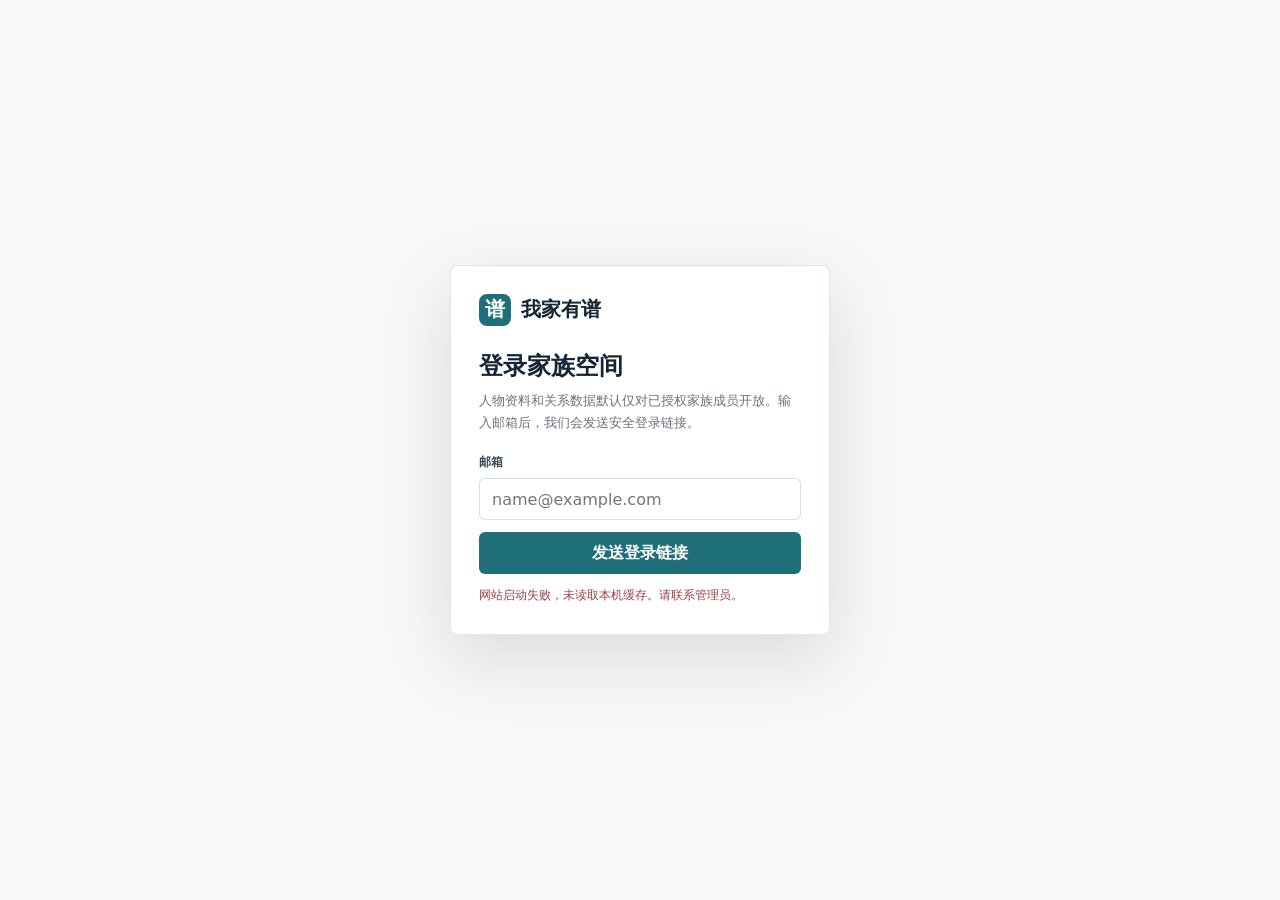
==== index.html @ b8c2c33e "Add index.html" ====
<!doctype html>
<html lang="zh-CN">
<head>
  <meta charset="utf-8" />
  <meta name="viewport" content="width=device-width, initial-scale=1" />
  <title>我家有谱 - Taste V3</title>
  <style>
    :root {
      --bg: #f7f8f8;
      --ink: #141d25;
      --muted: #68737c;
      --hairline: rgba(31, 43, 54, .075);
      --accent: #1f6f7a;
      --accent-soft: rgba(31, 111, 122, .1);
      --line: rgba(35, 70, 86, .42);
      --line-strong: rgba(31, 111, 122, .82);
      --core: rgba(255,255,255,.92);
      --near: rgba(250,252,251,.88);
      --far: rgba(255,255,255,.52);
      --panel: rgba(255,255,255,.86);
      --shadow: 0 16px 42px rgba(25, 39, 50, .1);
      font-family: "PingFang SC", "Microsoft YaHei", system-ui, -apple-system, BlinkMacSystemFont, "Segoe UI", sans-serif;
    }

    * { box-sizing: border-box; }
    html, body { width: 100%; height: 100%; margin: 0; overflow: hidden; }
    body { color: var(--ink); background: var(--bg); }
    button, input, select, textarea { font: inherit; }
    button { border: 0; color: inherit; cursor: pointer; }

    .app {
      position: relative;
      width: 100vw;
      height: 100vh;
      overflow: hidden;
      background: var(--bg);
    }

    .topbar {
      position: absolute;
      z-index: 30;
      left: 0;
      right: 0;
      top: 0;
      min-height: 52px;
      display: grid;
      grid-template-columns: auto minmax(320px, 1fr) auto auto;
      gap: 12px;
      align-items: center;
      padding: 7px 16px;
      background: rgba(252,253,253,.9);
      border-bottom: 1px solid rgba(31,45,60,.07);
      box-shadow: 0 8px 24px rgba(31,45,60,.055);
      backdrop-filter: blur(20px) saturate(1.1);
      -webkit-backdrop-filter: blur(20px) saturate(1.1);
    }

    .brand {
      display: flex;
      align-items: center;
      gap: 9px;
      min-width: 142px;
      font-weight: 850;
      letter-spacing: 0;
      color: #122536;
    }
    .brand-mark {
      width: 32px;
      height: 32px;
      display: grid;
      place-items: center;
      border-radius: 8px;
      color: #fff;
      background: var(--accent);
      font-weight: 900;
    }
    .brand small {
      display: block;
      color: var(--muted);
      font-weight: 600;
      font-size: 11px;
      margin-top: 1px;
    }

    .searchbar {
      position: relative;
      min-width: 220px;
    }
    .searchbar input {
      width: 100%;
      height: 38px;
      padding: 0 12px 0 36px;
      border-radius: 8px;
      border: 1px solid rgba(31,45,60,.09);
      background: rgba(255,255,255,.92);
      color: var(--ink);
      outline: 0;
    }
    .searchbar span {
      position: absolute;
      left: 12px;
      top: 9px;
      color: #6c7b86;
      font-size: 14px;
    }

    .segmented, .toolbar {
      display: flex;
      align-items: center;
      gap: 6px;
      white-space: nowrap;
    }
    .segmented {
      padding: 3px;
      border-radius: 8px;
      background: rgba(238,242,244,.84);
      border: 1px solid rgba(31,45,60,.07);
    }
    .segmented button, .toolbar button {
      height: 32px;
      border-radius: 7px;
      padding: 0 10px;
      background: transparent;
      color: #435463;
      font-size: 13px;
      font-weight: 720;
    }
    .segmented button.active {
      background: rgba(255,255,255,.96);
      color: #102637;
      box-shadow: 0 4px 12px rgba(31,45,60,.075);
    }
    .toolbar button {
      min-width: 34px;
      border: 1px solid rgba(31,45,60,.09);
      background: rgba(255,255,255,.78);
    }
    .toolbar button.primary {
      color: #fff;
      background: var(--accent);
      border-color: var(--accent);
    }
    .toolbar { position: relative; }
    .toolbar button:active,
    .segmented button:active,
    .more-menu button:active { transform: translateY(1px); }
    .more-menu {
      position: absolute;
      right: 0;
      top: 40px;
      z-index: 44;
      display: none;
      width: 210px;
      padding: 6px;
      border-radius: 8px;
      border: 1px solid rgba(31,45,60,.1);
      background: rgba(255,255,255,.94);
      box-shadow: 0 16px 44px rgba(31,45,60,.16);
      backdrop-filter: blur(18px) saturate(1.05);
      -webkit-backdrop-filter: blur(18px) saturate(1.05);
    }
    .more-menu.show { display: grid; gap: 4px; }
    .more-menu button {
      width: 100%;
      justify-content: flex-start;
      text-align: left;
      border: 0;
      background: transparent;
      color: #2e3f4b;
    }
    .more-menu .danger {
      color: #9a3e45;
    }

    .canvas-wrap {
      position: absolute;
      inset: 54px 0 0;
      overflow: hidden;
      cursor: default;
    }
    .canvas-wrap.dragging { cursor: grabbing; }
    .scene {
      position: absolute;
      left: 0;
      top: 0;
      width: 1px;
      height: 1px;
      transform-origin: 0 0;
      will-change: transform;
    }
    .world-lines, .relation-lines {
      position: absolute;
      left: -6000px;
      top: -6000px;
      width: 12000px;
      height: 12000px;
      overflow: visible;
      pointer-events: none;
    }
    .world-lines { z-index: 1; }
    .relation-lines { z-index: 5; }
    #cards { position: relative; z-index: 10; }
    .year-line {
      stroke: rgba(41,62,82,.08);
      stroke-width: 1;
      vector-effect: non-scaling-stroke;
    }
    .year-text {
      fill: rgba(62,78,92,.45);
      font-size: 12px;
      font-weight: 700;
    }
    .relation-line {
      fill: none;
      stroke: var(--line);
      stroke-width: 2.1;
      stroke-linecap: round;
      stroke-linejoin: round;
      vector-effect: non-scaling-stroke;
    }
    .relation-line.parent { stroke: rgba(31,111,122,.58); }
    .relation-line.sibling { stroke: rgba(44,80,100,.38); }
    .relation-line.friend { stroke: rgba(86,99,160,.45); stroke-dasharray: 7 9; }
    .relation-line.main { stroke-width: 2.4; opacity: .86; }
    .relation-line.muted { stroke-width: 1.35; opacity: .34; }
    .relation-line.selected { stroke: var(--line-strong); stroke-width: 3.2; opacity: .96; }

    .family-card {
      --card-scale: 1;
      position: absolute;
      width: 292px;
      min-height: 180px;
      padding: 12px;
      border-radius: 8px;
      border: 1px solid rgba(31,45,60,.1);
      background: var(--far);
      color: #162838;
      box-shadow: var(--shadow);
      transform: translate(-50%, -50%) scale(var(--card-scale));
      transform-origin: center;
      user-select: none;
      transition: border-color .16s, box-shadow .16s, background .16s, opacity .16s;
      backdrop-filter: blur(18px) saturate(1.05);
      -webkit-backdrop-filter: blur(18px) saturate(1.05);
    }
    .family-card.single { width: 180px; min-height: 112px; }
    .family-card.compact { width: 180px; min-height: 112px; padding: 10px; }
    .family-card.tree { width: 180px; min-height: 112px; }
    .family-card.focus-core {
      background: var(--core);
      border-color: rgba(31,111,122,.5);
      box-shadow: 0 0 0 3px rgba(31,111,122,.1), 0 18px 46px rgba(25,61,72,.16);
    }
    .family-card.focus-near {
      background: var(--near);
      border-color: rgba(31,111,122,.16);
      box-shadow: 0 14px 34px rgba(39,64,74,.1);
    }
    .family-card.focus-far { opacity: .55; }
    .family-card.selected {
      border-color: rgba(31,111,122,.84);
      box-shadow: 0 0 0 4px rgba(31,111,122,.14), 0 18px 44px rgba(25,73,86,.18);
    }
    .family-card.dimmed { opacity: .22; }

    .card-top {
      display: flex;
      align-items: center;
      justify-content: space-between;
      gap: 8px;
      min-height: 20px;
      margin-bottom: 8px;
    }
    .relation-chip {
      max-width: 124px;
      overflow: hidden;
      text-overflow: ellipsis;
      white-space: nowrap;
      color: #285b63;
      background: var(--accent-soft);
      border: 1px solid rgba(31,111,122,.16);
      border-radius: 6px;
      padding: 2px 6px;
      font-size: 11px;
      font-weight: 800;
    }
    .reminder-strip {
      display: flex;
      gap: 4px;
      align-items: center;
    }
    .badge {
      width: 18px;
      height: 18px;
      display: grid;
      place-items: center;
      border-radius: 5px;
      font-size: 10px;
      font-weight: 900;
      background: rgba(255,255,255,.8);
      border: 1px solid rgba(31,45,60,.08);
    }

    .couple-grid {
      display: grid;
      grid-template-columns: minmax(0, 1fr) 24px minmax(0, 1fr);
      gap: 8px;
      align-items: stretch;
    }
    .family-card.single .couple-grid,
    .family-card.tree .couple-grid,
    .family-card.compact .couple-grid {
      grid-template-columns: 1fr;
    }
    .person-pane {
      min-width: 0;
      display: flex;
      flex-direction: column;
      justify-content: center;
      min-height: 96px;
      border-radius: 7px;
      padding: 12px;
      background: rgba(255,255,255,.7);
      border: 1px solid rgba(31,45,60,.07);
    }
    .person-pane.primary { background: rgba(255,255,255,.86); }
    .person-name {
      overflow: hidden;
      text-overflow: ellipsis;
      white-space: nowrap;
      color: #142535;
      font-size: 16px;
      line-height: 1.24;
      font-weight: 880;
    }
    .person-year {
      margin-top: 6px;
      color: #657482;
      font-size: 12px;
      font-weight: 700;
    }
    .heart-link {
      display: grid;
      place-items: center;
      min-height: 96px;
      position: relative;
      color: #a94d57;
      font-size: 13px;
      font-weight: 900;
    }
    .heart-link::before,
    .heart-link::after {
      content: "";
      position: absolute;
      top: 50%;
      width: 1px;
      height: 34px;
      background: rgba(169,77,87,.2);
      transform: translateY(-50%);
    }
    .heart-link::before { top: 28px; }
    .heart-link::after { top: 68px; }
    .family-card.compact .card-top { margin-bottom: 6px; }
    .family-card.compact .relation-chip { display: none; }
    .family-card.compact .person-pane { min-height: 72px; padding: 9px; }
    .family-card.compact .person-name { font-size: 15px; }
    .family-card.compact .person-year { margin-top: 4px; font-size: 11px; }
    .family-card.compact .heart-link { display: none; }

    .bottom-status {
      position: absolute;
      z-index: 22;
      left: 18px;
      bottom: 16px;
      display: flex;
      gap: 8px;
      align-items: center;
      padding: 8px 10px;
      border-radius: 8px;
      color: #50606d;
      background: rgba(255,255,255,.76);
      border: 1px solid rgba(31,45,60,.08);
      box-shadow: 0 10px 26px rgba(31,45,60,.09);
      font-size: 12px;
      backdrop-filter: blur(18px);
      -webkit-backdrop-filter: blur(18px);
    }

    .drawer {
      position: absolute;
      z-index: 32;
      top: 66px;
      right: 14px;
      width: 360px;
      max-width: calc(100vw - 28px);
      bottom: 16px;
      display: flex;
      flex-direction: column;
      padding: 14px;
      border-radius: 10px;
      border: 1px solid rgba(31,45,60,.1);
      background: rgba(255,255,255,.88);
      box-shadow: 0 18px 46px rgba(31,45,60,.16);
      backdrop-filter: blur(22px) saturate(1.05);
      -webkit-backdrop-filter: blur(22px) saturate(1.05);
    }
    .drawer.closed { display: none; }
    .drawer-head {
      display: flex;
      justify-content: space-between;
      gap: 10px;
      align-items: flex-start;
      margin-bottom: 12px;
    }
    .drawer h2 { margin: 0; font-size: 18px; color: #142535; }
    .drawer p { margin: 3px 0 0; color: var(--muted); font-size: 12px; }
    .icon-btn {
      width: 32px;
      height: 32px;
      border-radius: 7px;
      background: rgba(238,243,247,.9);
      border: 1px solid rgba(31,45,60,.08);
      font-weight: 850;
    }
    .tabs {
      display: grid;
      grid-template-columns: repeat(4, 1fr);
      gap: 4px;
      padding: 3px;
      border-radius: 8px;
      background: rgba(236,241,245,.9);
      border: 1px solid rgba(31,45,60,.07);
      margin-bottom: 10px;
    }
    .tabs button {
      height: 30px;
      border-radius: 6px;
      background: transparent;
      color: #5d6b76;
      font-size: 12px;
      font-weight: 760;
    }
    .tabs button.active { background: #fff; color: #122536; }
    .drawer-scroll {
      overflow: auto;
      padding-right: 3px;
    }
    .quick-actions {
      display: grid;
      grid-template-columns: repeat(2, minmax(0, 1fr));
      gap: 8px;
      margin-bottom: 10px;
    }
    .quick-actions button,
    .primary-btn,
    .secondary-btn,
    .danger-btn {
      min-height: 36px;
      border-radius: 7px;
      border: 1px solid rgba(31,45,60,.1);
      background: rgba(248,250,252,.94);
      color: #28485a;
      font-size: 13px;
      font-weight: 780;
    }
    .primary-btn { background: #2f7f9a; color: #fff; border-color: #2f7f9a; }
    .danger-btn { color: #a3424d; }
    .field-card {
      border-radius: 8px;
      border: 1px solid rgba(31,45,60,.08);
      background: rgba(248,250,252,.8);
      padding: 10px;
      margin-bottom: 8px;
    }
    .field-card h3 { margin: 0 0 8px; font-size: 13px; color: #21384a; }
    .field-grid { display: grid; gap: 8px; }
    .two-cols { display: grid; grid-template-columns: 1fr 1fr; gap: 8px; }
    .field { display: grid; gap: 4px; }
    .field label { color: #657482; font-size: 11px; font-weight: 780; }
    .field input, .field select, .field textarea {
      width: 100%;
      min-height: 34px;
      border-radius: 7px;
      border: 1px solid rgba(31,45,60,.1);
      background: #fff;
      color: #17212b;
      outline: 0;
      padding: 7px 9px;
    }
    .field textarea { min-height: 70px; resize: vertical; }
    .panel-actions {
      display: grid;
      grid-template-columns: 1fr 1fr;
      gap: 8px;
      margin-top: 10px;
    }
    .wide { grid-column: 1 / -1; }

    .modal-backdrop {
      position: absolute;
      inset: 0;
      z-index: 70;
      display: none;
      align-items: center;
      justify-content: center;
      background: rgba(246,248,250,.62);
      backdrop-filter: blur(12px);
      -webkit-backdrop-filter: blur(12px);
    }
    .modal-backdrop.show { display: flex; }
    .modal {
      width: min(580px, calc(100vw - 40px));
      max-height: calc(100vh - 80px);
      overflow: auto;
      border-radius: 10px;
      padding: 16px;
      border: 1px solid rgba(31,45,60,.1);
      background: rgba(255,255,255,.94);
      box-shadow: 0 18px 54px rgba(31,45,60,.18);
    }
    .modal h2 { margin: 0 0 6px; font-size: 20px; }
    .modal p { margin: 0 0 14px; color: var(--muted); font-size: 13px; }
    .toast {
      position: absolute;
      z-index: 90;
      left: 50%;
      top: 66px;
      transform: translateX(-50%) translateY(-12px);
      opacity: 0;
      pointer-events: none;
      min-width: 160px;
      text-align: center;
      padding: 10px 14px;
      border-radius: 8px;
      color: #173142;
      background: rgba(255,255,255,.92);
      border: 1px solid rgba(31,45,60,.08);
      box-shadow: 0 12px 28px rgba(31,45,60,.12);
      transition: opacity .18s, transform .18s;
    }
    .toast.show { opacity: 1; transform: translateX(-50%) translateY(0); }

    .cloud-state {
      min-width: 70px;
      color: #566672;
      font-size: 12px;
      font-weight: 750;
      text-align: center;
    }
    .cloud-state[data-state="saved"] { color: var(--accent); }
    .cloud-state[data-state="error"] { color: #9a3e45; }

    .auth-gate {
      position: fixed;
      z-index: 120;
      inset: 0;
      display: grid;
      place-items: center;
      padding: 24px;
      background: #f7f8f8;
    }
    .auth-gate.hidden { display: none; }
    .auth-panel {
      width: min(380px, 100%);
      padding: 28px;
      border: 1px solid rgba(31,45,60,.12);
      border-radius: 8px;
      background: rgba(255,255,255,.96);
      box-shadow: 0 24px 70px rgba(25,39,50,.13);
    }
    .auth-brand {
      display: flex;
      align-items: center;
      gap: 10px;
      margin-bottom: 24px;
      color: #122536;
      font-size: 20px;
      font-weight: 850;
    }
    .auth-panel h1 {
      margin: 0 0 8px;
      color: #142535;
      font-size: 24px;
      letter-spacing: 0;
    }
    .auth-panel p {
      margin: 0 0 20px;
      color: #68737c;
      font-size: 13px;
      line-height: 1.7;
    }
    .auth-panel label {
      display: block;
      margin-bottom: 7px;
      color: #344652;
      font-size: 12px;
      font-weight: 760;
    }
    .auth-panel input {
      width: 100%;
      height: 42px;
      padding: 0 12px;
      border: 1px solid rgba(31,45,60,.16);
      border-radius: 6px;
      background: #fff;
      color: #142535;
      outline: 0;
    }
    .auth-panel input:focus { border-color: rgba(31,111,122,.72); }
    .auth-panel button {
      width: 100%;
      height: 42px;
      margin-top: 12px;
      border-radius: 6px;
      background: var(--accent);
      color: #fff;
      font-weight: 800;
    }
    .auth-message {
      min-height: 20px;
      margin-top: 12px;
      color: #62727e;
      font-size: 12px;
      line-height: 1.6;
    }
    .auth-message.error { color: #9a3e45; }

    @media (max-width: 980px) {
      .topbar { grid-template-columns: 1fr; align-items: stretch; }
      .segmented, .toolbar { overflow: auto; }
      .canvas-wrap { top: 154px; }
      .drawer { top: 154px; left: 10px; right: 10px; width: auto; height: 45vh; bottom: 10px; }
      .bottom-status { display: none; }
    }
  </style>
</head>
<body>
  <main class="app">
    <header class="topbar">
      <div class="brand">
        <div class="brand-mark">谱</div>
        <div>我家有谱<small>Taste V3</small></div>
      </div>
      <div class="searchbar">
        <span>⌕</span>
        <input id="topSearch" placeholder="搜索姓名、地区、提醒、关系" />
      </div>
      <div class="segmented" id="viewModes">
        <button class="active" data-mode="timeline">时间轴</button>
        <button data-mode="tree">家族树</button>
        <button data-mode="network">关系网</button>
      </div>
      <div class="toolbar">
        <button class="primary" id="addBtn">新增</button>
        <button id="reminderBtn">提醒</button>
        <button id="centerBtn">回到我</button>
        <span class="cloud-state" id="cloudStatus" data-state="local">本机模式</span>
        <button id="logoutBtn" hidden>退出</button>
        <button id="moreBtn">更多</button>
        <div class="more-menu" id="moreMenu">
          <button id="filterBtn">筛选关系</button>
          <button id="zoomOutBtn">缩小画布</button>
          <button id="zoomInBtn">放大画布</button>
          <button id="exportBtn">导出数据</button>
          <button id="importBtn">导入数据</button>
          <button class="danger" id="resetBtn">恢复示例</button>
        </div>
      </div>
    </header>

    <section class="canvas-wrap" id="canvas">
      <div class="scene" id="scene">
        <svg class="world-lines" id="worldLines" viewBox="-6000 -6000 12000 12000"></svg>
        <svg class="relation-lines" id="relationLines" viewBox="-6000 -6000 12000 12000"></svg>
        <div id="cards"></div>
      </div>
    </section>

    <aside class="drawer closed" id="detailDrawer">
      <div class="drawer-head">
        <div>
          <h2 id="drawerTitle">人物详情</h2>
          <p id="drawerSummary">点击卡片查看完整资料</p>
        </div>
        <div>
          <button class="icon-btn" id="editBtn" title="编辑">✎</button>
          <button class="icon-btn" id="closeDrawerBtn" title="关闭">×</button>
        </div>
      </div>
      <div class="tabs">
        <button class="active" data-tab="base">资料</button>
        <button data-tab="path">关系</button>
        <button data-tab="events">提醒</button>
        <button data-tab="notes">备注</button>
      </div>
      <div class="drawer-scroll" id="detailContent"></div>
    </aside>

    <div class="bottom-status" id="statusBar"></div>

    <div class="modal-backdrop" id="modalBackdrop">
      <section class="modal">
        <h2 id="modalTitle"></h2>
        <p id="modalHint"></p>
        <div id="modalBody"></div>
      </section>
    </div>

    <div class="toast" id="toast"></div>
    <input id="fileInput" type="file" accept="application/json" style="display:none" />
  </main>

  <section class="auth-gate hidden" id="authGate" aria-labelledby="authTitle">
    <form class="auth-panel" id="authForm">
      <div class="auth-brand"><span class="brand-mark">谱</span><span>我家有谱</span></div>
      <h1 id="authTitle">登录家族空间</h1>
      <p>人物资料和关系数据默认仅对已授权家族成员开放。输入邮箱后，我们会发送安全登录链接。</p>
      <label for="authEmail">邮箱</label>
      <input id="authEmail" type="email" autocomplete="email" required placeholder="name@example.com" />
      <button id="signInBtn" type="submit">发送登录链接</button>
      <div class="auth-message" id="authMessage" role="status"></div>
    </form>
  </section>

  <script src="config.js"></script>
  <script src="vendor/supabase-2.109.0.js"></script>
  <script type="module">
    import { FamilyCloudStore, hasCloudConfig } from "./cloud-store.js";

    const DB_NAME = "wojiayoupu_family_graph";
    const DB_VERSION = 1;
    const STORE_NAMES = ["cards", "links", "events", "meta", "auditLogs"];
    const baseYear = 1990;
    const yearScale = 7;
    const cardW = 292;
    const cardH = 180;

    const defaultPerson = (idx = 0) => ({
      name: "未命名",
      gender: idx === 0 ? "male" : "female",
      age: 0,
      province: "浙江省",
      city: "杭州市",
      county: "余杭区",
      detailAddress: "",
      workType: "",
      position: "",
      phone: "",
      notes: "",
      birthYear: 1990
    });

    const sampleData = {
      centerId: "home-center",
      selectedId: "home-center",
      viewMode: "timeline",
      filters: { parent: true, sibling: true, friend: true },
      cards: [
        {
          id: "home-center",
          kind: "couple",
          title: "林知远 · 周婉清",
          relationLabel: "我",
          reminders: ["birth", "anniv", "lamp"],
          persons: [
            { ...defaultPerson(0), name: "林知远", gender: "male", age: 34, birthYear: 1992, detailAddress: "浙江省杭州市余杭区云溪社区", workType: "互联网", position: "产品经理", phone: "138****4321", notes: "当前中心人物。" },
            { ...defaultPerson(1), name: "周婉清", gender: "female", age: 32, birthYear: 1994, detailAddress: "浙江省杭州市余杭区云溪社区", workType: "教育", position: "教师", phone: "139****8754", notes: "配偶。" }
          ]
        },
        {
          id: "parent-lin",
          kind: "couple",
          title: "林建国 · 何月珍",
          relationLabel: "父母",
          reminders: ["memorial"],
          persons: [
            { ...defaultPerson(0), name: "林建国", gender: "male", age: 62, birthYear: 1964, detailAddress: "浙江省杭州市余杭区良渚街道" },
            { ...defaultPerson(1), name: "何月珍", gender: "female", age: 60, birthYear: 1966, detailAddress: "浙江省杭州市余杭区良渚街道" }
          ]
        },
        {
          id: "child-a",
          kind: "single",
          title: "林晨",
          relationLabel: "子女",
          reminders: ["birth"],
          persons: [{ ...defaultPerson(0), name: "林晨", gender: "male", age: 8, birthYear: 2018, notes: "下一代独立卡片。" }]
        },
        {
          id: "child-b",
          kind: "single",
          title: "林悦",
          relationLabel: "子女",
          reminders: [],
          persons: [{ ...defaultPerson(1), name: "林悦", gender: "female", age: 5, birthYear: 2021, notes: "关系网络中展示；家族树主干默认隐藏。" }]
        },
        {
          id: "sibling-home",
          kind: "couple",
          title: "林知行 · 陈若",
          relationLabel: "兄弟姐妹",
          reminders: ["birth"],
          persons: [
            { ...defaultPerson(0), name: "林知行", gender: "male", age: 37, birthYear: 1989, detailAddress: "浙江省杭州市余杭区仓前街道" },
            { ...defaultPerson(1), name: "陈若", gender: "female", age: 35, birthYear: 1991, detailAddress: "浙江省宁波市鄞州区明楼街道" }
          ]
        },
        {
          id: "spouse-family",
          kind: "couple",
          title: "周启明 · 许静",
          relationLabel: "姻亲",
          reminders: ["anniv"],
          persons: [
            { ...defaultPerson(0), name: "周启明", gender: "male", age: 61, birthYear: 1965, province: "江苏省", city: "苏州市", county: "吴中区" },
            { ...defaultPerson(1), name: "许静", gender: "female", age: 59, birthYear: 1967, province: "江苏省", city: "苏州市", county: "吴中区" }
          ]
        },
        {
          id: "friend-home",
          kind: "single",
          title: "顾明远",
          relationLabel: "好友",
          reminders: [],
          persons: [{ ...defaultPerson(0), name: "顾明远", gender: "male", age: 34, birthYear: 1992, county: "西湖区", notes: "重要好友关系。" }]
        }
      ],
      links: [
        { id: "l1", from: "parent-lin", to: "home-center", type: "parent" },
        { id: "l2", from: "home-center", to: "child-a", type: "parent" },
        { id: "l3", from: "home-center", to: "child-b", type: "parent" },
        { id: "l4", from: "home-center", to: "sibling-home", type: "sibling" },
        { id: "l5", from: "home-center", to: "spouse-family", type: "sibling" },
        { id: "l6", from: "home-center", to: "friend-home", type: "friend" }
      ]
    };

    let state = structuredClone(sampleData);
    let db = null;
    let saveTimer = null;
    let cloudStore = null;
    let currentTreeId = null;
    let currentSession = null;
    let authLoadInProgress = false;
    let suspendPersistence = true;
    let lastPersistedSignature = "";
    let activeTab = "base";
    let detailsOpen = false;
    let dragging = false;
    let panHoldTimer = null;
    let dragStart = null;
    let view = { x: window.innerWidth / 2, y: window.innerHeight / 2 + 30, scale: 1 };

    const el = {
      canvas: document.getElementById("canvas"),
      scene: document.getElementById("scene"),
      worldLines: document.getElementById("worldLines"),
      relationLines: document.getElementById("relationLines"),
      cards: document.getElementById("cards"),
      topSearch: document.getElementById("topSearch"),
      moreMenu: document.getElementById("moreMenu"),
      detailDrawer: document.getElementById("detailDrawer"),
      drawerTitle: document.getElementById("drawerTitle"),
      drawerSummary: document.getElementById("drawerSummary"),
      detailContent: document.getElementById("detailContent"),
      statusBar: document.getElementById("statusBar"),
      modalBackdrop: document.getElementById("modalBackdrop"),
      modalTitle: document.getElementById("modalTitle"),
      modalHint: document.getElementById("modalHint"),
      modalBody: document.getElementById("modalBody"),
      toast: document.getElementById("toast"),
      fileInput: document.getElementById("fileInput"),
      cloudStatus: document.getElementById("cloudStatus"),
      logoutBtn: document.getElementById("logoutBtn"),
      authGate: document.getElementById("authGate"),
      authForm: document.getElementById("authForm"),
      authEmail: document.getElementById("authEmail"),
      authMessage: document.getElementById("authMessage"),
      signInBtn: document.getElementById("signInBtn")
    };

    function uid(prefix) {
      return `${prefix}-${Date.now().toString(36)}-${Math.random().toString(36).slice(2, 8)}`;
    }

    function openDatabase() {
      return new Promise((resolve, reject) => {
        const request = indexedDB.open(DB_NAME, DB_VERSION);
        request.onupgradeneeded = () => {
          const database = request.result;
          for (const name of STORE_NAMES) {
            if (!database.objectStoreNames.contains(name)) {
              database.createObjectStore(name, { keyPath: "id" });
            }
          }
        };
        request.onsuccess = () => resolve(request.result);
        request.onerror = () => reject(request.error);
      });
    }

    function transaction(storeNames, mode = "readonly") {
      return db.transaction(storeNames, mode);
    }

    function getAll(storeName) {
      return new Promise((resolve, reject) => {
        const request = transaction([storeName]).objectStore(storeName).getAll();
        request.onsuccess = () => resolve(request.result || []);
        request.onerror = () => reject(request.error);
      });
    }

    function clearAndPut(storeName, records) {
      return new Promise((resolve, reject) => {
        const store = transaction([storeName], "readwrite").objectStore(storeName);
        const clear = store.clear();
        clear.onerror = () => reject(clear.error);
        clear.onsuccess = () => {
          for (const record of records) store.put(record);
          store.transaction.oncomplete = resolve;
          store.transaction.onerror = () => reject(store.transaction.error);
        };
      });
    }

    async function readLocalSnapshot() {
      const [cards, links, metaRows] = await Promise.all([getAll("cards"), getAll("links"), getAll("meta")]);
      if (cards.length && links.length) {
        const meta = metaRows.find(row => row.id === "app") || {};
        return {
          ...structuredClone(sampleData),
          cards: cards.map(normalizeCard),
          links,
          centerId: meta.centerId || cards[0].id,
          selectedId: meta.selectedId || meta.centerId || cards[0].id,
          viewMode: meta.viewMode || "timeline",
          filters: meta.filters || { parent: true, sibling: true, friend: true }
        };
      }
      return null;
    }

    function blankFamilyState() {
      const cardId = uid("card");
      return {
        centerId: cardId,
        selectedId: cardId,
        viewMode: "timeline",
        filters: { parent: true, sibling: true, friend: true },
        cards: [{
          id: cardId,
          kind: "single",
          title: "未命名",
          relationLabel: "我",
          reminders: [],
          persons: [{ ...defaultPerson(0), id: `${cardId}:0` }],
          x: 0,
          y: 0
        }],
        links: []
      };
    }

    function stateSignature() {
      return JSON.stringify({
        centerId: state.centerId,
        selectedId: state.selectedId,
        viewMode: state.viewMode,
        filters: state.filters,
        cards: state.cards,
        links: state.links
      });
    }

    function setCloudStatus(status, label) {
      el.cloudStatus.dataset.state = status;
      el.cloudStatus.textContent = label;
    }

    function showAuthGate(message = "", isError = false) {
      el.authGate.classList.remove("hidden");
      el.authMessage.textContent = message;
      el.authMessage.classList.toggle("error", isError);
      el.logoutBtn.hidden = true;
      el.cards.innerHTML = "";
      el.relationLines.innerHTML = "";
      el.worldLines.innerHTML = "";
    }

    function hideAuthGate() {
      el.authGate.classList.add("hidden");
      el.authMessage.textContent = "";
      el.authMessage.classList.remove("error");
      el.logoutBtn.hidden = !cloudStore;
    }

    function applyRequestedMode() {
      const requestedMode = new URLSearchParams(location.search).get("mode");
      if (["timeline", "tree", "network"].includes(requestedMode)) state.viewMode = requestedMode;
      setMode(state.viewMode || "timeline", false);
    }

    async function persistLocalSnapshot() {
      if (!db) return;
      await Promise.all([
        clearAndPut("cards", state.cards.map(card => ({ ...card }))),
        clearAndPut("links", state.links.map(link => ({ ...link }))),
        clearAndPut("meta", [{
          id: "app",
          centerId: state.centerId,
          selectedId: state.selectedId,
          viewMode: state.viewMode,
          filters: state.filters,
          treeId: currentTreeId,
          cachedAt: new Date().toISOString()
        }])
      ]);
    }

    async function clearLocalPrivateCache() {
      if (!db) return;
      await Promise.all([
        clearAndPut("cards", []),
        clearAndPut("links", []),
        clearAndPut("events", []),
        clearAndPut("meta", []),
        clearAndPut("auditLogs", [])
      ]);
      lastPersistedSignature = "";
    }

    async function initializeLocalMode() {
      state = (await readLocalSnapshot()) || structuredClone(sampleData);
      state.cards = state.cards.map(normalizeCard);
      applyRequestedMode();
      render();
      centerOnSelected(false);
      suspendPersistence = false;
      lastPersistedSignature = stateSignature();
      await persistLocalSnapshot();
      hideAuthGate();
      setCloudStatus("local", "本机模式");
      toast("本机数据库已连接");
    }

    async function loadAuthenticatedFamily() {
      if (!cloudStore || !currentSession || authLoadInProgress) return;
      authLoadInProgress = true;
      suspendPersistence = true;
      hideAuthGate();
      setCloudStatus("loading", "同步中");
      try {
        let tree = await cloudStore.firstAccessibleTree();
        if (!tree) {
          currentTreeId = await cloudStore.createFamilyTree("我的家族");
          state = blankFamilyState();
          await cloudStore.saveState(state, currentTreeId);
        } else {
          currentTreeId = tree.id;
          state = await cloudStore.loadState(currentTreeId);
          if (!state.cards.length) state = blankFamilyState();
        }
        state.cards = state.cards.map(normalizeCard);
        applyRequestedMode();
        render();
        centerOnSelected(false);
        await persistLocalSnapshot();
        lastPersistedSignature = stateSignature();
        setCloudStatus("saved", "云端已同步");
        el.logoutBtn.hidden = false;
      } catch (error) {
        console.error(error);
        setCloudStatus("error", "同步失败");
        showAuthGate(`云端数据加载失败：${error.message || "请稍后重试"}`, true);
      } finally {
        suspendPersistence = false;
        authLoadInProgress = false;
      }
    }

    async function handleAuthSession(session) {
      currentSession = session;
      if (!session) {
        currentTreeId = null;
        suspendPersistence = true;
        setCloudStatus("locked", "未登录");
        showAuthGate();
        return;
      }
      await loadAuthenticatedFamily();
    }

    async function initializeCloudMode(config) {
      if (!window.supabase?.createClient) throw new Error("Supabase 客户端加载失败");
      const client = window.supabase.createClient(config.url, config.publishableKey, {
        auth: { persistSession: true, autoRefreshToken: true, detectSessionInUrl: true }
      });
      cloudStore = new FamilyCloudStore({
        client,
        onStatus(status) {
          const labels = { loading: "同步中", saving: "保存中", saved: "云端已同步", error: "同步失败" };
          setCloudStatus(status, labels[status] || "云端");
        }
      });
      cloudStore.onAuthStateChange(session => {
        queueMicrotask(() => handleAuthSession(session).catch(error => {
          console.error(error);
          setCloudStatus("error", "认证失败");
          showAuthGate("登录状态处理失败，请刷新后重试。", true);
        }));
      });
      currentSession = await cloudStore.getSession();
      if (currentSession) await loadAuthenticatedFamily();
      else {
        setCloudStatus("locked", "未登录");
        showAuthGate();
      }
    }

    async function initDatabase() {
      db = await openDatabase();
      const config = window.WOJIAYOUPU_CONFIG || { production: false, supabase: {} };
      if (hasCloudConfig(config.supabase)) {
        await initializeCloudMode(config.supabase);
        return;
      }
      if (config.production) {
        setCloudStatus("error", "配置缺失");
        showAuthGate("生产环境尚未配置云端数据库，请联系管理员。", true);
        return;
      }
      await initializeLocalMode();
    }

    async function persistNow(force = false) {
      if (suspendPersistence || !db) return;
      const signature = stateSignature();
      if (!force && signature === lastPersistedSignature) return;
      await persistLocalSnapshot();
      if (cloudStore && currentTreeId && currentSession) {
        await cloudStore.saveState(state, currentTreeId);
      }
      lastPersistedSignature = signature;
    }

    function save() {
      clearTimeout(saveTimer);
      saveTimer = setTimeout(() => persistNow().catch(error => {
        console.error(error);
        setCloudStatus("error", "保存失败");
        toast("云端保存失败，本机缓存仍保留");
      }), cloudStore ? 650 : 240);
    }

    function normalizeCard(card) {
      const persons = (card.persons || [defaultPerson(0)]).map((p, idx) => ({
        ...defaultPerson(idx),
        ...p,
        gender: p.gender || (idx === 0 ? "male" : "female"),
        birthYear: Number(p.birthYear || baseYear),
        age: Number(p.age || 0)
      }));
      return {
        ...card,
        kind: card.kind || (persons.length > 1 ? "couple" : "single"),
        title: card.title || persons.map(p => p.name).join(" · "),
        relationLabel: card.relationLabel || "",
        reminders: card.reminders || [],
        x: Number(card.x || 0),
        y: Number(card.y || 0),
        persons
      };
    }

    function selectedCard() {
      return state.cards.find(card => card.id === state.selectedId) || state.cards[0];
    }

    function centerCard() {
      return state.cards.find(card => card.id === state.centerId) || selectedCard();
    }

    function primaryMale(card) {
      return card.persons.find(p => p.gender === "male") || card.persons[0] || defaultPerson(0);
    }

    function visiblePersons(card) {
      if (state.viewMode === "tree") return [primaryMale(card)];
      if (isCompactView()) return [primaryMale(card)];
      return card.kind === "couple" ? card.persons.slice(0, 2) : card.persons.slice(0, 1);
    }

    function isMaleVisible(card) {
      if (state.viewMode !== "tree") return true;
      return Boolean(card.persons.some(p => p.gender === "male")) && isTreeMainline(card);
    }

    function isTreeMainline(card) {
      if (state.viewMode !== "tree") return true;
      const ids = new Set([state.centerId]);
      let changed = true;
      let guard = 0;
      while (changed && guard++ < 40) {
        changed = false;
        for (const link of state.links) {
          if (link.type !== "parent") continue;
          if (ids.has(link.from) && !ids.has(link.to)) { ids.add(link.to); changed = true; }
          if (ids.has(link.to) && !ids.has(link.from)) { ids.add(link.from); changed = true; }
        }
      }
      return ids.has(card.id);
    }

    function cardMainYear(card) {
      const years = visiblePersons(card).map(p => Number(p.birthYear)).filter(Boolean);
      if (!years.length) return baseYear;
      return Math.round(years.reduce((sum, item) => sum + item, 0) / years.length);
    }

    function relationPath(card) {
      if (card.id === state.centerId) return "中心人物";
      const link = state.links.find(l => (l.from === state.centerId && l.to === card.id) || (l.to === state.centerId && l.from === card.id));
      if (!link) return "间接关系";
      return { parent: "父母 / 子女", sibling: "同代 / 姻亲", friend: "好友" }[link.type] || "关系";
    }

    function computeGenerations() {
      const byId = Object.fromEntries(state.cards.map(card => [card.id, card]));
      const gen = new Map([[state.centerId, 0]]);
      let changed = true;
      let guard = 0;
      while (changed && guard++ < 40) {
        changed = false;
        for (const link of state.links) {
          if (!byId[link.from] || !byId[link.to]) continue;
          const gf = gen.get(link.from);
          const gt = gen.get(link.to);
          if (link.type === "parent") {
            if (gt !== undefined && gf === undefined) { gen.set(link.from, gt - 1); changed = true; }
            if (gf !== undefined && gt === undefined) { gen.set(link.to, gf + 1); changed = true; }
          } else {
            if (gf !== undefined && gt === undefined) { gen.set(link.to, gf); changed = true; }
            if (gt !== undefined && gf === undefined) { gen.set(link.from, gt); changed = true; }
          }
        }
      }
      for (const card of state.cards) if (!gen.has(card.id)) gen.set(card.id, 0);
      return gen;
    }

    function focusLevel(card, gen) {
      if (card.id === state.centerId) return "core";
      const direct = state.links.some(link => (link.from === state.centerId && link.to === card.id) || (link.to === state.centerId && link.from === card.id));
      if (direct && Math.abs(gen.get(card.id) || 0) <= 1) return "near";
      if (state.viewMode === "tree" && Math.abs(gen.get(card.id) || 0) <= 2) return "near";
      return "far";
    }

    function ordered(cards) {
      return [...cards].sort((a, b) => cardMainYear(a) - cardMainYear(b) || (primaryMale(a).name || "").localeCompare(primaryMale(b).name || "", "zh-Hans-CN"));
    }

    function spread(cards, centerX, gap) {
      const list = ordered(cards);
      const mid = (list.length - 1) / 2;
      list.forEach((card, idx) => card.x = centerX + (idx - mid) * gap);
    }

    function enforceSpacing(cards, minGap = 244, anchorId = null) {
      if (cards.length < 2) return;
      const row = [...cards].sort((a, b) => a.x - b.x);
      const anchor = anchorId ? row.find(card => card.id === anchorId) : null;
      if (anchor) {
        anchor.x = 0;
        const idx = row.indexOf(anchor);
        for (let i = idx - 1; i >= 0; i--) row[i].x = Math.min(row[i].x, row[i + 1].x - minGap);
        for (let i = idx + 1; i < row.length; i++) row[i].x = Math.max(row[i].x, row[i - 1].x + minGap);
      } else {
        for (let i = 1; i < row.length; i++) {
          if (row[i].x - row[i - 1].x < minGap) row[i].x = row[i - 1].x + minGap;
        }
        const middle = (row[0].x + row[row.length - 1].x) / 2;
        row.forEach(card => card.x -= middle);
      }
    }

    function applyAutoLayout() {
      const gen = computeGenerations();
      const visible = state.cards.filter(isMaleVisible);
      const rows = new Map();
      const generationGap = state.viewMode === "tree" ? 238 : 258;
      const horizontalGap = state.viewMode === "tree" ? 238 : 338;
      const minGap = state.viewMode === "tree" ? 226 : 330;
      for (const card of visible) {
        const g = gen.get(card.id) || 0;
        card.y = g * generationGap;
        if (!rows.has(g)) rows.set(g, []);
        rows.get(g).push(card);
      }
      for (const [g, cards] of rows.entries()) {
        if (g === 0) {
          const center = cards.find(card => card.id === state.centerId);
          if (center) center.x = 0;
          const siblings = [];
          const friends = [];
          const others = [];
          for (const card of ordered(cards.filter(c => c.id !== state.centerId))) {
            const link = state.links.find(l => (l.from === state.centerId && l.to === card.id) || (l.to === state.centerId && l.from === card.id));
            if (link?.type === "friend") friends.push(card);
            else if (link?.type === "sibling") siblings.push(card);
            else others.push(card);
          }
          siblings.forEach((card, idx) => card.x = (idx % 2 === 0 ? -1 : 1) * (Math.floor(idx / 2) + 1) * horizontalGap);
          friends.forEach((card, idx) => card.x = (idx + 2) * horizontalGap);
          others.forEach((card, idx) => card.x = -(idx + 2) * horizontalGap);
          enforceSpacing(cards, minGap, state.centerId);
        } else if (g > 0) {
          layoutChildRows(gen, g, cards, horizontalGap, minGap);
        } else {
          spread(cards, 0, horizontalGap);
          enforceSpacing(cards, minGap);
        }
      }
      return gen;
    }

    function layoutChildRows(gen, generation, row, gap, minGap) {
      const byId = Object.fromEntries(state.cards.map(card => [card.id, card]));
      const placed = new Set();
      const groups = new Map();
      for (const link of state.links) {
        if (link.type !== "parent" || gen.get(link.to) !== generation || gen.get(link.from) !== generation - 1) continue;
        if (!isMaleVisible(byId[link.to])) continue;
        if (!groups.has(link.from)) groups.set(link.from, []);
        groups.get(link.from).push(byId[link.to]);
      }
      for (const parentId of [...groups.keys()].sort((a, b) => (byId[a]?.x || 0) - (byId[b]?.x || 0))) {
        const parent = byId[parentId];
        const children = ordered(groups.get(parentId));
        const mid = (children.length - 1) / 2;
        children.forEach((card, idx) => {
          card.x = (parent?.x || 0) + (idx - mid) * gap;
          placed.add(card.id);
        });
      }
      const loose = row.filter(card => !placed.has(card.id));
      if (loose.length) spread(loose, 0, gap);
      enforceSpacing(row, minGap);
    }

    function render() {
      const gen = applyAutoLayout();
      renderScene();
      renderWorldLines();
      renderRelations(gen);
      renderCards(gen);
      renderDetails();
      renderStatus(gen);
      save();
    }

    function renderScene() {
      el.scene.style.transform = `translate(${view.x}px, ${view.y}px) scale(${view.scale})`;
    }

    function renderWorldLines() {
      let out = "";
      const start = state.viewMode === "tree" ? -720 : -1100;
      const end = state.viewMode === "tree" ? 900 : 1200;
      for (let y = start; y <= end; y += 84) {
        out += `<line class="year-line" x1="-5600" y1="${y}" x2="5600" y2="${y}" />`;
      }
      for (const year of [1880, 1910, 1940, 1970, 2000, 2030]) {
        const y = (year - baseYear) * yearScale;
        out += `<text class="year-text" x="-520" y="${y - 8}">${year}</text>`;
        out += `<line class="year-line" x1="-5600" y1="${y}" x2="5600" y2="${y}" stroke-width="1.4" />`;
      }
      el.worldLines.innerHTML = out;
    }

    function visibleLinks(gen) {
      return state.links.filter(link => {
        if ((state.filters || {})[link.type] === false) return false;
        if (state.viewMode === "tree" && link.type !== "parent") return false;
        if (state.viewMode !== "network" && link.type !== "parent") {
          const selected = state.selectedId;
          if (!selected || selected === state.centerId || (link.from !== selected && link.to !== selected)) return false;
        }
        const from = state.cards.find(card => card.id === link.from);
        const to = state.cards.find(card => card.id === link.to);
        if (!from || !to) return false;
        return isMaleVisible(from) && isMaleVisible(to);
      });
    }

    function connectorBounds(card) {
      const compact = isCompactView();
      const tree = state.viewMode === "tree";
      const single = card.kind === "single" || compact || tree;
      const width = (single ? 180 : 292) / view.scale;
      const height = (single ? 112 : 180) / view.scale;
      return {
        x: card.x,
        y: card.y,
        left: card.x - width / 2,
        right: card.x + width / 2,
        top: card.y - height / 2,
        bottom: card.y + height / 2,
        width,
        height
      };
    }

    function parentConnectorPath(parent, child) {
      const a = connectorBounds(parent);
      const b = connectorBounds(child);
      const downward = b.y >= a.y;
      const sx = a.x;
      const sy = downward ? a.bottom : a.top;
      const tx = b.x;
      const ty = downward ? b.top : b.bottom;
      const distance = Math.abs(ty - sy);
      const offset = Math.max(22 / view.scale, Math.min(58 / view.scale, distance * .42));
      const busY = downward ? sy + offset : sy - offset;
      return `M ${sx} ${sy} L ${sx} ${busY} L ${tx} ${busY} L ${tx} ${ty}`;
    }

    function lateralConnectorPath(source, target, type) {
      const a = connectorBounds(source);
      const b = connectorBounds(target);
      const dir = target.x >= source.x ? 1 : -1;
      const sx = dir > 0 ? a.right : a.left;
      const tx = dir > 0 ? b.left : b.right;
      const sy = a.y;
      const ty = b.y;
      const lift = (type === "friend" ? 44 : 26) / view.scale;
      const laneY = Math.min(a.top, b.top) - lift;
      return `M ${sx} ${sy} L ${sx} ${laneY} L ${tx} ${laneY} L ${tx} ${ty}`;
    }

    function renderRelations(gen) {
      const byId = Object.fromEntries(state.cards.map(card => [card.id, card]));
      let out = "";
      for (const link of visibleLinks(gen)) {
        const a = byId[link.from];
        const b = byId[link.to];
        if (!a || !b) continue;
        const d = link.type === "parent"
          ? parentConnectorPath(a, b)
          : lateralConnectorPath(a, b, link.type);
        const touchesSelected = state.selectedId !== state.centerId && (link.from === state.selectedId || link.to === state.selectedId);
        const mainline = link.type === "parent" && (link.from === state.centerId || link.to === state.centerId);
        const stateClass = touchesSelected ? " selected" : mainline ? " main" : " muted";
        out += `<path class="relation-line ${link.type}${stateClass}" d="${d}" />`;
      }
      el.relationLines.innerHTML = out;
    }

    function isCompactView() {
      return view.scale < .78 || state.viewMode === "tree";
    }

    function reminderBadge(type) {
      const map = { birth: ["生", "生日"], anniv: ["婚", "结婚纪念日"], memorial: ["忌", "忌日"], lamp: ["灯", "长明灯"] };
      const item = map[type] || ["提", "提醒"];
      return `<span class="badge" title="${item[1]}">${item[0]}</span>`;
    }

    function renderCards(gen) {
      const visible = state.cards.filter(isMaleVisible);
      const query = el.topSearch.value.trim().toLowerCase();
      el.cards.innerHTML = visible.map(card => renderFamilyCard(card, gen, query)).join("");
      el.cards.querySelectorAll(".family-card").forEach(cardEl => {
        cardEl.addEventListener("pointerdown", e => e.stopPropagation());
        cardEl.addEventListener("click", () => {
          state.selectedId = cardEl.dataset.id;
          detailsOpen = true;
          render();
        });
      });
    }

    function renderFamilyCard(card, gen, query) {
      const compact = isCompactView();
      const tree = state.viewMode === "tree";
      const persons = visiblePersons(card);
      const primary = primaryMale(card);
      const level = focusLevel(card, gen);
      const matched = !query || JSON.stringify(card).toLowerCase().includes(query);
      const classes = [
        "family-card",
        persons.length === 1 ? "single" : "",
        compact ? "compact" : "",
        tree ? "tree" : "",
        `focus-${level}`,
        card.id === state.selectedId ? "selected" : "",
        matched ? "" : "dimmed"
      ].filter(Boolean).join(" ");
      const relation = card.id === state.centerId ? "我" : (card.relationLabel || relationPath(card));
      const reminders = (card.reminders || []).slice(0, 3).map(reminderBadge).join("");
      const cardScale = Math.max(.55, Math.min(1.8, 1 / view.scale)).toFixed(3);
      let body = "";
      if (persons.length > 1) {
        body = `
          <div class="couple-grid">
            ${personPane(persons[0], persons[0] === primary)}
            <div class="heart-link">♥</div>
            ${personPane(persons[1], persons[1] === primary)}
          </div>
        `;
      } else {
        body = `<div class="couple-grid">${personPane(persons[0] || primary, true)}</div>`;
      }
      return `
        <article class="${classes}" data-id="${card.id}" style="left:${card.x}px;top:${card.y}px;--card-scale:${cardScale}">
          <div class="card-top">
            <span class="relation-chip">${escapeHtml(relation)}</span>
            <span class="reminder-strip">${reminders}</span>
          </div>
          ${body}
        </article>
      `;
    }

    function personPane(person, primary) {
      return `
        <div class="person-pane${primary ? " primary" : ""}">
          <div class="person-name">${escapeHtml(person.name || "未命名")}</div>
          <div class="person-year">${Number(person.birthYear || baseYear)}</div>
        </div>
      `;
    }

    function renderDetails() {
      const card = selectedCard();
      el.detailDrawer.classList.toggle("closed", !detailsOpen || !card);
      if (!detailsOpen || !card) return;
      el.drawerTitle.textContent = primaryMale(card).name || card.title;
      el.drawerSummary.textContent = `${relationPath(card)} · ${card.persons.length} 人`;
      const actions = `
        <div class="quick-actions">
          <button data-add="parent">+ 父母</button>
          <button data-add="child">+ 子女</button>
          <button data-add="sibling">+ 同代</button>
          <button data-add="friend">+ 好友</button>
          ${card.kind === "single" ? `<button data-add="spouse">+ 配偶</button>` : ""}
        </div>
      `;
      if (activeTab === "base") {
        el.detailContent.innerHTML = actions + card.persons.map(person => `
          <div class="field-card">
            <h3>${escapeHtml(person.name)}</h3>
            <div class="field-grid">
              <div class="two-cols">
                <div class="field"><label>出生年</label><input readonly value="${Number(person.birthYear || baseYear)}"></div>
                <div class="field"><label>性别</label><input readonly value="${person.gender === "male" ? "男" : "女"}"></div>
              </div>
              <div class="field"><label>居住地</label><input readonly value="${escapeHtml([person.province, person.city, person.county].filter(Boolean).join(""))}"></div>
              <div class="two-cols">
                <div class="field"><label>工作类型</label><input readonly value="${escapeHtml(person.workType || "未填写")}"></div>
                <div class="field"><label>职位</label><input readonly value="${escapeHtml(person.position || "未填写")}"></div>
              </div>
            </div>
          </div>
        `).join("");
      } else if (activeTab === "path") {
        el.detailContent.innerHTML = actions + `
          <div class="field-card">
            <h3>关系路径</h3>
            <p>${escapeHtml(card.title || primaryMale(card).name)} 与中心人物的关系为：${escapeHtml(relationPath(card))}。</p>
            <p>家族树模式默认只显示男性主干；完整人员资料保留在此处。</p>
          </div>
        `;
      } else if (activeTab === "events") {
        const names = { birth: "生日", anniv: "结婚纪念日", memorial: "忌日", lamp: "长明灯" };
        el.detailContent.innerHTML = actions + `
          <div class="field-card">
            <h3>重要提醒</h3>
            ${(card.reminders || []).length ? card.reminders.map(r => `<p>${names[r] || r}</p>`).join("") : "<p>暂无提醒。</p>"}
          </div>
        `;
      } else {
        el.detailContent.innerHTML = actions + card.persons.map(person => `
          <div class="field-card">
            <h3>${escapeHtml(person.name)}</h3>
            <p>${escapeHtml(person.notes || "暂无备注")}</p>
            <p>${escapeHtml(person.detailAddress || "未填写详细住址")}</p>
          </div>
        `).join("");
      }
      el.detailContent.querySelectorAll("[data-add]").forEach(button => {
        button.addEventListener("click", () => button.dataset.add === "spouse" ? addSpouse() : addNode(button.dataset.add));
      });
    }

    function renderStatus(gen) {
      const visibleCount = state.cards.filter(isMaleVisible).length;
      const allCount = state.cards.length;
      const modeName = { timeline: "时间轴", tree: "男性主干家族树", network: "关系网" }[state.viewMode] || "视图";
      el.statusBar.innerHTML = `<strong>${modeName}</strong><span>${visibleCount}/${allCount} 张卡片</span><span>缩放 ${(view.scale * 100).toFixed(0)}%</span>`;
    }

    function setMode(mode, shouldRender = true) {
      state.viewMode = mode;
      document.querySelectorAll("#viewModes button").forEach(button => button.classList.toggle("active", button.dataset.mode === mode));
      if (mode === "tree") state.filters = { parent: true, sibling: false, friend: false };
      if (mode === "timeline") state.filters = { parent: true, sibling: true, friend: true };
      if (mode === "network") state.filters = { parent: true, sibling: true, friend: true };
      if (shouldRender) render();
    }

    function centerOnSelected(shouldRender = true) {
      const card = selectedCard();
      if (!card) return;
      view.x = window.innerWidth / 2 - card.x * view.scale;
      view.y = window.innerHeight / 2 - card.y * view.scale + 20;
      if (shouldRender) render();
      else renderScene();
    }

    function zoomBy(factor) {
      view.scale = Math.min(2.2, Math.max(.45, view.scale * factor));
      render();
    }

    function openAddModal() {
      el.modalTitle.textContent = "新增关系";
      el.modalHint.textContent = "以当前选中的卡片为基准创建关系。";
      el.modalBody.innerHTML = `
        <div class="quick-actions">
          <button data-add="parent">新增父母</button>
          <button data-add="child">新增子女</button>
          <button data-add="sibling">新增同代</button>
          <button data-add="friend">新增好友</button>
          <button data-add="spouse">新增配偶</button>
        </div>
        <div class="panel-actions">
          <button class="secondary-btn wide" id="cancelModal">取消</button>
        </div>
      `;
      showModal();
      el.modalBody.querySelectorAll("[data-add]").forEach(button => {
        button.addEventListener("click", () => {
          closeModal();
          button.dataset.add === "spouse" ? addSpouse() : addNode(button.dataset.add);
        });
      });
      document.getElementById("cancelModal").onclick = closeModal;
    }

    function addNode(type) {
      const current = selectedCard() || centerCard();
      const base = primaryMale(current || { persons: [defaultPerson(0)] });
      const id = uid(type);
      let label = "关系";
      let linkType = "parent";
      let kind = "single";
      let birthYear = Number(base.birthYear || baseYear);
      let gender = "male";
      if (type === "parent") { label = "父母"; kind = "couple"; birthYear -= 28; }
      if (type === "child") { label = "子女"; birthYear += 28; }
      if (type === "sibling") { label = "同代"; linkType = "sibling"; }
      if (type === "friend") { label = "好友"; linkType = "friend"; }
      const person = { ...defaultPerson(0), name: label, gender, birthYear, age: Math.max(0, new Date().getFullYear() - birthYear), province: base.province, city: base.city, county: base.county };
      const persons = kind === "couple"
        ? [person, { ...defaultPerson(1), name: "待补充", birthYear, age: person.age, province: person.province, city: person.city, county: person.county }]
        : [person];
      const card = { id, kind, title: persons.map(p => p.name).join(" · "), relationLabel: label, reminders: [], persons, x: current?.x || 0, y: current?.y || 0 };
      state.cards.push(card);
      if (current) {
        state.links.push({ id: uid("link"), from: type === "parent" ? id : current.id, to: type === "parent" ? current.id : id, type: linkType });
      } else {
        state.centerId = id;
      }
      state.selectedId = id;
      detailsOpen = true;
      render();
      openEditModal();
    }

    function addSpouse() {
      const card = selectedCard();
      if (!card) return;
      if (card.persons.length >= 2) {
        toast("当前卡片已有配偶信息");
        return;
      }
      const p = card.persons[0] || defaultPerson(0);
      card.kind = "couple";
      card.persons = [p, { ...defaultPerson(1), name: "待补充", birthYear: p.birthYear, age: p.age, province: p.province, city: p.city, county: p.county }];
      card.title = card.persons.map(item => item.name).join(" · ");
      detailsOpen = true;
      render();
      openEditModal();
    }

    function openEditModal() {
      const card = selectedCard();
      if (!card) return;
      el.modalTitle.textContent = "编辑卡片";
      el.modalHint.textContent = "画布上只展示姓名和出生年，详细信息保存在详情里。";
      el.modalBody.innerHTML = `
        <div class="field-card">
          <div class="two-cols">
            <div class="field"><label>关系标签</label><input id="editRelation" value="${escapeAttr(card.relationLabel || "")}"></div>
            <div class="field"><label>卡片类型</label>
              <select id="editKind">
                <option value="single" ${card.kind === "single" ? "selected" : ""}>单人</option>
                <option value="couple" ${card.kind === "couple" ? "selected" : ""}>夫妻</option>
              </select>
            </div>
          </div>
        </div>
        ${[0,1].map(idx => personForm(card.persons[idx] || defaultPerson(idx), idx, card.kind === "single" && idx === 1)).join("")}
        <div class="field-card">
          <h3>提醒</h3>
          <div class="two-cols">
            ${reminderCheck("birth", "生日", card)}
            ${reminderCheck("anniv", "结婚纪念日", card)}
            ${reminderCheck("memorial", "忌日", card)}
            ${reminderCheck("lamp", "长明灯", card)}
          </div>
        </div>
        <div class="panel-actions">
          <button class="secondary-btn" id="cancelEdit">取消</button>
          <button class="primary-btn" id="saveEdit">保存</button>
          <button class="danger-btn wide" id="deleteCard">删除当前卡片</button>
        </div>
      `;
      showModal();
      document.getElementById("cancelEdit").onclick = closeModal;
      document.getElementById("saveEdit").onclick = saveEditModal;
      document.getElementById("deleteCard").onclick = deleteSelected;
    }

    function personForm(person, idx, hidden) {
      return `
        <div class="field-card" style="${hidden ? "display:none" : ""}">
          <h3>${idx === 0 ? "主位人物" : "配偶"}</h3>
          <div class="two-cols">
            <div class="field"><label>姓名</label><input id="p${idx}name" value="${escapeAttr(person.name || "")}"></div>
            <div class="field"><label>性别</label>
              <select id="p${idx}gender">
                <option value="male" ${person.gender === "male" ? "selected" : ""}>男</option>
                <option value="female" ${person.gender === "female" ? "selected" : ""}>女</option>
              </select>
            </div>
          </div>
          <div class="two-cols">
            <div class="field"><label>出生年</label><input id="p${idx}birthYear" type="number" value="${Number(person.birthYear || baseYear)}"></div>
            <div class="field"><label>年龄</label><input id="p${idx}age" type="number" value="${Number(person.age || 0)}"></div>
          </div>
          <div class="two-cols">
            <div class="field"><label>省</label><input id="p${idx}province" value="${escapeAttr(person.province || "")}"></div>
            <div class="field"><label>市</label><input id="p${idx}city" value="${escapeAttr(person.city || "")}"></div>
          </div>
          <div class="field"><label>区县</label><input id="p${idx}county" value="${escapeAttr(person.county || "")}"></div>
          <div class="field"><label>详细地址</label><input id="p${idx}detailAddress" value="${escapeAttr(person.detailAddress || "")}"></div>
          <div class="two-cols">
            <div class="field"><label>工作类型</label><input id="p${idx}workType" value="${escapeAttr(person.workType || "")}"></div>
            <div class="field"><label>职位</label><input id="p${idx}position" value="${escapeAttr(person.position || "")}"></div>
          </div>
          <div class="field"><label>手机号</label><input id="p${idx}phone" value="${escapeAttr(person.phone || "")}"></div>
          <div class="field"><label>备注</label><textarea id="p${idx}notes">${escapeHtml(person.notes || "")}</textarea></div>
        </div>
      `;
    }

    function reminderCheck(type, label, card) {
      return `<label><input type="checkbox" data-reminder="${type}" ${(card.reminders || []).includes(type) ? "checked" : ""}> ${label}</label>`;
    }

    function saveEditModal() {
      const card = selectedCard();
      card.kind = document.getElementById("editKind").value;
      card.relationLabel = value("editRelation");
      const count = card.kind === "couple" ? 2 : 1;
      card.persons = [];
      for (let i = 0; i < count; i++) card.persons.push(readPerson(i));
      card.title = card.persons.map(p => p.name).join(" · ");
      card.reminders = [...document.querySelectorAll("[data-reminder]:checked")].map(input => input.dataset.reminder);
      closeModal();
      render();
      toast("已保存");
    }

    function readPerson(idx) {
      return {
        ...defaultPerson(idx),
        name: value(`p${idx}name`) || "未命名",
        gender: value(`p${idx}gender`) || (idx === 0 ? "male" : "female"),
        birthYear: Number(value(`p${idx}birthYear`) || baseYear),
        age: Number(value(`p${idx}age`) || 0),
        province: value(`p${idx}province`),
        city: value(`p${idx}city`),
        county: value(`p${idx}county`),
        detailAddress: value(`p${idx}detailAddress`),
        workType: value(`p${idx}workType`),
        position: value(`p${idx}position`),
        phone: value(`p${idx}phone`),
        notes: value(`p${idx}notes`)
      };
    }

    function deleteSelected() {
      const card = selectedCard();
      if (!card || state.cards.length <= 1) {
        toast("至少保留一张卡片");
        return;
      }
      state.cards = state.cards.filter(item => item.id !== card.id);
      state.links = state.links.filter(link => link.from !== card.id && link.to !== card.id);
      if (state.centerId === card.id) state.centerId = state.cards[0].id;
      state.selectedId = state.centerId;
      detailsOpen = false;
      closeModal();
      render();
    }

    function openFilterModal() {
      const filters = state.filters || { parent: true, sibling: true, friend: true };
      el.modalTitle.textContent = "筛选关系";
      el.modalHint.textContent = "家族树会自动只显示父子主干。";
      el.modalBody.innerHTML = `
        <div class="field-card">
          <label><input id="filterParent" type="checkbox" ${filters.parent !== false ? "checked" : ""}> 父母 / 子女</label><br>
          <label><input id="filterSibling" type="checkbox" ${filters.sibling !== false ? "checked" : ""}> 同代 / 姻亲</label><br>
          <label><input id="filterFriend" type="checkbox" ${filters.friend !== false ? "checked" : ""}> 好友</label>
        </div>
        <div class="panel-actions">
          <button class="secondary-btn" id="cancelFilter">取消</button>
          <button class="primary-btn" id="saveFilter">应用</button>
        </div>
      `;
      showModal();
      document.getElementById("cancelFilter").onclick = closeModal;
      document.getElementById("saveFilter").onclick = () => {
        state.filters = {
          parent: document.getElementById("filterParent").checked,
          sibling: document.getElementById("filterSibling").checked,
          friend: document.getElementById("filterFriend").checked
        };
        closeModal();
        render();
      };
    }

    function exportData() {
      const blob = new Blob([JSON.stringify(state, null, 2)], { type: "application/json" });
      const url = URL.createObjectURL(blob);
      const a = document.createElement("a");
      a.href = url;
      a.download = "wojiayoupu-family-data.json";
      a.click();
      URL.revokeObjectURL(url);
    }

    function importData(file) {
      const reader = new FileReader();
      reader.onload = () => {
        try {
          const parsed = JSON.parse(reader.result);
          if (!Array.isArray(parsed.cards) || !Array.isArray(parsed.links)) throw new Error("bad file");
          state = {
            ...structuredClone(sampleData),
            ...parsed,
            cards: parsed.cards.map(normalizeCard),
            links: parsed.links,
            centerId: parsed.centerId || parsed.cards[0]?.id,
            selectedId: parsed.selectedId || parsed.centerId || parsed.cards[0]?.id
          };
          detailsOpen = false;
          render();
          centerOnSelected();
          toast("导入成功");
        } catch (error) {
          toast("导入失败");
        }
      };
      reader.readAsText(file);
    }

    function value(id) {
      return document.getElementById(id)?.value?.trim() || "";
    }

    function showModal() {
      closeMoreMenu();
      el.modalBackdrop.classList.add("show");
    }

    function closeModal() {
      el.modalBackdrop.classList.remove("show");
    }

    function toggleMoreMenu(force) {
      const next = typeof force === "boolean" ? force : !el.moreMenu.classList.contains("show");
      el.moreMenu.classList.toggle("show", next);
    }

    function closeMoreMenu() {
      el.moreMenu.classList.remove("show");
    }

    function toast(text) {
      el.toast.textContent = text;
      el.toast.classList.add("show");
      clearTimeout(toast.timer);
      toast.timer = setTimeout(() => el.toast.classList.remove("show"), 1700);
    }

    function escapeHtml(str) {
      return String(str ?? "").replace(/[&<>"']/g, s => ({ "&": "&amp;", "<": "&lt;", ">": "&gt;", '"': "&quot;", "'": "&#039;" }[s]));
    }
    function escapeAttr(str) { return escapeHtml(str).replace(/"/g, "&quot;"); }

    el.canvas.addEventListener("pointerdown", e => {
      if (e.button !== 0) return;
      clearTimeout(panHoldTimer);
      dragStart = { x: e.clientX, y: e.clientY, vx: view.x, vy: view.y };
      panHoldTimer = setTimeout(() => {
        dragging = true;
        el.canvas.classList.add("dragging");
        try { el.canvas.setPointerCapture(e.pointerId); } catch (error) {}
      }, 150);
    });
    el.canvas.addEventListener("pointermove", e => {
      if (!dragging) return;
      view.x = dragStart.vx + e.clientX - dragStart.x;
      view.y = dragStart.vy + e.clientY - dragStart.y;
      renderScene();
    });
    el.canvas.addEventListener("pointerup", e => {
      clearTimeout(panHoldTimer);
      dragging = false;
      el.canvas.classList.remove("dragging");
      try { el.canvas.releasePointerCapture(e.pointerId); } catch (error) {}
    });
    el.canvas.addEventListener("pointercancel", e => {
      clearTimeout(panHoldTimer);
      dragging = false;
      el.canvas.classList.remove("dragging");
      try { el.canvas.releasePointerCapture(e.pointerId); } catch (error) {}
    });
    el.canvas.addEventListener("wheel", e => {
      e.preventDefault();
      if (e.ctrlKey) zoomBy(e.deltaY > 0 ? .92 : 1.08);
      else if (e.shiftKey) view.x -= e.deltaY;
      else view.y -= e.deltaY;
      render();
    }, { passive: false });

    document.querySelectorAll("#viewModes button").forEach(button => button.addEventListener("click", () => setMode(button.dataset.mode)));
    document.querySelectorAll(".tabs button").forEach(button => {
      button.addEventListener("click", () => {
        document.querySelectorAll(".tabs button").forEach(item => item.classList.remove("active"));
        button.classList.add("active");
        activeTab = button.dataset.tab;
        renderDetails();
      });
    });

    document.getElementById("addBtn").onclick = openAddModal;
    document.getElementById("moreBtn").onclick = e => {
      e.stopPropagation();
      toggleMoreMenu();
    };
    document.getElementById("filterBtn").onclick = () => {
      closeMoreMenu();
      openFilterModal();
    };
    document.getElementById("reminderBtn").onclick = () => { activeTab = "events"; detailsOpen = true; render(); };
    document.getElementById("zoomOutBtn").onclick = () => { closeMoreMenu(); zoomBy(.88); };
    document.getElementById("zoomInBtn").onclick = () => { closeMoreMenu(); zoomBy(1.12); };
    document.getElementById("centerBtn").onclick = () => centerOnSelected();
    document.getElementById("exportBtn").onclick = () => { closeMoreMenu(); exportData(); };
    document.getElementById("importBtn").onclick = () => { closeMoreMenu(); el.fileInput.click(); };
    document.getElementById("resetBtn").onclick = () => {
      closeMoreMenu();
      state = cloudStore ? blankFamilyState() : structuredClone(sampleData);
      state.cards = state.cards.map(normalizeCard);
      detailsOpen = false;
      render();
      centerOnSelected();
    };
    document.getElementById("editBtn").onclick = openEditModal;
    document.getElementById("closeDrawerBtn").onclick = () => { detailsOpen = false; renderDetails(); };
    el.fileInput.addEventListener("change", e => e.target.files[0] && importData(e.target.files[0]));
    el.topSearch.addEventListener("input", () => render());
    el.modalBackdrop.addEventListener("click", e => { if (e.target === el.modalBackdrop) closeModal(); });
    document.addEventListener("click", e => {
      if (!e.target.closest(".toolbar")) closeMoreMenu();
    });
    window.addEventListener("resize", () => centerOnSelected());

    el.authForm.addEventListener("submit", async event => {
      event.preventDefault();
      if (!cloudStore) {
        el.authMessage.textContent = "云端服务尚未配置。";
        el.authMessage.classList.add("error");
        return;
      }
      const email = el.authEmail.value.trim();
      if (!email) return;
      el.signInBtn.disabled = true;
      el.authMessage.classList.remove("error");
      el.authMessage.textContent = "正在发送登录链接…";
      try {
        const redirectTo = `${location.origin}${location.pathname}`;
        await cloudStore.signIn(email, redirectTo);
        el.authMessage.textContent = "登录链接已发送，请到邮箱中确认。";
      } catch (error) {
        console.error(error);
        el.authMessage.textContent = `发送失败：${error.message || "请稍后重试"}`;
        el.authMessage.classList.add("error");
      } finally {
        el.signInBtn.disabled = false;
      }
    });

    el.logoutBtn.addEventListener("click", async () => {
      if (!cloudStore) return;
      el.logoutBtn.disabled = true;
      try {
        await cloudStore.signOut();
        await clearLocalPrivateCache();
        currentSession = null;
        currentTreeId = null;
        showAuthGate("已安全退出，本机缓存已清除。", false);
        setCloudStatus("locked", "未登录");
      } catch (error) {
        console.error(error);
        toast("退出失败，请重试");
      } finally {
        el.logoutBtn.disabled = false;
      }
    });

    initDatabase().catch(error => {
      console.error(error);
      const production = Boolean(window.WOJIAYOUPU_CONFIG?.production);
      if (production) {
        setCloudStatus("error", "启动失败");
        showAuthGate("网站启动失败，未读取本机缓存。请联系管理员。", true);
      } else {
        state.cards = state.cards.map(normalizeCard);
        render();
        centerOnSelected(false);
        suspendPersistence = false;
        toast("数据库连接失败，已使用临时数据");
      }
    });
  </script>
</body>
</html>
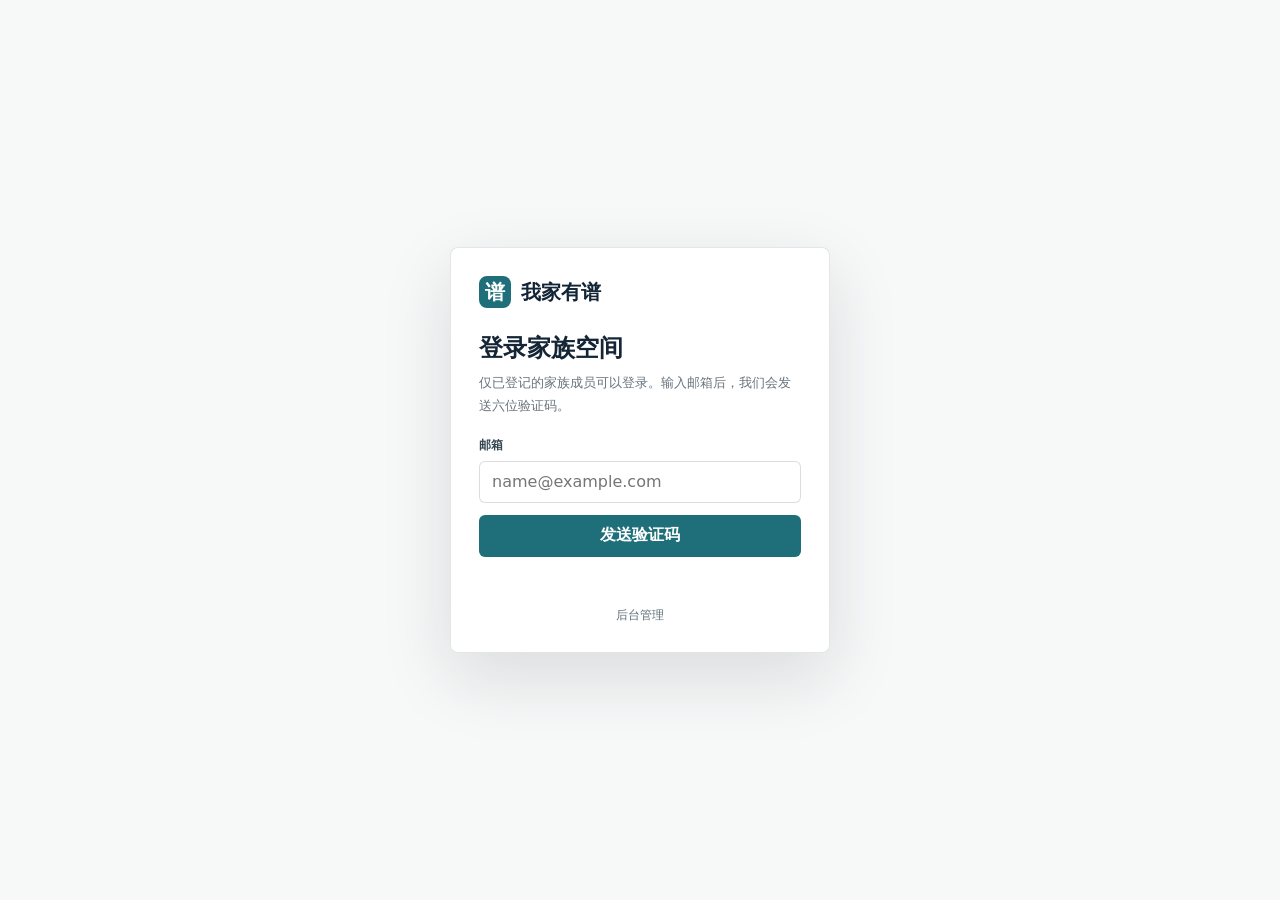
==== commit c9d7f6a3: "Add family administration and invitation flows" ====
--- a/index.html
+++ b/index.html
@@ -1,2056 +1,2148 @@
-<!doctype html>
-<html lang="zh-CN">
-<head>
-  <meta charset="utf-8" />
-  <meta name="viewport" content="width=device-width, initial-scale=1" />
-  <title>我家有谱 - Taste V3</title>
-  <style>
-    :root {
-      --bg: #f7f8f8;
-      --ink: #141d25;
-      --muted: #68737c;
-      --hairline: rgba(31, 43, 54, .075);
-      --accent: #1f6f7a;
-      --accent-soft: rgba(31, 111, 122, .1);
-      --line: rgba(35, 70, 86, .42);
-      --line-strong: rgba(31, 111, 122, .82);
-      --core: rgba(255,255,255,.92);
-      --near: rgba(250,252,251,.88);
-      --far: rgba(255,255,255,.52);
-      --panel: rgba(255,255,255,.86);
-      --shadow: 0 16px 42px rgba(25, 39, 50, .1);
-      font-family: "PingFang SC", "Microsoft YaHei", system-ui, -apple-system, BlinkMacSystemFont, "Segoe UI", sans-serif;
-    }
-
-    * { box-sizing: border-box; }
-    html, body { width: 100%; height: 100%; margin: 0; overflow: hidden; }
-    body { color: var(--ink); background: var(--bg); }
-    button, input, select, textarea { font: inherit; }
-    button { border: 0; color: inherit; cursor: pointer; }
-
-    .app {
-      position: relative;
-      width: 100vw;
-      height: 100vh;
-      overflow: hidden;
-      background: var(--bg);
-    }
-
-    .topbar {
-      position: absolute;
-      z-index: 30;
-      left: 0;
-      right: 0;
-      top: 0;
-      min-height: 52px;
-      display: grid;
-      grid-template-columns: auto minmax(320px, 1fr) auto auto;
-      gap: 12px;
-      align-items: center;
-      padding: 7px 16px;
-      background: rgba(252,253,253,.9);
-      border-bottom: 1px solid rgba(31,45,60,.07);
-      box-shadow: 0 8px 24px rgba(31,45,60,.055);
-      backdrop-filter: blur(20px) saturate(1.1);
-      -webkit-backdrop-filter: blur(20px) saturate(1.1);
-    }
-
-    .brand {
-      display: flex;
-      align-items: center;
-      gap: 9px;
-      min-width: 142px;
-      font-weight: 850;
-      letter-spacing: 0;
-      color: #122536;
-    }
-    .brand-mark {
-      width: 32px;
-      height: 32px;
-      display: grid;
-      place-items: center;
-      border-radius: 8px;
-      color: #fff;
-      background: var(--accent);
-      font-weight: 900;
-    }
-    .brand small {
-      display: block;
-      color: var(--muted);
-      font-weight: 600;
-      font-size: 11px;
-      margin-top: 1px;
-    }
-
-    .searchbar {
-      position: relative;
-      min-width: 220px;
-    }
-    .searchbar input {
-      width: 100%;
-      height: 38px;
-      padding: 0 12px 0 36px;
-      border-radius: 8px;
-      border: 1px solid rgba(31,45,60,.09);
-      background: rgba(255,255,255,.92);
-      color: var(--ink);
-      outline: 0;
-    }
-    .searchbar span {
-      position: absolute;
-      left: 12px;
-      top: 9px;
-      color: #6c7b86;
-      font-size: 14px;
-    }
-
-    .segmented, .toolbar {
-      display: flex;
-      align-items: center;
-      gap: 6px;
-      white-space: nowrap;
-    }
-    .segmented {
-      padding: 3px;
-      border-radius: 8px;
-      background: rgba(238,242,244,.84);
-      border: 1px solid rgba(31,45,60,.07);
-    }
-    .segmented button, .toolbar button {
-      height: 32px;
-      border-radius: 7px;
-      padding: 0 10px;
-      background: transparent;
-      color: #435463;
-      font-size: 13px;
-      font-weight: 720;
-    }
-    .segmented button.active {
-      background: rgba(255,255,255,.96);
-      color: #102637;
-      box-shadow: 0 4px 12px rgba(31,45,60,.075);
-    }
-    .toolbar button {
-      min-width: 34px;
-      border: 1px solid rgba(31,45,60,.09);
-      background: rgba(255,255,255,.78);
-    }
-    .toolbar button.primary {
-      color: #fff;
-      background: var(--accent);
-      border-color: var(--accent);
-    }
-    .toolbar { position: relative; }
-    .toolbar button:active,
-    .segmented button:active,
-    .more-menu button:active { transform: translateY(1px); }
-    .more-menu {
-      position: absolute;
-      right: 0;
-      top: 40px;
-      z-index: 44;
-      display: none;
-      width: 210px;
-      padding: 6px;
-      border-radius: 8px;
-      border: 1px solid rgba(31,45,60,.1);
-      background: rgba(255,255,255,.94);
-      box-shadow: 0 16px 44px rgba(31,45,60,.16);
-      backdrop-filter: blur(18px) saturate(1.05);
-      -webkit-backdrop-filter: blur(18px) saturate(1.05);
-    }
-    .more-menu.show { display: grid; gap: 4px; }
-    .more-menu button {
-      width: 100%;
-      justify-content: flex-start;
-      text-align: left;
-      border: 0;
-      background: transparent;
-      color: #2e3f4b;
-    }
-    .more-menu .danger {
-      color: #9a3e45;
-    }
-
-    .canvas-wrap {
-      position: absolute;
-      inset: 54px 0 0;
-      overflow: hidden;
-      cursor: default;
-    }
-    .canvas-wrap.dragging { cursor: grabbing; }
-    .scene {
-      position: absolute;
-      left: 0;
-      top: 0;
-      width: 1px;
-      height: 1px;
-      transform-origin: 0 0;
-      will-change: transform;
-    }
-    .world-lines, .relation-lines {
-      position: absolute;
-      left: -6000px;
-      top: -6000px;
-      width: 12000px;
-      height: 12000px;
-      overflow: visible;
-      pointer-events: none;
-    }
-    .world-lines { z-index: 1; }
-    .relation-lines { z-index: 5; }
-    #cards { position: relative; z-index: 10; }
-    .year-line {
-      stroke: rgba(41,62,82,.08);
-      stroke-width: 1;
-      vector-effect: non-scaling-stroke;
-    }
-    .year-text {
-      fill: rgba(62,78,92,.45);
-      font-size: 12px;
-      font-weight: 700;
-    }
-    .relation-line {
-      fill: none;
-      stroke: var(--line);
-      stroke-width: 2.1;
-      stroke-linecap: round;
-      stroke-linejoin: round;
-      vector-effect: non-scaling-stroke;
-    }
-    .relation-line.parent { stroke: rgba(31,111,122,.58); }
-    .relation-line.sibling { stroke: rgba(44,80,100,.38); }
-    .relation-line.friend { stroke: rgba(86,99,160,.45); stroke-dasharray: 7 9; }
-    .relation-line.main { stroke-width: 2.4; opacity: .86; }
-    .relation-line.muted { stroke-width: 1.35; opacity: .34; }
-    .relation-line.selected { stroke: var(--line-strong); stroke-width: 3.2; opacity: .96; }
-
-    .family-card {
-      --card-scale: 1;
-      position: absolute;
-      width: 292px;
-      min-height: 180px;
-      padding: 12px;
-      border-radius: 8px;
-      border: 1px solid rgba(31,45,60,.1);
-      background: var(--far);
-      color: #162838;
-      box-shadow: var(--shadow);
-      transform: translate(-50%, -50%) scale(var(--card-scale));
-      transform-origin: center;
-      user-select: none;
-      transition: border-color .16s, box-shadow .16s, background .16s, opacity .16s;
-      backdrop-filter: blur(18px) saturate(1.05);
-      -webkit-backdrop-filter: blur(18px) saturate(1.05);
-    }
-    .family-card.single { width: 180px; min-height: 112px; }
-    .family-card.compact { width: 180px; min-height: 112px; padding: 10px; }
-    .family-card.tree { width: 180px; min-height: 112px; }
-    .family-card.focus-core {
-      background: var(--core);
-      border-color: rgba(31,111,122,.5);
-      box-shadow: 0 0 0 3px rgba(31,111,122,.1), 0 18px 46px rgba(25,61,72,.16);
-    }
-    .family-card.focus-near {
-      background: var(--near);
-      border-color: rgba(31,111,122,.16);
-      box-shadow: 0 14px 34px rgba(39,64,74,.1);
-    }
-    .family-card.focus-far { opacity: .55; }
-    .family-card.selected {
-      border-color: rgba(31,111,122,.84);
-      box-shadow: 0 0 0 4px rgba(31,111,122,.14), 0 18px 44px rgba(25,73,86,.18);
-    }
-    .family-card.dimmed { opacity: .22; }
-
-    .card-top {
-      display: flex;
-      align-items: center;
-      justify-content: space-between;
-      gap: 8px;
-      min-height: 20px;
-      margin-bottom: 8px;
-    }
-    .relation-chip {
-      max-width: 124px;
-      overflow: hidden;
-      text-overflow: ellipsis;
-      white-space: nowrap;
-      color: #285b63;
-      background: var(--accent-soft);
-      border: 1px solid rgba(31,111,122,.16);
-      border-radius: 6px;
-      padding: 2px 6px;
-      font-size: 11px;
-      font-weight: 800;
-    }
-    .reminder-strip {
-      display: flex;
-      gap: 4px;
-      align-items: center;
-    }
-    .badge {
-      width: 18px;
-      height: 18px;
-      display: grid;
-      place-items: center;
-      border-radius: 5px;
-      font-size: 10px;
-      font-weight: 900;
-      background: rgba(255,255,255,.8);
-      border: 1px solid rgba(31,45,60,.08);
-    }
-
-    .couple-grid {
-      display: grid;
-      grid-template-columns: minmax(0, 1fr) 24px minmax(0, 1fr);
-      gap: 8px;
-      align-items: stretch;
-    }
-    .family-card.single .couple-grid,
-    .family-card.tree .couple-grid,
-    .family-card.compact .couple-grid {
-      grid-template-columns: 1fr;
-    }
-    .person-pane {
-      min-width: 0;
-      display: flex;
-      flex-direction: column;
-      justify-content: center;
-      min-height: 96px;
-      border-radius: 7px;
-      padding: 12px;
-      background: rgba(255,255,255,.7);
-      border: 1px solid rgba(31,45,60,.07);
-    }
-    .person-pane.primary { background: rgba(255,255,255,.86); }
-    .person-name {
-      overflow: hidden;
-      text-overflow: ellipsis;
-      white-space: nowrap;
-      color: #142535;
-      font-size: 16px;
-      line-height: 1.24;
-      font-weight: 880;
-    }
-    .person-year {
-      margin-top: 6px;
-      color: #657482;
-      font-size: 12px;
-      font-weight: 700;
-    }
-    .heart-link {
-      display: grid;
-      place-items: center;
-      min-height: 96px;
-      position: relative;
-      color: #a94d57;
-      font-size: 13px;
-      font-weight: 900;
-    }
-    .heart-link::before,
-    .heart-link::after {
-      content: "";
-      position: absolute;
-      top: 50%;
-      width: 1px;
-      height: 34px;
-      background: rgba(169,77,87,.2);
-      transform: translateY(-50%);
-    }
-    .heart-link::before { top: 28px; }
-    .heart-link::after { top: 68px; }
-    .family-card.compact .card-top { margin-bottom: 6px; }
-    .family-card.compact .relation-chip { display: none; }
-    .family-card.compact .person-pane { min-height: 72px; padding: 9px; }
-    .family-card.compact .person-name { font-size: 15px; }
-    .family-card.compact .person-year { margin-top: 4px; font-size: 11px; }
-    .family-card.compact .heart-link { display: none; }
-
-    .bottom-status {
-      position: absolute;
-      z-index: 22;
-      left: 18px;
-      bottom: 16px;
-      display: flex;
-      gap: 8px;
-      align-items: center;
-      padding: 8px 10px;
-      border-radius: 8px;
-      color: #50606d;
-      background: rgba(255,255,255,.76);
-      border: 1px solid rgba(31,45,60,.08);
-      box-shadow: 0 10px 26px rgba(31,45,60,.09);
-      font-size: 12px;
-      backdrop-filter: blur(18px);
-      -webkit-backdrop-filter: blur(18px);
-    }
-
-    .drawer {
-      position: absolute;
-      z-index: 32;
-      top: 66px;
-      right: 14px;
-      width: 360px;
-      max-width: calc(100vw - 28px);
-      bottom: 16px;
-      display: flex;
-      flex-direction: column;
-      padding: 14px;
-      border-radius: 10px;
-      border: 1px solid rgba(31,45,60,.1);
-      background: rgba(255,255,255,.88);
-      box-shadow: 0 18px 46px rgba(31,45,60,.16);
-      backdrop-filter: blur(22px) saturate(1.05);
-      -webkit-backdrop-filter: blur(22px) saturate(1.05);
-    }
-    .drawer.closed { display: none; }
-    .drawer-head {
-      display: flex;
-      justify-content: space-between;
-      gap: 10px;
-      align-items: flex-start;
-      margin-bottom: 12px;
-    }
-    .drawer h2 { margin: 0; font-size: 18px; color: #142535; }
-    .drawer p { margin: 3px 0 0; color: var(--muted); font-size: 12px; }
-    .icon-btn {
-      width: 32px;
-      height: 32px;
-      border-radius: 7px;
-      background: rgba(238,243,247,.9);
-      border: 1px solid rgba(31,45,60,.08);
-      font-weight: 850;
-    }
-    .tabs {
-      display: grid;
-      grid-template-columns: repeat(4, 1fr);
-      gap: 4px;
-      padding: 3px;
-      border-radius: 8px;
-      background: rgba(236,241,245,.9);
-      border: 1px solid rgba(31,45,60,.07);
-      margin-bottom: 10px;
-    }
-    .tabs button {
-      height: 30px;
-      border-radius: 6px;
-      background: transparent;
-      color: #5d6b76;
-      font-size: 12px;
-      font-weight: 760;
-    }
-    .tabs button.active { background: #fff; color: #122536; }
-    .drawer-scroll {
-      overflow: auto;
-      padding-right: 3px;
-    }
-    .quick-actions {
-      display: grid;
-      grid-template-columns: repeat(2, minmax(0, 1fr));
-      gap: 8px;
-      margin-bottom: 10px;
-    }
-    .quick-actions button,
-    .primary-btn,
-    .secondary-btn,
-    .danger-btn {
-      min-height: 36px;
-      border-radius: 7px;
-      border: 1px solid rgba(31,45,60,.1);
-      background: rgba(248,250,252,.94);
-      color: #28485a;
-      font-size: 13px;
-      font-weight: 780;
-    }
-    .primary-btn { background: #2f7f9a; color: #fff; border-color: #2f7f9a; }
-    .danger-btn { color: #a3424d; }
-    .field-card {
-      border-radius: 8px;
-      border: 1px solid rgba(31,45,60,.08);
-      background: rgba(248,250,252,.8);
-      padding: 10px;
-      margin-bottom: 8px;
-    }
-    .field-card h3 { margin: 0 0 8px; font-size: 13px; color: #21384a; }
-    .field-grid { display: grid; gap: 8px; }
-    .two-cols { display: grid; grid-template-columns: 1fr 1fr; gap: 8px; }
-    .field { display: grid; gap: 4px; }
-    .field label { color: #657482; font-size: 11px; font-weight: 780; }
-    .field input, .field select, .field textarea {
-      width: 100%;
-      min-height: 34px;
-      border-radius: 7px;
-      border: 1px solid rgba(31,45,60,.1);
-      background: #fff;
-      color: #17212b;
-      outline: 0;
-      padding: 7px 9px;
-    }
-    .field textarea { min-height: 70px; resize: vertical; }
-    .panel-actions {
-      display: grid;
-      grid-template-columns: 1fr 1fr;
-      gap: 8px;
-      margin-top: 10px;
-    }
-    .wide { grid-column: 1 / -1; }
-
-    .modal-backdrop {
-      position: absolute;
-      inset: 0;
-      z-index: 70;
-      display: none;
-      align-items: center;
-      justify-content: center;
-      background: rgba(246,248,250,.62);
-      backdrop-filter: blur(12px);
-      -webkit-backdrop-filter: blur(12px);
-    }
-    .modal-backdrop.show { display: flex; }
-    .modal {
-      width: min(580px, calc(100vw - 40px));
-      max-height: calc(100vh - 80px);
-      overflow: auto;
-      border-radius: 10px;
-      padding: 16px;
-      border: 1px solid rgba(31,45,60,.1);
-      background: rgba(255,255,255,.94);
-      box-shadow: 0 18px 54px rgba(31,45,60,.18);
-    }
-    .modal h2 { margin: 0 0 6px; font-size: 20px; }
-    .modal p { margin: 0 0 14px; color: var(--muted); font-size: 13px; }
-    .toast {
-      position: absolute;
-      z-index: 90;
-      left: 50%;
-      top: 66px;
-      transform: translateX(-50%) translateY(-12px);
-      opacity: 0;
-      pointer-events: none;
-      min-width: 160px;
-      text-align: center;
-      padding: 10px 14px;
-      border-radius: 8px;
-      color: #173142;
-      background: rgba(255,255,255,.92);
-      border: 1px solid rgba(31,45,60,.08);
-      box-shadow: 0 12px 28px rgba(31,45,60,.12);
-      transition: opacity .18s, transform .18s;
-    }
-    .toast.show { opacity: 1; transform: translateX(-50%) translateY(0); }
-
-    .cloud-state {
-      min-width: 70px;
-      color: #566672;
-      font-size: 12px;
-      font-weight: 750;
-      text-align: center;
-    }
-    .cloud-state[data-state="saved"] { color: var(--accent); }
-    .cloud-state[data-state="error"] { color: #9a3e45; }
-
-    .auth-gate {
-      position: fixed;
-      z-index: 120;
-      inset: 0;
-      display: grid;
-      place-items: center;
-      padding: 24px;
-      background: #f7f8f8;
-    }
-    .auth-gate.hidden { display: none; }
-    .auth-panel {
-      width: min(380px, 100%);
-      padding: 28px;
-      border: 1px solid rgba(31,45,60,.12);
-      border-radius: 8px;
-      background: rgba(255,255,255,.96);
-      box-shadow: 0 24px 70px rgba(25,39,50,.13);
-    }
-    .auth-brand {
-      display: flex;
-      align-items: center;
-      gap: 10px;
-      margin-bottom: 24px;
-      color: #122536;
-      font-size: 20px;
-      font-weight: 850;
-    }
-    .auth-panel h1 {
-      margin: 0 0 8px;
-      color: #142535;
-      font-size: 24px;
-      letter-spacing: 0;
-    }
-    .auth-panel p {
-      margin: 0 0 20px;
-      color: #68737c;
-      font-size: 13px;
-      line-height: 1.7;
-    }
-    .auth-panel label {
-      display: block;
-      margin-bottom: 7px;
-      color: #344652;
-      font-size: 12px;
-      font-weight: 760;
-    }
-    .auth-panel input {
-      width: 100%;
-      height: 42px;
-      padding: 0 12px;
-      border: 1px solid rgba(31,45,60,.16);
-      border-radius: 6px;
-      background: #fff;
-      color: #142535;
-      outline: 0;
-    }
-    .auth-panel input:focus { border-color: rgba(31,111,122,.72); }
-    .auth-panel button {
-      width: 100%;
-      height: 42px;
-      margin-top: 12px;
-      border-radius: 6px;
-      background: var(--accent);
-      color: #fff;
-      font-weight: 800;
-    }
-    .auth-message {
-      min-height: 20px;
-      margin-top: 12px;
-      color: #62727e;
-      font-size: 12px;
-      line-height: 1.6;
-    }
-    .auth-message.error { color: #9a3e45; }
-
-    @media (max-width: 980px) {
-      .topbar { grid-template-columns: 1fr; align-items: stretch; }
-      .segmented, .toolbar { overflow: auto; }
-      .canvas-wrap { top: 154px; }
-      .drawer { top: 154px; left: 10px; right: 10px; width: auto; height: 45vh; bottom: 10px; }
-      .bottom-status { display: none; }
-    }
-  </style>
-</head>
-<body>
-  <main class="app">
-    <header class="topbar">
-      <div class="brand">
-        <div class="brand-mark">谱</div>
-        <div>我家有谱<small>Taste V3</small></div>
-      </div>
-      <div class="searchbar">
-        <span>⌕</span>
-        <input id="topSearch" placeholder="搜索姓名、地区、提醒、关系" />
-      </div>
-      <div class="segmented" id="viewModes">
-        <button class="active" data-mode="timeline">时间轴</button>
-        <button data-mode="tree">家族树</button>
-        <button data-mode="network">关系网</button>
-      </div>
-      <div class="toolbar">
-        <button class="primary" id="addBtn">新增</button>
-        <button id="reminderBtn">提醒</button>
-        <button id="centerBtn">回到我</button>
-        <span class="cloud-state" id="cloudStatus" data-state="local">本机模式</span>
-        <button id="logoutBtn" hidden>退出</button>
-        <button id="moreBtn">更多</button>
-        <div class="more-menu" id="moreMenu">
-          <button id="filterBtn">筛选关系</button>
-          <button id="zoomOutBtn">缩小画布</button>
-          <button id="zoomInBtn">放大画布</button>
-          <button id="exportBtn">导出数据</button>
-          <button id="importBtn">导入数据</button>
-          <button class="danger" id="resetBtn">恢复示例</button>
-        </div>
-      </div>
-    </header>
-
-    <section class="canvas-wrap" id="canvas">
-      <div class="scene" id="scene">
-        <svg class="world-lines" id="worldLines" viewBox="-6000 -6000 12000 12000"></svg>
-        <svg class="relation-lines" id="relationLines" viewBox="-6000 -6000 12000 12000"></svg>
-        <div id="cards"></div>
-      </div>
-    </section>
-
-    <aside class="drawer closed" id="detailDrawer">
-      <div class="drawer-head">
-        <div>
-          <h2 id="drawerTitle">人物详情</h2>
-          <p id="drawerSummary">点击卡片查看完整资料</p>
-        </div>
-        <div>
-          <button class="icon-btn" id="editBtn" title="编辑">✎</button>
-          <button class="icon-btn" id="closeDrawerBtn" title="关闭">×</button>
-        </div>
-      </div>
-      <div class="tabs">
-        <button class="active" data-tab="base">资料</button>
-        <button data-tab="path">关系</button>
-        <button data-tab="events">提醒</button>
-        <button data-tab="notes">备注</button>
-      </div>
-      <div class="drawer-scroll" id="detailContent"></div>
-    </aside>
-
-    <div class="bottom-status" id="statusBar"></div>
-
-    <div class="modal-backdrop" id="modalBackdrop">
-      <section class="modal">
-        <h2 id="modalTitle"></h2>
-        <p id="modalHint"></p>
-        <div id="modalBody"></div>
-      </section>
-    </div>
-
-    <div class="toast" id="toast"></div>
-    <input id="fileInput" type="file" accept="application/json" style="display:none" />
-  </main>
-
-  <section class="auth-gate hidden" id="authGate" aria-labelledby="authTitle">
-    <form class="auth-panel" id="authForm">
-      <div class="auth-brand"><span class="brand-mark">谱</span><span>我家有谱</span></div>
-      <h1 id="authTitle">登录家族空间</h1>
-      <p>人物资料和关系数据默认仅对已授权家族成员开放。输入邮箱后，我们会发送安全登录链接。</p>
-      <label for="authEmail">邮箱</label>
-      <input id="authEmail" type="email" autocomplete="email" required placeholder="name@example.com" />
-      <button id="signInBtn" type="submit">发送登录链接</button>
-      <div class="auth-message" id="authMessage" role="status"></div>
-    </form>
-  </section>
-
-  <script src="config.js"></script>
-  <script src="vendor/supabase-2.109.0.js"></script>
-  <script type="module">
-    import { FamilyCloudStore, hasCloudConfig } from "./cloud-store.js";
-
-    const DB_NAME = "wojiayoupu_family_graph";
-    const DB_VERSION = 1;
-    const STORE_NAMES = ["cards", "links", "events", "meta", "auditLogs"];
-    const baseYear = 1990;
-    const yearScale = 7;
-    const cardW = 292;
-    const cardH = 180;
-
-    const defaultPerson = (idx = 0) => ({
-      name: "未命名",
-      gender: idx === 0 ? "male" : "female",
-      age: 0,
-      province: "浙江省",
-      city: "杭州市",
-      county: "余杭区",
-      detailAddress: "",
-      workType: "",
-      position: "",
-      phone: "",
-      notes: "",
-      birthYear: 1990
-    });
-
-    const sampleData = {
-      centerId: "home-center",
-      selectedId: "home-center",
-      viewMode: "timeline",
-      filters: { parent: true, sibling: true, friend: true },
-      cards: [
-        {
-          id: "home-center",
-          kind: "couple",
-          title: "林知远 · 周婉清",
-          relationLabel: "我",
-          reminders: ["birth", "anniv", "lamp"],
-          persons: [
-            { ...defaultPerson(0), name: "林知远", gender: "male", age: 34, birthYear: 1992, detailAddress: "浙江省杭州市余杭区云溪社区", workType: "互联网", position: "产品经理", phone: "138****4321", notes: "当前中心人物。" },
-            { ...defaultPerson(1), name: "周婉清", gender: "female", age: 32, birthYear: 1994, detailAddress: "浙江省杭州市余杭区云溪社区", workType: "教育", position: "教师", phone: "139****8754", notes: "配偶。" }
-          ]
-        },
-        {
-          id: "parent-lin",
-          kind: "couple",
-          title: "林建国 · 何月珍",
-          relationLabel: "父母",
-          reminders: ["memorial"],
-          persons: [
-            { ...defaultPerson(0), name: "林建国", gender: "male", age: 62, birthYear: 1964, detailAddress: "浙江省杭州市余杭区良渚街道" },
-            { ...defaultPerson(1), name: "何月珍", gender: "female", age: 60, birthYear: 1966, detailAddress: "浙江省杭州市余杭区良渚街道" }
-          ]
-        },
-        {
-          id: "child-a",
-          kind: "single",
-          title: "林晨",
-          relationLabel: "子女",
-          reminders: ["birth"],
-          persons: [{ ...defaultPerson(0), name: "林晨", gender: "male", age: 8, birthYear: 2018, notes: "下一代独立卡片。" }]
-        },
-        {
-          id: "child-b",
-          kind: "single",
-          title: "林悦",
-          relationLabel: "子女",
-          reminders: [],
-          persons: [{ ...defaultPerson(1), name: "林悦", gender: "female", age: 5, birthYear: 2021, notes: "关系网络中展示；家族树主干默认隐藏。" }]
-        },
-        {
-          id: "sibling-home",
-          kind: "couple",
-          title: "林知行 · 陈若",
-          relationLabel: "兄弟姐妹",
-          reminders: ["birth"],
-          persons: [
-            { ...defaultPerson(0), name: "林知行", gender: "male", age: 37, birthYear: 1989, detailAddress: "浙江省杭州市余杭区仓前街道" },
-            { ...defaultPerson(1), name: "陈若", gender: "female", age: 35, birthYear: 1991, detailAddress: "浙江省宁波市鄞州区明楼街道" }
-          ]
-        },
-        {
-          id: "spouse-family",
-          kind: "couple",
-          title: "周启明 · 许静",
-          relationLabel: "姻亲",
-          reminders: ["anniv"],
-          persons: [
-            { ...defaultPerson(0), name: "周启明", gender: "male", age: 61, birthYear: 1965, province: "江苏省", city: "苏州市", county: "吴中区" },
-            { ...defaultPerson(1), name: "许静", gender: "female", age: 59, birthYear: 1967, province: "江苏省", city: "苏州市", county: "吴中区" }
-          ]
-        },
-        {
-          id: "friend-home",
-          kind: "single",
-          title: "顾明远",
-          relationLabel: "好友",
-          reminders: [],
-          persons: [{ ...defaultPerson(0), name: "顾明远", gender: "male", age: 34, birthYear: 1992, county: "西湖区", notes: "重要好友关系。" }]
-        }
-      ],
-      links: [
-        { id: "l1", from: "parent-lin", to: "home-center", type: "parent" },
-        { id: "l2", from: "home-center", to: "child-a", type: "parent" },
-        { id: "l3", from: "home-center", to: "child-b", type: "parent" },
-        { id: "l4", from: "home-center", to: "sibling-home", type: "sibling" },
-        { id: "l5", from: "home-center", to: "spouse-family", type: "sibling" },
-        { id: "l6", from: "home-center", to: "friend-home", type: "friend" }
-      ]
-    };
-
-    let state = structuredClone(sampleData);
-    let db = null;
-    let saveTimer = null;
-    let cloudStore = null;
-    let currentTreeId = null;
-    let currentSession = null;
-    let authLoadInProgress = false;
-    let suspendPersistence = true;
-    let lastPersistedSignature = "";
-    let activeTab = "base";
-    let detailsOpen = false;
-    let dragging = false;
-    let panHoldTimer = null;
-    let dragStart = null;
-    let view = { x: window.innerWidth / 2, y: window.innerHeight / 2 + 30, scale: 1 };
-
-    const el = {
-      canvas: document.getElementById("canvas"),
-      scene: document.getElementById("scene"),
-      worldLines: document.getElementById("worldLines"),
-      relationLines: document.getElementById("relationLines"),
-      cards: document.getElementById("cards"),
-      topSearch: document.getElementById("topSearch"),
-      moreMenu: document.getElementById("moreMenu"),
-      detailDrawer: document.getElementById("detailDrawer"),
-      drawerTitle: document.getElementById("drawerTitle"),
-      drawerSummary: document.getElementById("drawerSummary"),
-      detailContent: document.getElementById("detailContent"),
-      statusBar: document.getElementById("statusBar"),
-      modalBackdrop: document.getElementById("modalBackdrop"),
-      modalTitle: document.getElementById("modalTitle"),
-      modalHint: document.getElementById("modalHint"),
-      modalBody: document.getElementById("modalBody"),
-      toast: document.getElementById("toast"),
-      fileInput: document.getElementById("fileInput"),
-      cloudStatus: document.getElementById("cloudStatus"),
-      logoutBtn: document.getElementById("logoutBtn"),
-      authGate: document.getElementById("authGate"),
-      authForm: document.getElementById("authForm"),
-      authEmail: document.getElementById("authEmail"),
-      authMessage: document.getElementById("authMessage"),
-      signInBtn: document.getElementById("signInBtn")
-    };
-
-    function uid(prefix) {
-      return `${prefix}-${Date.now().toString(36)}-${Math.random().toString(36).slice(2, 8)}`;
-    }
-
-    function openDatabase() {
-      return new Promise((resolve, reject) => {
-        const request = indexedDB.open(DB_NAME, DB_VERSION);
-        request.onupgradeneeded = () => {
-          const database = request.result;
-          for (const name of STORE_NAMES) {
-            if (!database.objectStoreNames.contains(name)) {
-              database.createObjectStore(name, { keyPath: "id" });
-            }
-          }
-        };
-        request.onsuccess = () => resolve(request.result);
-        request.onerror = () => reject(request.error);
-      });
-    }
-
-    function transaction(storeNames, mode = "readonly") {
-      return db.transaction(storeNames, mode);
-    }
-
-    function getAll(storeName) {
-      return new Promise((resolve, reject) => {
-        const request = transaction([storeName]).objectStore(storeName).getAll();
-        request.onsuccess = () => resolve(request.result || []);
-        request.onerror = () => reject(request.error);
-      });
-    }
-
-    function clearAndPut(storeName, records) {
-      return new Promise((resolve, reject) => {
-        const store = transaction([storeName], "readwrite").objectStore(storeName);
-        const clear = store.clear();
-        clear.onerror = () => reject(clear.error);
-        clear.onsuccess = () => {
-          for (const record of records) store.put(record);
-          store.transaction.oncomplete = resolve;
-          store.transaction.onerror = () => reject(store.transaction.error);
-        };
-      });
-    }
-
-    async function readLocalSnapshot() {
-      const [cards, links, metaRows] = await Promise.all([getAll("cards"), getAll("links"), getAll("meta")]);
-      if (cards.length && links.length) {
-        const meta = metaRows.find(row => row.id === "app") || {};
-        return {
-          ...structuredClone(sampleData),
-          cards: cards.map(normalizeCard),
-          links,
-          centerId: meta.centerId || cards[0].id,
-          selectedId: meta.selectedId || meta.centerId || cards[0].id,
-          viewMode: meta.viewMode || "timeline",
-          filters: meta.filters || { parent: true, sibling: true, friend: true }
-        };
-      }
-      return null;
-    }
-
-    function blankFamilyState() {
-      const cardId = uid("card");
-      return {
-        centerId: cardId,
-        selectedId: cardId,
-        viewMode: "timeline",
-        filters: { parent: true, sibling: true, friend: true },
-        cards: [{
-          id: cardId,
-          kind: "single",
-          title: "未命名",
-          relationLabel: "我",
-          reminders: [],
-          persons: [{ ...defaultPerson(0), id: `${cardId}:0` }],
-          x: 0,
-          y: 0
-        }],
-        links: []
-      };
-    }
-
-    function stateSignature() {
-      return JSON.stringify({
-        centerId: state.centerId,
-        selectedId: state.selectedId,
-        viewMode: state.viewMode,
-        filters: state.filters,
-        cards: state.cards,
-        links: state.links
-      });
-    }
-
-    function setCloudStatus(status, label) {
-      el.cloudStatus.dataset.state = status;
-      el.cloudStatus.textContent = label;
-    }
-
-    function showAuthGate(message = "", isError = false) {
-      el.authGate.classList.remove("hidden");
-      el.authMessage.textContent = message;
-      el.authMessage.classList.toggle("error", isError);
-      el.logoutBtn.hidden = true;
-      el.cards.innerHTML = "";
-      el.relationLines.innerHTML = "";
-      el.worldLines.innerHTML = "";
-    }
-
-    function hideAuthGate() {
-      el.authGate.classList.add("hidden");
-      el.authMessage.textContent = "";
-      el.authMessage.classList.remove("error");
-      el.logoutBtn.hidden = !cloudStore;
-    }
-
-    function applyRequestedMode() {
-      const requestedMode = new URLSearchParams(location.search).get("mode");
-      if (["timeline", "tree", "network"].includes(requestedMode)) state.viewMode = requestedMode;
-      setMode(state.viewMode || "timeline", false);
-    }
-
-    async function persistLocalSnapshot() {
-      if (!db) return;
-      await Promise.all([
-        clearAndPut("cards", state.cards.map(card => ({ ...card }))),
-        clearAndPut("links", state.links.map(link => ({ ...link }))),
-        clearAndPut("meta", [{
-          id: "app",
-          centerId: state.centerId,
-          selectedId: state.selectedId,
-          viewMode: state.viewMode,
-          filters: state.filters,
-          treeId: currentTreeId,
-          cachedAt: new Date().toISOString()
-        }])
-      ]);
-    }
-
-    async function clearLocalPrivateCache() {
-      if (!db) return;
-      await Promise.all([
-        clearAndPut("cards", []),
-        clearAndPut("links", []),
-        clearAndPut("events", []),
-        clearAndPut("meta", []),
-        clearAndPut("auditLogs", [])
-      ]);
-      lastPersistedSignature = "";
-    }
-
-    async function initializeLocalMode() {
-      state = (await readLocalSnapshot()) || structuredClone(sampleData);
-      state.cards = state.cards.map(normalizeCard);
-      applyRequestedMode();
-      render();
-      centerOnSelected(false);
-      suspendPersistence = false;
-      lastPersistedSignature = stateSignature();
-      await persistLocalSnapshot();
-      hideAuthGate();
-      setCloudStatus("local", "本机模式");
-      toast("本机数据库已连接");
-    }
-
-    async function loadAuthenticatedFamily() {
-      if (!cloudStore || !currentSession || authLoadInProgress) return;
-      authLoadInProgress = true;
-      suspendPersistence = true;
-      hideAuthGate();
-      setCloudStatus("loading", "同步中");
-      try {
-        let tree = await cloudStore.firstAccessibleTree();
-        if (!tree) {
-          currentTreeId = await cloudStore.createFamilyTree("我的家族");
-          state = blankFamilyState();
-          await cloudStore.saveState(state, currentTreeId);
-        } else {
-          currentTreeId = tree.id;
-          state = await cloudStore.loadState(currentTreeId);
-          if (!state.cards.length) state = blankFamilyState();
-        }
-        state.cards = state.cards.map(normalizeCard);
-        applyRequestedMode();
-        render();
-        centerOnSelected(false);
-        await persistLocalSnapshot();
-        lastPersistedSignature = stateSignature();
-        setCloudStatus("saved", "云端已同步");
-        el.logoutBtn.hidden = false;
-      } catch (error) {
-        console.error(error);
-        setCloudStatus("error", "同步失败");
-        showAuthGate(`云端数据加载失败：${error.message || "请稍后重试"}`, true);
-      } finally {
-        suspendPersistence = false;
-        authLoadInProgress = false;
-      }
-    }
-
-    async function handleAuthSession(session) {
-      currentSession = session;
-      if (!session) {
-        currentTreeId = null;
-        suspendPersistence = true;
-        setCloudStatus("locked", "未登录");
-        showAuthGate();
-        return;
-      }
-      await loadAuthenticatedFamily();
-    }
-
-    async function initializeCloudMode(config) {
-      if (!window.supabase?.createClient) throw new Error("Supabase 客户端加载失败");
-      const client = window.supabase.createClient(config.url, config.publishableKey, {
-        auth: { persistSession: true, autoRefreshToken: true, detectSessionInUrl: true }
-      });
-      cloudStore = new FamilyCloudStore({
-        client,
-        onStatus(status) {
-          const labels = { loading: "同步中", saving: "保存中", saved: "云端已同步", error: "同步失败" };
-          setCloudStatus(status, labels[status] || "云端");
-        }
-      });
-      cloudStore.onAuthStateChange(session => {
-        queueMicrotask(() => handleAuthSession(session).catch(error => {
-          console.error(error);
-          setCloudStatus("error", "认证失败");
-          showAuthGate("登录状态处理失败，请刷新后重试。", true);
-        }));
-      });
-      currentSession = await cloudStore.getSession();
-      if (currentSession) await loadAuthenticatedFamily();
-      else {
-        setCloudStatus("locked", "未登录");
-        showAuthGate();
-      }
-    }
-
-    async function initDatabase() {
-      db = await openDatabase();
-      const config = window.WOJIAYOUPU_CONFIG || { production: false, supabase: {} };
-      if (hasCloudConfig(config.supabase)) {
-        await initializeCloudMode(config.supabase);
-        return;
-      }
-      if (config.production) {
-        setCloudStatus("error", "配置缺失");
-        showAuthGate("生产环境尚未配置云端数据库，请联系管理员。", true);
-        return;
-      }
-      await initializeLocalMode();
-    }
-
-    async function persistNow(force = false) {
-      if (suspendPersistence || !db) return;
-      const signature = stateSignature();
-      if (!force && signature === lastPersistedSignature) return;
-      await persistLocalSnapshot();
-      if (cloudStore && currentTreeId && currentSession) {
-        await cloudStore.saveState(state, currentTreeId);
-      }
-      lastPersistedSignature = signature;
-    }
-
-    function save() {
-      clearTimeout(saveTimer);
-      saveTimer = setTimeout(() => persistNow().catch(error => {
-        console.error(error);
-        setCloudStatus("error", "保存失败");
-        toast("云端保存失败，本机缓存仍保留");
-      }), cloudStore ? 650 : 240);
-    }
-
-    function normalizeCard(card) {
-      const persons = (card.persons || [defaultPerson(0)]).map((p, idx) => ({
-        ...defaultPerson(idx),
-        ...p,
-        gender: p.gender || (idx === 0 ? "male" : "female"),
-        birthYear: Number(p.birthYear || baseYear),
-        age: Number(p.age || 0)
-      }));
-      return {
-        ...card,
-        kind: card.kind || (persons.length > 1 ? "couple" : "single"),
-        title: card.title || persons.map(p => p.name).join(" · "),
-        relationLabel: card.relationLabel || "",
-        reminders: card.reminders || [],
-        x: Number(card.x || 0),
-        y: Number(card.y || 0),
-        persons
-      };
-    }
-
-    function selectedCard() {
-      return state.cards.find(card => card.id === state.selectedId) || state.cards[0];
-    }
-
-    function centerCard() {
-      return state.cards.find(card => card.id === state.centerId) || selectedCard();
-    }
-
-    function primaryMale(card) {
-      return card.persons.find(p => p.gender === "male") || card.persons[0] || defaultPerson(0);
-    }
-
-    function visiblePersons(card) {
-      if (state.viewMode === "tree") return [primaryMale(card)];
-      if (isCompactView()) return [primaryMale(card)];
-      return card.kind === "couple" ? card.persons.slice(0, 2) : card.persons.slice(0, 1);
-    }
-
-    function isMaleVisible(card) {
-      if (state.viewMode !== "tree") return true;
-      return Boolean(card.persons.some(p => p.gender === "male")) && isTreeMainline(card);
-    }
-
-    function isTreeMainline(card) {
-      if (state.viewMode !== "tree") return true;
-      const ids = new Set([state.centerId]);
-      let changed = true;
-      let guard = 0;
-      while (changed && guard++ < 40) {
-        changed = false;
-        for (const link of state.links) {
-          if (link.type !== "parent") continue;
-          if (ids.has(link.from) && !ids.has(link.to)) { ids.add(link.to); changed = true; }
-          if (ids.has(link.to) && !ids.has(link.from)) { ids.add(link.from); changed = true; }
-        }
-      }
-      return ids.has(card.id);
-    }
-
-    function cardMainYear(card) {
-      const years = visiblePersons(card).map(p => Number(p.birthYear)).filter(Boolean);
-      if (!years.length) return baseYear;
-      return Math.round(years.reduce((sum, item) => sum + item, 0) / years.length);
-    }
-
-    function relationPath(card) {
-      if (card.id === state.centerId) return "中心人物";
-      const link = state.links.find(l => (l.from === state.centerId && l.to === card.id) || (l.to === state.centerId && l.from === card.id));
-      if (!link) return "间接关系";
-      return { parent: "父母 / 子女", sibling: "同代 / 姻亲", friend: "好友" }[link.type] || "关系";
-    }
-
-    function computeGenerations() {
-      const byId = Object.fromEntries(state.cards.map(card => [card.id, card]));
-      const gen = new Map([[state.centerId, 0]]);
-      let changed = true;
-      let guard = 0;
-      while (changed && guard++ < 40) {
-        changed = false;
-        for (const link of state.links) {
-          if (!byId[link.from] || !byId[link.to]) continue;
-          const gf = gen.get(link.from);
-          const gt = gen.get(link.to);
-          if (link.type === "parent") {
-            if (gt !== undefined && gf === undefined) { gen.set(link.from, gt - 1); changed = true; }
-            if (gf !== undefined && gt === undefined) { gen.set(link.to, gf + 1); changed = true; }
-          } else {
-            if (gf !== undefined && gt === undefined) { gen.set(link.to, gf); changed = true; }
-            if (gt !== undefined && gf === undefined) { gen.set(link.from, gt); changed = true; }
-          }
-        }
-      }
-      for (const card of state.cards) if (!gen.has(card.id)) gen.set(card.id, 0);
-      return gen;
-    }
-
-    function focusLevel(card, gen) {
-      if (card.id === state.centerId) return "core";
-      const direct = state.links.some(link => (link.from === state.centerId && link.to === card.id) || (link.to === state.centerId && link.from === card.id));
-      if (direct && Math.abs(gen.get(card.id) || 0) <= 1) return "near";
-      if (state.viewMode === "tree" && Math.abs(gen.get(card.id) || 0) <= 2) return "near";
-      return "far";
-    }
-
-    function ordered(cards) {
-      return [...cards].sort((a, b) => cardMainYear(a) - cardMainYear(b) || (primaryMale(a).name || "").localeCompare(primaryMale(b).name || "", "zh-Hans-CN"));
-    }
-
-    function spread(cards, centerX, gap) {
-      const list = ordered(cards);
-      const mid = (list.length - 1) / 2;
-      list.forEach((card, idx) => card.x = centerX + (idx - mid) * gap);
-    }
-
-    function enforceSpacing(cards, minGap = 244, anchorId = null) {
-      if (cards.length < 2) return;
-      const row = [...cards].sort((a, b) => a.x - b.x);
-      const anchor = anchorId ? row.find(card => card.id === anchorId) : null;
-      if (anchor) {
-        anchor.x = 0;
-        const idx = row.indexOf(anchor);
-        for (let i = idx - 1; i >= 0; i--) row[i].x = Math.min(row[i].x, row[i + 1].x - minGap);
-        for (let i = idx + 1; i < row.length; i++) row[i].x = Math.max(row[i].x, row[i - 1].x + minGap);
-      } else {
-        for (let i = 1; i < row.length; i++) {
-          if (row[i].x - row[i - 1].x < minGap) row[i].x = row[i - 1].x + minGap;
-        }
-        const middle = (row[0].x + row[row.length - 1].x) / 2;
-        row.forEach(card => card.x -= middle);
-      }
-    }
-
-    function applyAutoLayout() {
-      const gen = computeGenerations();
-      const visible = state.cards.filter(isMaleVisible);
-      const rows = new Map();
-      const generationGap = state.viewMode === "tree" ? 238 : 258;
-      const horizontalGap = state.viewMode === "tree" ? 238 : 338;
-      const minGap = state.viewMode === "tree" ? 226 : 330;
-      for (const card of visible) {
-        const g = gen.get(card.id) || 0;
-        card.y = g * generationGap;
-        if (!rows.has(g)) rows.set(g, []);
-        rows.get(g).push(card);
-      }
-      for (const [g, cards] of rows.entries()) {
-        if (g === 0) {
-          const center = cards.find(card => card.id === state.centerId);
-          if (center) center.x = 0;
-          const siblings = [];
-          const friends = [];
-          const others = [];
-          for (const card of ordered(cards.filter(c => c.id !== state.centerId))) {
-            const link = state.links.find(l => (l.from === state.centerId && l.to === card.id) || (l.to === state.centerId && l.from === card.id));
-            if (link?.type === "friend") friends.push(card);
-            else if (link?.type === "sibling") siblings.push(card);
-            else others.push(card);
-          }
-          siblings.forEach((card, idx) => card.x = (idx % 2 === 0 ? -1 : 1) * (Math.floor(idx / 2) + 1) * horizontalGap);
-          friends.forEach((card, idx) => card.x = (idx + 2) * horizontalGap);
-          others.forEach((card, idx) => card.x = -(idx + 2) * horizontalGap);
-          enforceSpacing(cards, minGap, state.centerId);
-        } else if (g > 0) {
-          layoutChildRows(gen, g, cards, horizontalGap, minGap);
-        } else {
-          spread(cards, 0, horizontalGap);
-          enforceSpacing(cards, minGap);
-        }
-      }
-      return gen;
-    }
-
-    function layoutChildRows(gen, generation, row, gap, minGap) {
-      const byId = Object.fromEntries(state.cards.map(card => [card.id, card]));
-      const placed = new Set();
-      const groups = new Map();
-      for (const link of state.links) {
-        if (link.type !== "parent" || gen.get(link.to) !== generation || gen.get(link.from) !== generation - 1) continue;
-        if (!isMaleVisible(byId[link.to])) continue;
-        if (!groups.has(link.from)) groups.set(link.from, []);
-        groups.get(link.from).push(byId[link.to]);
-      }
-      for (const parentId of [...groups.keys()].sort((a, b) => (byId[a]?.x || 0) - (byId[b]?.x || 0))) {
-        const parent = byId[parentId];
-        const children = ordered(groups.get(parentId));
-        const mid = (children.length - 1) / 2;
-        children.forEach((card, idx) => {
-          card.x = (parent?.x || 0) + (idx - mid) * gap;
-          placed.add(card.id);
-        });
-      }
-      const loose = row.filter(card => !placed.has(card.id));
-      if (loose.length) spread(loose, 0, gap);
-      enforceSpacing(row, minGap);
-    }
-
-    function render() {
-      const gen = applyAutoLayout();
-      renderScene();
-      renderWorldLines();
-      renderRelations(gen);
-      renderCards(gen);
-      renderDetails();
-      renderStatus(gen);
-      save();
-    }
-
-    function renderScene() {
-      el.scene.style.transform = `translate(${view.x}px, ${view.y}px) scale(${view.scale})`;
-    }
-
-    function renderWorldLines() {
-      let out = "";
-      const start = state.viewMode === "tree" ? -720 : -1100;
-      const end = state.viewMode === "tree" ? 900 : 1200;
-      for (let y = start; y <= end; y += 84) {
-        out += `<line class="year-line" x1="-5600" y1="${y}" x2="5600" y2="${y}" />`;
-      }
-      for (const year of [1880, 1910, 1940, 1970, 2000, 2030]) {
-        const y = (year - baseYear) * yearScale;
-        out += `<text class="year-text" x="-520" y="${y - 8}">${year}</text>`;
-        out += `<line class="year-line" x1="-5600" y1="${y}" x2="5600" y2="${y}" stroke-width="1.4" />`;
-      }
-      el.worldLines.innerHTML = out;
-    }
-
-    function visibleLinks(gen) {
-      return state.links.filter(link => {
-        if ((state.filters || {})[link.type] === false) return false;
-        if (state.viewMode === "tree" && link.type !== "parent") return false;
-        if (state.viewMode !== "network" && link.type !== "parent") {
-          const selected = state.selectedId;
-          if (!selected || selected === state.centerId || (link.from !== selected && link.to !== selected)) return false;
-        }
-        const from = state.cards.find(card => card.id === link.from);
-        const to = state.cards.find(card => card.id === link.to);
-        if (!from || !to) return false;
-        return isMaleVisible(from) && isMaleVisible(to);
-      });
-    }
-
-    function connectorBounds(card) {
-      const compact = isCompactView();
-      const tree = state.viewMode === "tree";
-      const single = card.kind === "single" || compact || tree;
-      const width = (single ? 180 : 292) / view.scale;
-      const height = (single ? 112 : 180) / view.scale;
-      return {
-        x: card.x,
-        y: card.y,
-        left: card.x - width / 2,
-        right: card.x + width / 2,
-        top: card.y - height / 2,
-        bottom: card.y + height / 2,
-        width,
-        height
-      };
-    }
-
-    function parentConnectorPath(parent, child) {
-      const a = connectorBounds(parent);
-      const b = connectorBounds(child);
-      const downward = b.y >= a.y;
-      const sx = a.x;
-      const sy = downward ? a.bottom : a.top;
-      const tx = b.x;
-      const ty = downward ? b.top : b.bottom;
-      const distance = Math.abs(ty - sy);
-      const offset = Math.max(22 / view.scale, Math.min(58 / view.scale, distance * .42));
-      const busY = downward ? sy + offset : sy - offset;
-      return `M ${sx} ${sy} L ${sx} ${busY} L ${tx} ${busY} L ${tx} ${ty}`;
-    }
-
-    function lateralConnectorPath(source, target, type) {
-      const a = connectorBounds(source);
-      const b = connectorBounds(target);
-      const dir = target.x >= source.x ? 1 : -1;
-      const sx = dir > 0 ? a.right : a.left;
-      const tx = dir > 0 ? b.left : b.right;
-      const sy = a.y;
-      const ty = b.y;
-      const lift = (type === "friend" ? 44 : 26) / view.scale;
-      const laneY = Math.min(a.top, b.top) - lift;
-      return `M ${sx} ${sy} L ${sx} ${laneY} L ${tx} ${laneY} L ${tx} ${ty}`;
-    }
-
-    function renderRelations(gen) {
-      const byId = Object.fromEntries(state.cards.map(card => [card.id, card]));
-      let out = "";
-      for (const link of visibleLinks(gen)) {
-        const a = byId[link.from];
-        const b = byId[link.to];
-        if (!a || !b) continue;
-        const d = link.type === "parent"
-          ? parentConnectorPath(a, b)
-          : lateralConnectorPath(a, b, link.type);
-        const touchesSelected = state.selectedId !== state.centerId && (link.from === state.selectedId || link.to === state.selectedId);
-        const mainline = link.type === "parent" && (link.from === state.centerId || link.to === state.centerId);
-        const stateClass = touchesSelected ? " selected" : mainline ? " main" : " muted";
-        out += `<path class="relation-line ${link.type}${stateClass}" d="${d}" />`;
-      }
-      el.relationLines.innerHTML = out;
-    }
-
-    function isCompactView() {
-      return view.scale < .78 || state.viewMode === "tree";
-    }
-
-    function reminderBadge(type) {
-      const map = { birth: ["生", "生日"], anniv: ["婚", "结婚纪念日"], memorial: ["忌", "忌日"], lamp: ["灯", "长明灯"] };
-      const item = map[type] || ["提", "提醒"];
-      return `<span class="badge" title="${item[1]}">${item[0]}</span>`;
-    }
-
-    function renderCards(gen) {
-      const visible = state.cards.filter(isMaleVisible);
-      const query = el.topSearch.value.trim().toLowerCase();
-      el.cards.innerHTML = visible.map(card => renderFamilyCard(card, gen, query)).join("");
-      el.cards.querySelectorAll(".family-card").forEach(cardEl => {
-        cardEl.addEventListener("pointerdown", e => e.stopPropagation());
-        cardEl.addEventListener("click", () => {
-          state.selectedId = cardEl.dataset.id;
-          detailsOpen = true;
-          render();
-        });
-      });
-    }
-
-    function renderFamilyCard(card, gen, query) {
-      const compact = isCompactView();
-      const tree = state.viewMode === "tree";
-      const persons = visiblePersons(card);
-      const primary = primaryMale(card);
-      const level = focusLevel(card, gen);
-      const matched = !query || JSON.stringify(card).toLowerCase().includes(query);
-      const classes = [
-        "family-card",
-        persons.length === 1 ? "single" : "",
-        compact ? "compact" : "",
-        tree ? "tree" : "",
-        `focus-${level}`,
-        card.id === state.selectedId ? "selected" : "",
-        matched ? "" : "dimmed"
-      ].filter(Boolean).join(" ");
-      const relation = card.id === state.centerId ? "我" : (card.relationLabel || relationPath(card));
-      const reminders = (card.reminders || []).slice(0, 3).map(reminderBadge).join("");
-      const cardScale = Math.max(.55, Math.min(1.8, 1 / view.scale)).toFixed(3);
-      let body = "";
-      if (persons.length > 1) {
-        body = `
-          <div class="couple-grid">
-            ${personPane(persons[0], persons[0] === primary)}
-            <div class="heart-link">♥</div>
-            ${personPane(persons[1], persons[1] === primary)}
-          </div>
-        `;
-      } else {
-        body = `<div class="couple-grid">${personPane(persons[0] || primary, true)}</div>`;
-      }
-      return `
-        <article class="${classes}" data-id="${card.id}" style="left:${card.x}px;top:${card.y}px;--card-scale:${cardScale}">
-          <div class="card-top">
-            <span class="relation-chip">${escapeHtml(relation)}</span>
-            <span class="reminder-strip">${reminders}</span>
-          </div>
-          ${body}
-        </article>
-      `;
-    }
-
-    function personPane(person, primary) {
-      return `
-        <div class="person-pane${primary ? " primary" : ""}">
-          <div class="person-name">${escapeHtml(person.name || "未命名")}</div>
-          <div class="person-year">${Number(person.birthYear || baseYear)}</div>
-        </div>
-      `;
-    }
-
-    function renderDetails() {
-      const card = selectedCard();
-      el.detailDrawer.classList.toggle("closed", !detailsOpen || !card);
-      if (!detailsOpen || !card) return;
-      el.drawerTitle.textContent = primaryMale(card).name || card.title;
-      el.drawerSummary.textContent = `${relationPath(card)} · ${card.persons.length} 人`;
-      const actions = `
-        <div class="quick-actions">
-          <button data-add="parent">+ 父母</button>
-          <button data-add="child">+ 子女</button>
-          <button data-add="sibling">+ 同代</button>
-          <button data-add="friend">+ 好友</button>
-          ${card.kind === "single" ? `<button data-add="spouse">+ 配偶</button>` : ""}
-        </div>
-      `;
-      if (activeTab === "base") {
-        el.detailContent.innerHTML = actions + card.persons.map(person => `
-          <div class="field-card">
-            <h3>${escapeHtml(person.name)}</h3>
-            <div class="field-grid">
-              <div class="two-cols">
-                <div class="field"><label>出生年</label><input readonly value="${Number(person.birthYear || baseYear)}"></div>
-                <div class="field"><label>性别</label><input readonly value="${person.gender === "male" ? "男" : "女"}"></div>
-              </div>
-              <div class="field"><label>居住地</label><input readonly value="${escapeHtml([person.province, person.city, person.county].filter(Boolean).join(""))}"></div>
-              <div class="two-cols">
-                <div class="field"><label>工作类型</label><input readonly value="${escapeHtml(person.workType || "未填写")}"></div>
-                <div class="field"><label>职位</label><input readonly value="${escapeHtml(person.position || "未填写")}"></div>
-              </div>
-            </div>
-          </div>
-        `).join("");
-      } else if (activeTab === "path") {
-        el.detailContent.innerHTML = actions + `
-          <div class="field-card">
-            <h3>关系路径</h3>
-            <p>${escapeHtml(card.title || primaryMale(card).name)} 与中心人物的关系为：${escapeHtml(relationPath(card))}。</p>
-            <p>家族树模式默认只显示男性主干；完整人员资料保留在此处。</p>
-          </div>
-        `;
-      } else if (activeTab === "events") {
-        const names = { birth: "生日", anniv: "结婚纪念日", memorial: "忌日", lamp: "长明灯" };
-        el.detailContent.innerHTML = actions + `
-          <div class="field-card">
-            <h3>重要提醒</h3>
-            ${(card.reminders || []).length ? card.reminders.map(r => `<p>${names[r] || r}</p>`).join("") : "<p>暂无提醒。</p>"}
-          </div>
-        `;
-      } else {
-        el.detailContent.innerHTML = actions + card.persons.map(person => `
-          <div class="field-card">
-            <h3>${escapeHtml(person.name)}</h3>
-            <p>${escapeHtml(person.notes || "暂无备注")}</p>
-            <p>${escapeHtml(person.detailAddress || "未填写详细住址")}</p>
-          </div>
-        `).join("");
-      }
-      el.detailContent.querySelectorAll("[data-add]").forEach(button => {
-        button.addEventListener("click", () => button.dataset.add === "spouse" ? addSpouse() : addNode(button.dataset.add));
-      });
-    }
-
-    function renderStatus(gen) {
-      const visibleCount = state.cards.filter(isMaleVisible).length;
-      const allCount = state.cards.length;
-      const modeName = { timeline: "时间轴", tree: "男性主干家族树", network: "关系网" }[state.viewMode] || "视图";
-      el.statusBar.innerHTML = `<strong>${modeName}</strong><span>${visibleCount}/${allCount} 张卡片</span><span>缩放 ${(view.scale * 100).toFixed(0)}%</span>`;
-    }
-
-    function setMode(mode, shouldRender = true) {
-      state.viewMode = mode;
-      document.querySelectorAll("#viewModes button").forEach(button => button.classList.toggle("active", button.dataset.mode === mode));
-      if (mode === "tree") state.filters = { parent: true, sibling: false, friend: false };
-      if (mode === "timeline") state.filters = { parent: true, sibling: true, friend: true };
-      if (mode === "network") state.filters = { parent: true, sibling: true, friend: true };
-      if (shouldRender) render();
-    }
-
-    function centerOnSelected(shouldRender = true) {
-      const card = selectedCard();
-      if (!card) return;
-      view.x = window.innerWidth / 2 - card.x * view.scale;
-      view.y = window.innerHeight / 2 - card.y * view.scale + 20;
-      if (shouldRender) render();
-      else renderScene();
-    }
-
-    function zoomBy(factor) {
-      view.scale = Math.min(2.2, Math.max(.45, view.scale * factor));
-      render();
-    }
-
-    function openAddModal() {
-      el.modalTitle.textContent = "新增关系";
-      el.modalHint.textContent = "以当前选中的卡片为基准创建关系。";
-      el.modalBody.innerHTML = `
-        <div class="quick-actions">
-          <button data-add="parent">新增父母</button>
-          <button data-add="child">新增子女</button>
-          <button data-add="sibling">新增同代</button>
-          <button data-add="friend">新增好友</button>
-          <button data-add="spouse">新增配偶</button>
-        </div>
-        <div class="panel-actions">
-          <button class="secondary-btn wide" id="cancelModal">取消</button>
-        </div>
-      `;
-      showModal();
-      el.modalBody.querySelectorAll("[data-add]").forEach(button => {
-        button.addEventListener("click", () => {
-          closeModal();
-          button.dataset.add === "spouse" ? addSpouse() : addNode(button.dataset.add);
-        });
-      });
-      document.getElementById("cancelModal").onclick = closeModal;
-    }
-
-    function addNode(type) {
-      const current = selectedCard() || centerCard();
-      const base = primaryMale(current || { persons: [defaultPerson(0)] });
-      const id = uid(type);
-      let label = "关系";
-      let linkType = "parent";
-      let kind = "single";
-      let birthYear = Number(base.birthYear || baseYear);
-      let gender = "male";
-      if (type === "parent") { label = "父母"; kind = "couple"; birthYear -= 28; }
-      if (type === "child") { label = "子女"; birthYear += 28; }
-      if (type === "sibling") { label = "同代"; linkType = "sibling"; }
-      if (type === "friend") { label = "好友"; linkType = "friend"; }
-      const person = { ...defaultPerson(0), name: label, gender, birthYear, age: Math.max(0, new Date().getFullYear() - birthYear), province: base.province, city: base.city, county: base.county };
-      const persons = kind === "couple"
-        ? [person, { ...defaultPerson(1), name: "待补充", birthYear, age: person.age, province: person.province, city: person.city, county: person.county }]
-        : [person];
-      const card = { id, kind, title: persons.map(p => p.name).join(" · "), relationLabel: label, reminders: [], persons, x: current?.x || 0, y: current?.y || 0 };
-      state.cards.push(card);
-      if (current) {
-        state.links.push({ id: uid("link"), from: type === "parent" ? id : current.id, to: type === "parent" ? current.id : id, type: linkType });
-      } else {
-        state.centerId = id;
-      }
-      state.selectedId = id;
-      detailsOpen = true;
-      render();
-      openEditModal();
-    }
-
-    function addSpouse() {
-      const card = selectedCard();
-      if (!card) return;
-      if (card.persons.length >= 2) {
-        toast("当前卡片已有配偶信息");
-        return;
-      }
-      const p = card.persons[0] || defaultPerson(0);
-      card.kind = "couple";
-      card.persons = [p, { ...defaultPerson(1), name: "待补充", birthYear: p.birthYear, age: p.age, province: p.province, city: p.city, county: p.county }];
-      card.title = card.persons.map(item => item.name).join(" · ");
-      detailsOpen = true;
-      render();
-      openEditModal();
-    }
-
-    function openEditModal() {
-      const card = selectedCard();
-      if (!card) return;
-      el.modalTitle.textContent = "编辑卡片";
-      el.modalHint.textContent = "画布上只展示姓名和出生年，详细信息保存在详情里。";
-      el.modalBody.innerHTML = `
-        <div class="field-card">
-          <div class="two-cols">
-            <div class="field"><label>关系标签</label><input id="editRelation" value="${escapeAttr(card.relationLabel || "")}"></div>
-            <div class="field"><label>卡片类型</label>
-              <select id="editKind">
-                <option value="single" ${card.kind === "single" ? "selected" : ""}>单人</option>
-                <option value="couple" ${card.kind === "couple" ? "selected" : ""}>夫妻</option>
-              </select>
-            </div>
-          </div>
-        </div>
-        ${[0,1].map(idx => personForm(card.persons[idx] || defaultPerson(idx), idx, card.kind === "single" && idx === 1)).join("")}
-        <div class="field-card">
-          <h3>提醒</h3>
-          <div class="two-cols">
-            ${reminderCheck("birth", "生日", card)}
-            ${reminderCheck("anniv", "结婚纪念日", card)}
-            ${reminderCheck("memorial", "忌日", card)}
-            ${reminderCheck("lamp", "长明灯", card)}
-          </div>
-        </div>
-        <div class="panel-actions">
-          <button class="secondary-btn" id="cancelEdit">取消</button>
-          <button class="primary-btn" id="saveEdit">保存</button>
-          <button class="danger-btn wide" id="deleteCard">删除当前卡片</button>
-        </div>
-      `;
-      showModal();
-      document.getElementById("cancelEdit").onclick = closeModal;
-      document.getElementById("saveEdit").onclick = saveEditModal;
-      document.getElementById("deleteCard").onclick = deleteSelected;
-    }
-
-    function personForm(person, idx, hidden) {
-      return `
-        <div class="field-card" style="${hidden ? "display:none" : ""}">
-          <h3>${idx === 0 ? "主位人物" : "配偶"}</h3>
-          <div class="two-cols">
-            <div class="field"><label>姓名</label><input id="p${idx}name" value="${escapeAttr(person.name || "")}"></div>
-            <div class="field"><label>性别</label>
-              <select id="p${idx}gender">
-                <option value="male" ${person.gender === "male" ? "selected" : ""}>男</option>
-                <option value="female" ${person.gender === "female" ? "selected" : ""}>女</option>
-              </select>
-            </div>
-          </div>
-          <div class="two-cols">
-            <div class="field"><label>出生年</label><input id="p${idx}birthYear" type="number" value="${Number(person.birthYear || baseYear)}"></div>
-            <div class="field"><label>年龄</label><input id="p${idx}age" type="number" value="${Number(person.age || 0)}"></div>
-          </div>
-          <div class="two-cols">
-            <div class="field"><label>省</label><input id="p${idx}province" value="${escapeAttr(person.province || "")}"></div>
-            <div class="field"><label>市</label><input id="p${idx}city" value="${escapeAttr(person.city || "")}"></div>
-          </div>
-          <div class="field"><label>区县</label><input id="p${idx}county" value="${escapeAttr(person.county || "")}"></div>
-          <div class="field"><label>详细地址</label><input id="p${idx}detailAddress" value="${escapeAttr(person.detailAddress || "")}"></div>
-          <div class="two-cols">
-            <div class="field"><label>工作类型</label><input id="p${idx}workType" value="${escapeAttr(person.workType || "")}"></div>
-            <div class="field"><label>职位</label><input id="p${idx}position" value="${escapeAttr(person.position || "")}"></div>
-          </div>
-          <div class="field"><label>手机号</label><input id="p${idx}phone" value="${escapeAttr(person.phone || "")}"></div>
-          <div class="field"><label>备注</label><textarea id="p${idx}notes">${escapeHtml(person.notes || "")}</textarea></div>
-        </div>
-      `;
-    }
-
-    function reminderCheck(type, label, card) {
-      return `<label><input type="checkbox" data-reminder="${type}" ${(card.reminders || []).includes(type) ? "checked" : ""}> ${label}</label>`;
-    }
-
-    function saveEditModal() {
-      const card = selectedCard();
-      card.kind = document.getElementById("editKind").value;
-      card.relationLabel = value("editRelation");
-      const count = card.kind === "couple" ? 2 : 1;
-      card.persons = [];
-      for (let i = 0; i < count; i++) card.persons.push(readPerson(i));
-      card.title = card.persons.map(p => p.name).join(" · ");
-      card.reminders = [...document.querySelectorAll("[data-reminder]:checked")].map(input => input.dataset.reminder);
-      closeModal();
-      render();
-      toast("已保存");
-    }
-
-    function readPerson(idx) {
-      return {
-        ...defaultPerson(idx),
-        name: value(`p${idx}name`) || "未命名",
-        gender: value(`p${idx}gender`) || (idx === 0 ? "male" : "female"),
-        birthYear: Number(value(`p${idx}birthYear`) || baseYear),
-        age: Number(value(`p${idx}age`) || 0),
-        province: value(`p${idx}province`),
-        city: value(`p${idx}city`),
-        county: value(`p${idx}county`),
-        detailAddress: value(`p${idx}detailAddress`),
-        workType: value(`p${idx}workType`),
-        position: value(`p${idx}position`),
-        phone: value(`p${idx}phone`),
-        notes: value(`p${idx}notes`)
-      };
-    }
-
-    function deleteSelected() {
-      const card = selectedCard();
-      if (!card || state.cards.length <= 1) {
-        toast("至少保留一张卡片");
-        return;
-      }
-      state.cards = state.cards.filter(item => item.id !== card.id);
-      state.links = state.links.filter(link => link.from !== card.id && link.to !== card.id);
-      if (state.centerId === card.id) state.centerId = state.cards[0].id;
-      state.selectedId = state.centerId;
-      detailsOpen = false;
-      closeModal();
-      render();
-    }
-
-    function openFilterModal() {
-      const filters = state.filters || { parent: true, sibling: true, friend: true };
-      el.modalTitle.textContent = "筛选关系";
-      el.modalHint.textContent = "家族树会自动只显示父子主干。";
-      el.modalBody.innerHTML = `
-        <div class="field-card">
-          <label><input id="filterParent" type="checkbox" ${filters.parent !== false ? "checked" : ""}> 父母 / 子女</label><br>
-          <label><input id="filterSibling" type="checkbox" ${filters.sibling !== false ? "checked" : ""}> 同代 / 姻亲</label><br>
-          <label><input id="filterFriend" type="checkbox" ${filters.friend !== false ? "checked" : ""}> 好友</label>
-        </div>
-        <div class="panel-actions">
-          <button class="secondary-btn" id="cancelFilter">取消</button>
-          <button class="primary-btn" id="saveFilter">应用</button>
-        </div>
-      `;
-      showModal();
-      document.getElementById("cancelFilter").onclick = closeModal;
-      document.getElementById("saveFilter").onclick = () => {
-        state.filters = {
-          parent: document.getElementById("filterParent").checked,
-          sibling: document.getElementById("filterSibling").checked,
-          friend: document.getElementById("filterFriend").checked
-        };
-        closeModal();
-        render();
-      };
-    }
-
-    function exportData() {
-      const blob = new Blob([JSON.stringify(state, null, 2)], { type: "application/json" });
-      const url = URL.createObjectURL(blob);
-      const a = document.createElement("a");
-      a.href = url;
-      a.download = "wojiayoupu-family-data.json";
-      a.click();
-      URL.revokeObjectURL(url);
-    }
-
-    function importData(file) {
-      const reader = new FileReader();
-      reader.onload = () => {
-        try {
-          const parsed = JSON.parse(reader.result);
-          if (!Array.isArray(parsed.cards) || !Array.isArray(parsed.links)) throw new Error("bad file");
-          state = {
-            ...structuredClone(sampleData),
-            ...parsed,
-            cards: parsed.cards.map(normalizeCard),
-            links: parsed.links,
-            centerId: parsed.centerId || parsed.cards[0]?.id,
-            selectedId: parsed.selectedId || parsed.centerId || parsed.cards[0]?.id
-          };
-          detailsOpen = false;
-          render();
-          centerOnSelected();
-          toast("导入成功");
-        } catch (error) {
-          toast("导入失败");
-        }
-      };
-      reader.readAsText(file);
-    }
-
-    function value(id) {
-      return document.getElementById(id)?.value?.trim() || "";
-    }
-
-    function showModal() {
-      closeMoreMenu();
-      el.modalBackdrop.classList.add("show");
-    }
-
-    function closeModal() {
-      el.modalBackdrop.classList.remove("show");
-    }
-
-    function toggleMoreMenu(force) {
-      const next = typeof force === "boolean" ? force : !el.moreMenu.classList.contains("show");
-      el.moreMenu.classList.toggle("show", next);
-    }
-
-    function closeMoreMenu() {
-      el.moreMenu.classList.remove("show");
-    }
-
-    function toast(text) {
-      el.toast.textContent = text;
-      el.toast.classList.add("show");
-      clearTimeout(toast.timer);
-      toast.timer = setTimeout(() => el.toast.classList.remove("show"), 1700);
-    }
-
-    function escapeHtml(str) {
-      return String(str ?? "").replace(/[&<>"']/g, s => ({ "&": "&amp;", "<": "&lt;", ">": "&gt;", '"': "&quot;", "'": "&#039;" }[s]));
-    }
-    function escapeAttr(str) { return escapeHtml(str).replace(/"/g, "&quot;"); }
-
-    el.canvas.addEventListener("pointerdown", e => {
-      if (e.button !== 0) return;
-      clearTimeout(panHoldTimer);
-      dragStart = { x: e.clientX, y: e.clientY, vx: view.x, vy: view.y };
-      panHoldTimer = setTimeout(() => {
-        dragging = true;
-        el.canvas.classList.add("dragging");
-        try { el.canvas.setPointerCapture(e.pointerId); } catch (error) {}
-      }, 150);
-    });
-    el.canvas.addEventListener("pointermove", e => {
-      if (!dragging) return;
-      view.x = dragStart.vx + e.clientX - dragStart.x;
-      view.y = dragStart.vy + e.clientY - dragStart.y;
-      renderScene();
-    });
-    el.canvas.addEventListener("pointerup", e => {
-      clearTimeout(panHoldTimer);
-      dragging = false;
-      el.canvas.classList.remove("dragging");
-      try { el.canvas.releasePointerCapture(e.pointerId); } catch (error) {}
-    });
-    el.canvas.addEventListener("pointercancel", e => {
-      clearTimeout(panHoldTimer);
-      dragging = false;
-      el.canvas.classList.remove("dragging");
-      try { el.canvas.releasePointerCapture(e.pointerId); } catch (error) {}
-    });
-    el.canvas.addEventListener("wheel", e => {
-      e.preventDefault();
-      if (e.ctrlKey) zoomBy(e.deltaY > 0 ? .92 : 1.08);
-      else if (e.shiftKey) view.x -= e.deltaY;
-      else view.y -= e.deltaY;
-      render();
-    }, { passive: false });
-
-    document.querySelectorAll("#viewModes button").forEach(button => button.addEventListener("click", () => setMode(button.dataset.mode)));
-    document.querySelectorAll(".tabs button").forEach(button => {
-      button.addEventListener("click", () => {
-        document.querySelectorAll(".tabs button").forEach(item => item.classList.remove("active"));
-        button.classList.add("active");
-        activeTab = button.dataset.tab;
-        renderDetails();
-      });
-    });
-
-    document.getElementById("addBtn").onclick = openAddModal;
-    document.getElementById("moreBtn").onclick = e => {
-      e.stopPropagation();
-      toggleMoreMenu();
-    };
-    document.getElementById("filterBtn").onclick = () => {
-      closeMoreMenu();
-      openFilterModal();
-    };
-    document.getElementById("reminderBtn").onclick = () => { activeTab = "events"; detailsOpen = true; render(); };
-    document.getElementById("zoomOutBtn").onclick = () => { closeMoreMenu(); zoomBy(.88); };
-    document.getElementById("zoomInBtn").onclick = () => { closeMoreMenu(); zoomBy(1.12); };
-    document.getElementById("centerBtn").onclick = () => centerOnSelected();
-    document.getElementById("exportBtn").onclick = () => { closeMoreMenu(); exportData(); };
-    document.getElementById("importBtn").onclick = () => { closeMoreMenu(); el.fileInput.click(); };
-    document.getElementById("resetBtn").onclick = () => {
-      closeMoreMenu();
-      state = cloudStore ? blankFamilyState() : structuredClone(sampleData);
-      state.cards = state.cards.map(normalizeCard);
-      detailsOpen = false;
-      render();
-      centerOnSelected();
-    };
-    document.getElementById("editBtn").onclick = openEditModal;
-    document.getElementById("closeDrawerBtn").onclick = () => { detailsOpen = false; renderDetails(); };
-    el.fileInput.addEventListener("change", e => e.target.files[0] && importData(e.target.files[0]));
-    el.topSearch.addEventListener("input", () => render());
-    el.modalBackdrop.addEventListener("click", e => { if (e.target === el.modalBackdrop) closeModal(); });
-    document.addEventListener("click", e => {
-      if (!e.target.closest(".toolbar")) closeMoreMenu();
-    });
-    window.addEventListener("resize", () => centerOnSelected());
-
-    el.authForm.addEventListener("submit", async event => {
-      event.preventDefault();
-      if (!cloudStore) {
-        el.authMessage.textContent = "云端服务尚未配置。";
-        el.authMessage.classList.add("error");
-        return;
-      }
-      const email = el.authEmail.value.trim();
-      if (!email) return;
-      el.signInBtn.disabled = true;
-      el.authMessage.classList.remove("error");
-      el.authMessage.textContent = "正在发送登录链接…";
-      try {
-        const redirectTo = `${location.origin}${location.pathname}`;
-        await cloudStore.signIn(email, redirectTo);
-        el.authMessage.textContent = "登录链接已发送，请到邮箱中确认。";
-      } catch (error) {
-        console.error(error);
-        el.authMessage.textContent = `发送失败：${error.message || "请稍后重试"}`;
-        el.authMessage.classList.add("error");
-      } finally {
-        el.signInBtn.disabled = false;
-      }
-    });
-
-    el.logoutBtn.addEventListener("click", async () => {
-      if (!cloudStore) return;
-      el.logoutBtn.disabled = true;
-      try {
-        await cloudStore.signOut();
-        await clearLocalPrivateCache();
-        currentSession = null;
-        currentTreeId = null;
-        showAuthGate("已安全退出，本机缓存已清除。", false);
-        setCloudStatus("locked", "未登录");
-      } catch (error) {
-        console.error(error);
-        toast("退出失败，请重试");
-      } finally {
-        el.logoutBtn.disabled = false;
-      }
-    });
-
-    initDatabase().catch(error => {
-      console.error(error);
-      const production = Boolean(window.WOJIAYOUPU_CONFIG?.production);
-      if (production) {
-        setCloudStatus("error", "启动失败");
-        showAuthGate("网站启动失败，未读取本机缓存。请联系管理员。", true);
-      } else {
-        state.cards = state.cards.map(normalizeCard);
-        render();
-        centerOnSelected(false);
-        suspendPersistence = false;
-        toast("数据库连接失败，已使用临时数据");
-      }
-    });
-  </script>
-</body>
-</html>
+<!doctype html>
+<html lang="zh-CN">
+<head>
+  <meta charset="utf-8" />
+  <meta name="viewport" content="width=device-width, initial-scale=1" />
+  <title>我家有谱 - Taste V3</title>
+  <style>
+    :root {
+      --bg: #f7f8f8;
+      --ink: #141d25;
+      --muted: #68737c;
+      --hairline: rgba(31, 43, 54, .075);
+      --accent: #1f6f7a;
+      --accent-soft: rgba(31, 111, 122, .1);
+      --line: rgba(35, 70, 86, .42);
+      --line-strong: rgba(31, 111, 122, .82);
+      --core: rgba(255,255,255,.92);
+      --near: rgba(250,252,251,.88);
+      --far: rgba(255,255,255,.52);
+      --panel: rgba(255,255,255,.86);
+      --shadow: 0 16px 42px rgba(25, 39, 50, .1);
+      font-family: "PingFang SC", "Microsoft YaHei", system-ui, -apple-system, BlinkMacSystemFont, "Segoe UI", sans-serif;
+    }
+
+    * { box-sizing: border-box; }
+    html, body { width: 100%; height: 100%; margin: 0; overflow: hidden; }
+    body { color: var(--ink); background: var(--bg); }
+    button, input, select, textarea { font: inherit; }
+    button { border: 0; color: inherit; cursor: pointer; }
+
+    .app {
+      position: relative;
+      width: 100vw;
+      height: 100vh;
+      overflow: hidden;
+      background: var(--bg);
+    }
+
+    .topbar {
+      position: absolute;
+      z-index: 30;
+      left: 0;
+      right: 0;
+      top: 0;
+      min-height: 52px;
+      display: grid;
+      grid-template-columns: auto minmax(320px, 1fr) auto auto;
+      gap: 12px;
+      align-items: center;
+      padding: 7px 16px;
+      background: rgba(252,253,253,.9);
+      border-bottom: 1px solid rgba(31,45,60,.07);
+      box-shadow: 0 8px 24px rgba(31,45,60,.055);
+      backdrop-filter: blur(20px) saturate(1.1);
+      -webkit-backdrop-filter: blur(20px) saturate(1.1);
+    }
+
+    .brand {
+      display: flex;
+      align-items: center;
+      gap: 9px;
+      min-width: 142px;
+      font-weight: 850;
+      letter-spacing: 0;
+      color: #122536;
+    }
+    .brand-mark {
+      width: 32px;
+      height: 32px;
+      display: grid;
+      place-items: center;
+      border-radius: 8px;
+      color: #fff;
+      background: var(--accent);
+      font-weight: 900;
+    }
+    .brand small {
+      display: block;
+      color: var(--muted);
+      font-weight: 600;
+      font-size: 11px;
+      margin-top: 1px;
+    }
+
+    .searchbar {
+      position: relative;
+      min-width: 220px;
+    }
+    .searchbar input {
+      width: 100%;
+      height: 38px;
+      padding: 0 12px 0 36px;
+      border-radius: 8px;
+      border: 1px solid rgba(31,45,60,.09);
+      background: rgba(255,255,255,.92);
+      color: var(--ink);
+      outline: 0;
+    }
+    .searchbar span {
+      position: absolute;
+      left: 12px;
+      top: 9px;
+      color: #6c7b86;
+      font-size: 14px;
+    }
+
+    .segmented, .toolbar {
+      display: flex;
+      align-items: center;
+      gap: 6px;
+      white-space: nowrap;
+    }
+    .segmented {
+      padding: 3px;
+      border-radius: 8px;
+      background: rgba(238,242,244,.84);
+      border: 1px solid rgba(31,45,60,.07);
+    }
+    .segmented button, .toolbar button {
+      height: 32px;
+      border-radius: 7px;
+      padding: 0 10px;
+      background: transparent;
+      color: #435463;
+      font-size: 13px;
+      font-weight: 720;
+    }
+    .segmented button.active {
+      background: rgba(255,255,255,.96);
+      color: #102637;
+      box-shadow: 0 4px 12px rgba(31,45,60,.075);
+    }
+    .toolbar button {
+      min-width: 34px;
+      border: 1px solid rgba(31,45,60,.09);
+      background: rgba(255,255,255,.78);
+    }
+    .toolbar button.primary {
+      color: #fff;
+      background: var(--accent);
+      border-color: var(--accent);
+    }
+    .toolbar { position: relative; }
+    .toolbar button:active,
+    .segmented button:active,
+    .more-menu button:active { transform: translateY(1px); }
+    .more-menu {
+      position: absolute;
+      right: 0;
+      top: 40px;
+      z-index: 44;
+      display: none;
+      width: 210px;
+      padding: 6px;
+      border-radius: 8px;
+      border: 1px solid rgba(31,45,60,.1);
+      background: rgba(255,255,255,.94);
+      box-shadow: 0 16px 44px rgba(31,45,60,.16);
+      backdrop-filter: blur(18px) saturate(1.05);
+      -webkit-backdrop-filter: blur(18px) saturate(1.05);
+    }
+    .more-menu.show { display: grid; gap: 4px; }
+    .more-menu button {
+      width: 100%;
+      justify-content: flex-start;
+      text-align: left;
+      border: 0;
+      background: transparent;
+      color: #2e3f4b;
+    }
+    .more-menu .danger {
+      color: #9a3e45;
+    }
+
+    .canvas-wrap {
+      position: absolute;
+      inset: 54px 0 0;
+      overflow: hidden;
+      cursor: default;
+    }
+    .canvas-wrap.dragging { cursor: grabbing; }
+    .scene {
+      position: absolute;
+      left: 0;
+      top: 0;
+      width: 1px;
+      height: 1px;
+      transform-origin: 0 0;
+      will-change: transform;
+    }
+    .world-lines, .relation-lines {
+      position: absolute;
+      left: -6000px;
+      top: -6000px;
+      width: 12000px;
+      height: 12000px;
+      overflow: visible;
+      pointer-events: none;
+    }
+    .world-lines { z-index: 1; }
+    .relation-lines { z-index: 5; }
+    #cards { position: relative; z-index: 10; }
+    .year-line {
+      stroke: rgba(41,62,82,.08);
+      stroke-width: 1;
+      vector-effect: non-scaling-stroke;
+    }
+    .year-text {
+      fill: rgba(62,78,92,.45);
+      font-size: 12px;
+      font-weight: 700;
+    }
+    .relation-line {
+      fill: none;
+      stroke: var(--line);
+      stroke-width: 2.1;
+      stroke-linecap: round;
+      stroke-linejoin: round;
+      vector-effect: non-scaling-stroke;
+    }
+    .relation-line.parent { stroke: rgba(31,111,122,.58); }
+    .relation-line.sibling { stroke: rgba(44,80,100,.38); }
+    .relation-line.friend { stroke: rgba(86,99,160,.45); stroke-dasharray: 7 9; }
+    .relation-line.main { stroke-width: 2.4; opacity: .86; }
+    .relation-line.muted { stroke-width: 1.35; opacity: .34; }
+    .relation-line.selected { stroke: var(--line-strong); stroke-width: 3.2; opacity: .96; }
+
+    .family-card {
+      --card-scale: 1;
+      position: absolute;
+      width: 292px;
+      min-height: 180px;
+      padding: 12px;
+      border-radius: 8px;
+      border: 1px solid rgba(31,45,60,.1);
+      background: var(--far);
+      color: #162838;
+      box-shadow: var(--shadow);
+      transform: translate(-50%, -50%) scale(var(--card-scale));
+      transform-origin: center;
+      user-select: none;
+      transition: border-color .16s, box-shadow .16s, background .16s, opacity .16s;
+      backdrop-filter: blur(18px) saturate(1.05);
+      -webkit-backdrop-filter: blur(18px) saturate(1.05);
+    }
+    .family-card.single { width: 180px; min-height: 112px; }
+    .family-card.compact { width: 180px; min-height: 112px; padding: 10px; }
+    .family-card.tree { width: 180px; min-height: 112px; }
+    .family-card.focus-core {
+      background: var(--core);
+      border-color: rgba(31,111,122,.5);
+      box-shadow: 0 0 0 3px rgba(31,111,122,.1), 0 18px 46px rgba(25,61,72,.16);
+    }
+    .family-card.focus-near {
+      background: var(--near);
+      border-color: rgba(31,111,122,.16);
+      box-shadow: 0 14px 34px rgba(39,64,74,.1);
+    }
+    .family-card.focus-far { opacity: .55; }
+    .family-card.selected {
+      border-color: rgba(31,111,122,.84);
+      box-shadow: 0 0 0 4px rgba(31,111,122,.14), 0 18px 44px rgba(25,73,86,.18);
+    }
+    .family-card.dimmed { opacity: .22; }
+
+    .card-top {
+      display: flex;
+      align-items: center;
+      justify-content: space-between;
+      gap: 8px;
+      min-height: 20px;
+      margin-bottom: 8px;
+    }
+    .relation-chip {
+      max-width: 124px;
+      overflow: hidden;
+      text-overflow: ellipsis;
+      white-space: nowrap;
+      color: #285b63;
+      background: var(--accent-soft);
+      border: 1px solid rgba(31,111,122,.16);
+      border-radius: 6px;
+      padding: 2px 6px;
+      font-size: 11px;
+      font-weight: 800;
+    }
+    .reminder-strip {
+      display: flex;
+      gap: 4px;
+      align-items: center;
+    }
+    .badge {
+      width: 18px;
+      height: 18px;
+      display: grid;
+      place-items: center;
+      border-radius: 5px;
+      font-size: 10px;
+      font-weight: 900;
+      background: rgba(255,255,255,.8);
+      border: 1px solid rgba(31,45,60,.08);
+    }
+
+    .couple-grid {
+      display: grid;
+      grid-template-columns: minmax(0, 1fr) 24px minmax(0, 1fr);
+      gap: 8px;
+      align-items: stretch;
+    }
+    .family-card.single .couple-grid,
+    .family-card.tree .couple-grid,
+    .family-card.compact .couple-grid {
+      grid-template-columns: 1fr;
+    }
+    .person-pane {
+      min-width: 0;
+      display: flex;
+      flex-direction: column;
+      justify-content: center;
+      min-height: 96px;
+      border-radius: 7px;
+      padding: 12px;
+      background: rgba(255,255,255,.7);
+      border: 1px solid rgba(31,45,60,.07);
+    }
+    .person-pane.primary { background: rgba(255,255,255,.86); }
+    .person-name {
+      overflow: hidden;
+      text-overflow: ellipsis;
+      white-space: nowrap;
+      color: #142535;
+      font-size: 16px;
+      line-height: 1.24;
+      font-weight: 880;
+    }
+    .person-year {
+      margin-top: 6px;
+      color: #657482;
+      font-size: 12px;
+      font-weight: 700;
+    }
+    .heart-link {
+      display: grid;
+      place-items: center;
+      min-height: 96px;
+      position: relative;
+      color: #a94d57;
+      font-size: 13px;
+      font-weight: 900;
+    }
+    .heart-link::before,
+    .heart-link::after {
+      content: "";
+      position: absolute;
+      top: 50%;
+      width: 1px;
+      height: 34px;
+      background: rgba(169,77,87,.2);
+      transform: translateY(-50%);
+    }
+    .heart-link::before { top: 28px; }
+    .heart-link::after { top: 68px; }
+    .family-card.compact .card-top { margin-bottom: 6px; }
+    .family-card.compact .relation-chip { display: none; }
+    .family-card.compact .person-pane { min-height: 72px; padding: 9px; }
+    .family-card.compact .person-name { font-size: 15px; }
+    .family-card.compact .person-year { margin-top: 4px; font-size: 11px; }
+    .family-card.compact .heart-link { display: none; }
+
+    .bottom-status {
+      position: absolute;
+      z-index: 22;
+      left: 18px;
+      bottom: 16px;
+      display: flex;
+      gap: 8px;
+      align-items: center;
+      padding: 8px 10px;
+      border-radius: 8px;
+      color: #50606d;
+      background: rgba(255,255,255,.76);
+      border: 1px solid rgba(31,45,60,.08);
+      box-shadow: 0 10px 26px rgba(31,45,60,.09);
+      font-size: 12px;
+      backdrop-filter: blur(18px);
+      -webkit-backdrop-filter: blur(18px);
+    }
+
+    .drawer {
+      position: absolute;
+      z-index: 32;
+      top: 66px;
+      right: 14px;
+      width: 360px;
+      max-width: calc(100vw - 28px);
+      bottom: 16px;
+      display: flex;
+      flex-direction: column;
+      padding: 14px;
+      border-radius: 10px;
+      border: 1px solid rgba(31,45,60,.1);
+      background: rgba(255,255,255,.88);
+      box-shadow: 0 18px 46px rgba(31,45,60,.16);
+      backdrop-filter: blur(22px) saturate(1.05);
+      -webkit-backdrop-filter: blur(22px) saturate(1.05);
+    }
+    .drawer.closed { display: none; }
+    .drawer-head {
+      display: flex;
+      justify-content: space-between;
+      gap: 10px;
+      align-items: flex-start;
+      margin-bottom: 12px;
+    }
+    .drawer h2 { margin: 0; font-size: 18px; color: #142535; }
+    .drawer p { margin: 3px 0 0; color: var(--muted); font-size: 12px; }
+    .icon-btn {
+      width: 32px;
+      height: 32px;
+      border-radius: 7px;
+      background: rgba(238,243,247,.9);
+      border: 1px solid rgba(31,45,60,.08);
+      font-weight: 850;
+    }
+    .tabs {
+      display: grid;
+      grid-template-columns: repeat(4, 1fr);
+      gap: 4px;
+      padding: 3px;
+      border-radius: 8px;
+      background: rgba(236,241,245,.9);
+      border: 1px solid rgba(31,45,60,.07);
+      margin-bottom: 10px;
+    }
+    .tabs button {
+      height: 30px;
+      border-radius: 6px;
+      background: transparent;
+      color: #5d6b76;
+      font-size: 12px;
+      font-weight: 760;
+    }
+    .tabs button.active { background: #fff; color: #122536; }
+    .drawer-scroll {
+      overflow: auto;
+      padding-right: 3px;
+    }
+    .quick-actions {
+      display: grid;
+      grid-template-columns: repeat(2, minmax(0, 1fr));
+      gap: 8px;
+      margin-bottom: 10px;
+    }
+    .quick-actions button,
+    .primary-btn,
+    .secondary-btn,
+    .danger-btn {
+      min-height: 36px;
+      border-radius: 7px;
+      border: 1px solid rgba(31,45,60,.1);
+      background: rgba(248,250,252,.94);
+      color: #28485a;
+      font-size: 13px;
+      font-weight: 780;
+    }
+    .primary-btn { background: #2f7f9a; color: #fff; border-color: #2f7f9a; }
+    .danger-btn { color: #a3424d; }
+    .field-card {
+      border-radius: 8px;
+      border: 1px solid rgba(31,45,60,.08);
+      background: rgba(248,250,252,.8);
+      padding: 10px;
+      margin-bottom: 8px;
+    }
+    .field-card h3 { margin: 0 0 8px; font-size: 13px; color: #21384a; }
+    .field-grid { display: grid; gap: 8px; }
+    .two-cols { display: grid; grid-template-columns: 1fr 1fr; gap: 8px; }
+    .field { display: grid; gap: 4px; }
+    .field label { color: #657482; font-size: 11px; font-weight: 780; }
+    .field input, .field select, .field textarea {
+      width: 100%;
+      min-height: 34px;
+      border-radius: 7px;
+      border: 1px solid rgba(31,45,60,.1);
+      background: #fff;
+      color: #17212b;
+      outline: 0;
+      padding: 7px 9px;
+    }
+    .field textarea { min-height: 70px; resize: vertical; }
+    .panel-actions {
+      display: grid;
+      grid-template-columns: 1fr 1fr;
+      gap: 8px;
+      margin-top: 10px;
+    }
+    .wide { grid-column: 1 / -1; }
+
+    .modal-backdrop {
+      position: absolute;
+      inset: 0;
+      z-index: 70;
+      display: none;
+      align-items: center;
+      justify-content: center;
+      background: rgba(246,248,250,.62);
+      backdrop-filter: blur(12px);
+      -webkit-backdrop-filter: blur(12px);
+    }
+    .modal-backdrop.show { display: flex; }
+    .modal {
+      width: min(580px, calc(100vw - 40px));
+      max-height: calc(100vh - 80px);
+      overflow: auto;
+      border-radius: 10px;
+      padding: 16px;
+      border: 1px solid rgba(31,45,60,.1);
+      background: rgba(255,255,255,.94);
+      box-shadow: 0 18px 54px rgba(31,45,60,.18);
+    }
+    .modal h2 { margin: 0 0 6px; font-size: 20px; }
+    .modal p { margin: 0 0 14px; color: var(--muted); font-size: 13px; }
+    .toast {
+      position: absolute;
+      z-index: 90;
+      left: 50%;
+      top: 66px;
+      transform: translateX(-50%) translateY(-12px);
+      opacity: 0;
+      pointer-events: none;
+      min-width: 160px;
+      text-align: center;
+      padding: 10px 14px;
+      border-radius: 8px;
+      color: #173142;
+      background: rgba(255,255,255,.92);
+      border: 1px solid rgba(31,45,60,.08);
+      box-shadow: 0 12px 28px rgba(31,45,60,.12);
+      transition: opacity .18s, transform .18s;
+    }
+    .toast.show { opacity: 1; transform: translateX(-50%) translateY(0); }
+
+    .cloud-state {
+      min-width: 70px;
+      color: #566672;
+      font-size: 12px;
+      font-weight: 750;
+      text-align: center;
+    }
+    .cloud-state[data-state="saved"] { color: var(--accent); }
+    .cloud-state[data-state="error"] { color: #9a3e45; }
+
+    .auth-gate {
+      position: fixed;
+      z-index: 120;
+      inset: 0;
+      display: grid;
+      place-items: center;
+      padding: 24px;
+      background: #f7f8f8;
+    }
+    .auth-gate.hidden { display: none; }
+    .auth-panel {
+      width: min(380px, 100%);
+      padding: 28px;
+      border: 1px solid rgba(31,45,60,.12);
+      border-radius: 8px;
+      background: rgba(255,255,255,.96);
+      box-shadow: 0 24px 70px rgba(25,39,50,.13);
+    }
+    .auth-brand {
+      display: flex;
+      align-items: center;
+      gap: 10px;
+      margin-bottom: 24px;
+      color: #122536;
+      font-size: 20px;
+      font-weight: 850;
+    }
+    .auth-panel h1 {
+      margin: 0 0 8px;
+      color: #142535;
+      font-size: 24px;
+      letter-spacing: 0;
+    }
+    .auth-panel p {
+      margin: 0 0 20px;
+      color: #68737c;
+      font-size: 13px;
+      line-height: 1.7;
+    }
+    .auth-panel label {
+      display: block;
+      margin-bottom: 7px;
+      color: #344652;
+      font-size: 12px;
+      font-weight: 760;
+    }
+    .auth-panel input {
+      width: 100%;
+      height: 42px;
+      padding: 0 12px;
+      border: 1px solid rgba(31,45,60,.16);
+      border-radius: 6px;
+      background: #fff;
+      color: #142535;
+      outline: 0;
+    }
+    .auth-panel input:focus { border-color: rgba(31,111,122,.72); }
+    .auth-panel button {
+      width: 100%;
+      height: 42px;
+      margin-top: 12px;
+      border-radius: 6px;
+      background: var(--accent);
+      color: #fff;
+      font-weight: 800;
+    }
+    .auth-message {
+      min-height: 20px;
+      margin-top: 12px;
+      color: #62727e;
+      font-size: 12px;
+      line-height: 1.6;
+    }
+    .auth-message.error { color: #9a3e45; }
+    .auth-step.hidden { display: none; }
+    .auth-actions {
+      display: grid;
+      grid-template-columns: 1fr auto;
+      gap: 8px;
+      align-items: center;
+    }
+    .auth-actions button { width: auto; min-width: 112px; }
+    .auth-admin-link {
+      display: block;
+      margin-top: 18px;
+      color: #5d6e78;
+      font-size: 12px;
+      text-align: center;
+      text-decoration: none;
+    }
+
+    @media (max-width: 980px) {
+      .topbar { grid-template-columns: 1fr; align-items: stretch; }
+      .segmented, .toolbar { overflow: auto; }
+      .canvas-wrap { top: 154px; }
+      .drawer { top: 154px; left: 10px; right: 10px; width: auto; height: 45vh; bottom: 10px; }
+      .bottom-status { display: none; }
+    }
+  </style>
+</head>
+<body>
+  <main class="app">
+    <header class="topbar">
+      <div class="brand">
+        <div class="brand-mark">谱</div>
+        <div>我家有谱<small>Taste V3</small></div>
+      </div>
+      <div class="searchbar">
+        <span>⌕</span>
+        <input id="topSearch" placeholder="搜索姓名、地区、提醒、关系" />
+      </div>
+      <div class="segmented" id="viewModes">
+        <button class="active" data-mode="timeline">时间轴</button>
+        <button data-mode="tree">家族树</button>
+        <button data-mode="network">关系网</button>
+      </div>
+      <div class="toolbar">
+        <button class="primary" id="addBtn">新增</button>
+        <button id="reminderBtn">提醒</button>
+        <button id="centerBtn">回到我</button>
+        <span class="cloud-state" id="cloudStatus" data-state="local">本机模式</span>
+        <button id="logoutBtn" hidden>退出</button>
+        <button id="moreBtn">更多</button>
+        <div class="more-menu" id="moreMenu">
+          <button id="filterBtn">筛选关系</button>
+          <button id="zoomOutBtn">缩小画布</button>
+          <button id="zoomInBtn">放大画布</button>
+          <button id="exportBtn">导出数据</button>
+          <button id="importBtn">导入数据</button>
+          <button class="danger" id="resetBtn">恢复示例</button>
+        </div>
+      </div>
+    </header>
+
+    <section class="canvas-wrap" id="canvas">
+      <div class="scene" id="scene">
+        <svg class="world-lines" id="worldLines" viewBox="-6000 -6000 12000 12000"></svg>
+        <svg class="relation-lines" id="relationLines" viewBox="-6000 -6000 12000 12000"></svg>
+        <div id="cards"></div>
+      </div>
+    </section>
+
+    <aside class="drawer closed" id="detailDrawer">
+      <div class="drawer-head">
+        <div>
+          <h2 id="drawerTitle">人物详情</h2>
+          <p id="drawerSummary">点击卡片查看完整资料</p>
+        </div>
+        <div>
+          <button class="icon-btn" id="editBtn" title="编辑">✎</button>
+          <button class="icon-btn" id="closeDrawerBtn" title="关闭">×</button>
+        </div>
+      </div>
+      <div class="tabs">
+        <button class="active" data-tab="base">资料</button>
+        <button data-tab="path">关系</button>
+        <button data-tab="events">提醒</button>
+        <button data-tab="notes">备注</button>
+      </div>
+      <div class="drawer-scroll" id="detailContent"></div>
+    </aside>
+
+    <div class="bottom-status" id="statusBar"></div>
+
+    <div class="modal-backdrop" id="modalBackdrop">
+      <section class="modal">
+        <h2 id="modalTitle"></h2>
+        <p id="modalHint"></p>
+        <div id="modalBody"></div>
+      </section>
+    </div>
+
+    <div class="toast" id="toast"></div>
+    <input id="fileInput" type="file" accept="application/json" style="display:none" />
+  </main>
+
+  <section class="auth-gate hidden" id="authGate" aria-labelledby="authTitle">
+    <form class="auth-panel" id="authForm">
+      <div class="auth-brand"><span class="brand-mark">谱</span><span>我家有谱</span></div>
+      <h1 id="authTitle">登录家族空间</h1>
+      <p>仅已登记的家族成员可以登录。输入邮箱后，我们会发送六位验证码。</p>
+      <div class="auth-step" id="emailStep">
+        <label for="authEmail">邮箱</label>
+        <input id="authEmail" type="email" autocomplete="email" required placeholder="name@example.com" />
+        <button id="signInBtn" type="submit">发送验证码</button>
+      </div>
+      <div class="auth-step hidden" id="otpStep">
+        <label for="authOtp">六位验证码</label>
+        <input id="authOtp" inputmode="numeric" autocomplete="one-time-code" maxlength="6" pattern="[0-9]{6}" placeholder="000000" />
+        <div class="auth-actions">
+          <button id="verifyOtpBtn" type="submit">验证并登录</button>
+          <button id="resendOtpBtn" type="button" disabled>60 秒后重发</button>
+        </div>
+      </div>
+      <div class="auth-message" id="authMessage" role="status"></div>
+      <a class="auth-admin-link" href="admin/">后台管理</a>
+    </form>
+  </section>
+
+  <script src="config.js"></script>
+  <script src="vendor/supabase-2.109.0.js"></script>
+  <script type="module">
+    import { FamilyCloudStore, hasCloudConfig } from "./cloud-store.js";
+
+    const DB_NAME = "wojiayoupu_family_graph";
+    const DB_VERSION = 1;
+    const STORE_NAMES = ["cards", "links", "events", "meta", "auditLogs"];
+    const baseYear = 1990;
+    const yearScale = 7;
+    const cardW = 292;
+    const cardH = 180;
+
+    const defaultPerson = (idx = 0) => ({
+      name: "未命名",
+      gender: idx === 0 ? "male" : "female",
+      age: 0,
+      province: "浙江省",
+      city: "杭州市",
+      county: "余杭区",
+      detailAddress: "",
+      workType: "",
+      position: "",
+      phone: "",
+      notes: "",
+      birthYear: 1990
+    });
+
+    const sampleData = {
+      centerId: "home-center",
+      selectedId: "home-center",
+      viewMode: "timeline",
+      filters: { parent: true, sibling: true, friend: true },
+      cards: [
+        {
+          id: "home-center",
+          kind: "couple",
+          title: "林知远 · 周婉清",
+          relationLabel: "我",
+          reminders: ["birth", "anniv", "lamp"],
+          persons: [
+            { ...defaultPerson(0), name: "林知远", gender: "male", age: 34, birthYear: 1992, detailAddress: "浙江省杭州市余杭区云溪社区", workType: "互联网", position: "产品经理", phone: "138****4321", notes: "当前中心人物。" },
+            { ...defaultPerson(1), name: "周婉清", gender: "female", age: 32, birthYear: 1994, detailAddress: "浙江省杭州市余杭区云溪社区", workType: "教育", position: "教师", phone: "139****8754", notes: "配偶。" }
+          ]
+        },
+        {
+          id: "parent-lin",
+          kind: "couple",
+          title: "林建国 · 何月珍",
+          relationLabel: "父母",
+          reminders: ["memorial"],
+          persons: [
+            { ...defaultPerson(0), name: "林建国", gender: "male", age: 62, birthYear: 1964, detailAddress: "浙江省杭州市余杭区良渚街道" },
+            { ...defaultPerson(1), name: "何月珍", gender: "female", age: 60, birthYear: 1966, detailAddress: "浙江省杭州市余杭区良渚街道" }
+          ]
+        },
+        {
+          id: "child-a",
+          kind: "single",
+          title: "林晨",
+          relationLabel: "子女",
+          reminders: ["birth"],
+          persons: [{ ...defaultPerson(0), name: "林晨", gender: "male", age: 8, birthYear: 2018, notes: "下一代独立卡片。" }]
+        },
+        {
+          id: "child-b",
+          kind: "single",
+          title: "林悦",
+          relationLabel: "子女",
+          reminders: [],
+          persons: [{ ...defaultPerson(1), name: "林悦", gender: "female", age: 5, birthYear: 2021, notes: "关系网络中展示；家族树主干默认隐藏。" }]
+        },
+        {
+          id: "sibling-home",
+          kind: "couple",
+          title: "林知行 · 陈若",
+          relationLabel: "兄弟姐妹",
+          reminders: ["birth"],
+          persons: [
+            { ...defaultPerson(0), name: "林知行", gender: "male", age: 37, birthYear: 1989, detailAddress: "浙江省杭州市余杭区仓前街道" },
+            { ...defaultPerson(1), name: "陈若", gender: "female", age: 35, birthYear: 1991, detailAddress: "浙江省宁波市鄞州区明楼街道" }
+          ]
+        },
+        {
+          id: "spouse-family",
+          kind: "couple",
+          title: "周启明 · 许静",
+          relationLabel: "姻亲",
+          reminders: ["anniv"],
+          persons: [
+            { ...defaultPerson(0), name: "周启明", gender: "male", age: 61, birthYear: 1965, province: "江苏省", city: "苏州市", county: "吴中区" },
+            { ...defaultPerson(1), name: "许静", gender: "female", age: 59, birthYear: 1967, province: "江苏省", city: "苏州市", county: "吴中区" }
+          ]
+        },
+        {
+          id: "friend-home",
+          kind: "single",
+          title: "顾明远",
+          relationLabel: "好友",
+          reminders: [],
+          persons: [{ ...defaultPerson(0), name: "顾明远", gender: "male", age: 34, birthYear: 1992, county: "西湖区", notes: "重要好友关系。" }]
+        }
+      ],
+      links: [
+        { id: "l1", from: "parent-lin", to: "home-center", type: "parent" },
+        { id: "l2", from: "home-center", to: "child-a", type: "parent" },
+        { id: "l3", from: "home-center", to: "child-b", type: "parent" },
+        { id: "l4", from: "home-center", to: "sibling-home", type: "sibling" },
+        { id: "l5", from: "home-center", to: "spouse-family", type: "sibling" },
+        { id: "l6", from: "home-center", to: "friend-home", type: "friend" }
+      ]
+    };
+
+    let state = structuredClone(sampleData);
+    let db = null;
+    let saveTimer = null;
+    let cloudStore = null;
+    let currentTreeId = null;
+    let currentSession = null;
+    let authLoadInProgress = false;
+    let suspendPersistence = true;
+    let lastPersistedSignature = "";
+    let activeTab = "base";
+    let detailsOpen = false;
+    let dragging = false;
+    let panHoldTimer = null;
+    let dragStart = null;
+    let authEmailPending = "";
+    let authResendTimer = null;
+    let view = { x: window.innerWidth / 2, y: window.innerHeight / 2 + 30, scale: 1 };
+
+    const el = {
+      canvas: document.getElementById("canvas"),
+      scene: document.getElementById("scene"),
+      worldLines: document.getElementById("worldLines"),
+      relationLines: document.getElementById("relationLines"),
+      cards: document.getElementById("cards"),
+      topSearch: document.getElementById("topSearch"),
+      moreMenu: document.getElementById("moreMenu"),
+      detailDrawer: document.getElementById("detailDrawer"),
+      drawerTitle: document.getElementById("drawerTitle"),
+      drawerSummary: document.getElementById("drawerSummary"),
+      detailContent: document.getElementById("detailContent"),
+      statusBar: document.getElementById("statusBar"),
+      modalBackdrop: document.getElementById("modalBackdrop"),
+      modalTitle: document.getElementById("modalTitle"),
+      modalHint: document.getElementById("modalHint"),
+      modalBody: document.getElementById("modalBody"),
+      toast: document.getElementById("toast"),
+      fileInput: document.getElementById("fileInput"),
+      cloudStatus: document.getElementById("cloudStatus"),
+      logoutBtn: document.getElementById("logoutBtn"),
+      authGate: document.getElementById("authGate"),
+      authForm: document.getElementById("authForm"),
+      authEmail: document.getElementById("authEmail"),
+      authOtp: document.getElementById("authOtp"),
+      emailStep: document.getElementById("emailStep"),
+      otpStep: document.getElementById("otpStep"),
+      authMessage: document.getElementById("authMessage"),
+      signInBtn: document.getElementById("signInBtn"),
+      verifyOtpBtn: document.getElementById("verifyOtpBtn"),
+      resendOtpBtn: document.getElementById("resendOtpBtn")
+    };
+
+    function uid(prefix) {
+      return `${prefix}-${Date.now().toString(36)}-${Math.random().toString(36).slice(2, 8)}`;
+    }
+
+    function openDatabase() {
+      return new Promise((resolve, reject) => {
+        const request = indexedDB.open(DB_NAME, DB_VERSION);
+        request.onupgradeneeded = () => {
+          const database = request.result;
+          for (const name of STORE_NAMES) {
+            if (!database.objectStoreNames.contains(name)) {
+              database.createObjectStore(name, { keyPath: "id" });
+            }
+          }
+        };
+        request.onsuccess = () => resolve(request.result);
+        request.onerror = () => reject(request.error);
+      });
+    }
+
+    function transaction(storeNames, mode = "readonly") {
+      return db.transaction(storeNames, mode);
+    }
+
+    function getAll(storeName) {
+      return new Promise((resolve, reject) => {
+        const request = transaction([storeName]).objectStore(storeName).getAll();
+        request.onsuccess = () => resolve(request.result || []);
+        request.onerror = () => reject(request.error);
+      });
+    }
+
+    function clearAndPut(storeName, records) {
+      return new Promise((resolve, reject) => {
+        const store = transaction([storeName], "readwrite").objectStore(storeName);
+        const clear = store.clear();
+        clear.onerror = () => reject(clear.error);
+        clear.onsuccess = () => {
+          for (const record of records) store.put(record);
+          store.transaction.oncomplete = resolve;
+          store.transaction.onerror = () => reject(store.transaction.error);
+        };
+      });
+    }
+
+    async function readLocalSnapshot() {
+      const [cards, links, metaRows] = await Promise.all([getAll("cards"), getAll("links"), getAll("meta")]);
+      if (cards.length && links.length) {
+        const meta = metaRows.find(row => row.id === "app") || {};
+        return {
+          ...structuredClone(sampleData),
+          cards: cards.map(normalizeCard),
+          links,
+          centerId: meta.centerId || cards[0].id,
+          selectedId: meta.selectedId || meta.centerId || cards[0].id,
+          viewMode: meta.viewMode || "timeline",
+          filters: meta.filters || { parent: true, sibling: true, friend: true }
+        };
+      }
+      return null;
+    }
+
+    function blankFamilyState() {
+      const cardId = uid("card");
+      return {
+        centerId: cardId,
+        selectedId: cardId,
+        viewMode: "timeline",
+        filters: { parent: true, sibling: true, friend: true },
+        cards: [{
+          id: cardId,
+          kind: "single",
+          title: "未命名",
+          relationLabel: "我",
+          reminders: [],
+          persons: [{ ...defaultPerson(0), id: `${cardId}:0` }],
+          x: 0,
+          y: 0
+        }],
+        links: []
+      };
+    }
+
+    function stateSignature() {
+      return JSON.stringify({
+        centerId: state.centerId,
+        selectedId: state.selectedId,
+        viewMode: state.viewMode,
+        filters: state.filters,
+        cards: state.cards,
+        links: state.links
+      });
+    }
+
+    function setCloudStatus(status, label) {
+      el.cloudStatus.dataset.state = status;
+      el.cloudStatus.textContent = label;
+    }
+
+    function showAuthGate(message = "", isError = false) {
+      el.authGate.classList.remove("hidden");
+      el.authMessage.textContent = message;
+      el.authMessage.classList.toggle("error", isError);
+      el.logoutBtn.hidden = true;
+      el.cards.innerHTML = "";
+      el.relationLines.innerHTML = "";
+      el.worldLines.innerHTML = "";
+    }
+
+    function hideAuthGate() {
+      el.authGate.classList.add("hidden");
+      el.authMessage.textContent = "";
+      el.authMessage.classList.remove("error");
+      el.logoutBtn.hidden = !cloudStore;
+    }
+
+    function applyRequestedMode() {
+      const requestedMode = new URLSearchParams(location.search).get("mode");
+      if (["timeline", "tree", "network"].includes(requestedMode)) state.viewMode = requestedMode;
+      setMode(state.viewMode || "timeline", false);
+    }
+
+    async function persistLocalSnapshot() {
+      if (!db) return;
+      await Promise.all([
+        clearAndPut("cards", state.cards.map(card => ({ ...card }))),
+        clearAndPut("links", state.links.map(link => ({ ...link }))),
+        clearAndPut("meta", [{
+          id: "app",
+          centerId: state.centerId,
+          selectedId: state.selectedId,
+          viewMode: state.viewMode,
+          filters: state.filters,
+          treeId: currentTreeId,
+          cachedAt: new Date().toISOString()
+        }])
+      ]);
+    }
+
+    async function clearLocalPrivateCache() {
+      if (!db) return;
+      await Promise.all([
+        clearAndPut("cards", []),
+        clearAndPut("links", []),
+        clearAndPut("events", []),
+        clearAndPut("meta", []),
+        clearAndPut("auditLogs", [])
+      ]);
+      lastPersistedSignature = "";
+    }
+
+    async function initializeLocalMode() {
+      state = (await readLocalSnapshot()) || structuredClone(sampleData);
+      state.cards = state.cards.map(normalizeCard);
+      applyRequestedMode();
+      render();
+      centerOnSelected(false);
+      suspendPersistence = false;
+      lastPersistedSignature = stateSignature();
+      await persistLocalSnapshot();
+      hideAuthGate();
+      setCloudStatus("local", "本机模式");
+      toast("本机数据库已连接");
+    }
+
+    async function loadAuthenticatedFamily() {
+      if (!cloudStore || !currentSession || authLoadInProgress) return;
+      authLoadInProgress = true;
+      suspendPersistence = true;
+      hideAuthGate();
+      setCloudStatus("loading", "同步中");
+      try {
+        let tree = await cloudStore.firstAccessibleTree();
+        if (!tree) {
+          currentTreeId = await cloudStore.createFamilyTree("我的家族");
+          state = blankFamilyState();
+          await cloudStore.saveState(state, currentTreeId);
+        } else {
+          currentTreeId = tree.id;
+          state = await cloudStore.loadState(currentTreeId);
+          if (!state.cards.length) state = blankFamilyState();
+        }
+        state.cards = state.cards.map(normalizeCard);
+        applyRequestedMode();
+        render();
+        centerOnSelected(false);
+        await persistLocalSnapshot();
+        lastPersistedSignature = stateSignature();
+        setCloudStatus("saved", "云端已同步");
+        el.logoutBtn.hidden = false;
+      } catch (error) {
+        console.error(error);
+        setCloudStatus("error", "同步失败");
+        showAuthGate(`云端数据加载失败：${error.message || "请稍后重试"}`, true);
+      } finally {
+        suspendPersistence = false;
+        authLoadInProgress = false;
+      }
+    }
+
+    async function handleAuthSession(session) {
+      currentSession = session;
+      if (!session) {
+        currentTreeId = null;
+        suspendPersistence = true;
+        setCloudStatus("locked", "未登录");
+        showAuthGate();
+        return;
+      }
+      await loadAuthenticatedFamily();
+    }
+
+    async function initializeCloudMode(config) {
+      if (!window.supabase?.createClient) throw new Error("Supabase 客户端加载失败");
+      const client = window.supabase.createClient(config.url, config.publishableKey, {
+        auth: { persistSession: true, autoRefreshToken: true, detectSessionInUrl: true }
+      });
+      cloudStore = new FamilyCloudStore({
+        client,
+        onStatus(status) {
+          const labels = { loading: "同步中", saving: "保存中", saved: "云端已同步", error: "同步失败" };
+          setCloudStatus(status, labels[status] || "云端");
+        }
+      });
+      cloudStore.onAuthStateChange(session => {
+        queueMicrotask(() => handleAuthSession(session).catch(error => {
+          console.error(error);
+          setCloudStatus("error", "认证失败");
+          showAuthGate("登录状态处理失败，请刷新后重试。", true);
+        }));
+      });
+      currentSession = await cloudStore.getSession();
+      if (currentSession) await loadAuthenticatedFamily();
+      else {
+        setCloudStatus("locked", "未登录");
+        showAuthGate();
+      }
+    }
+
+    async function initDatabase() {
+      db = await openDatabase();
+      const config = window.WOJIAYOUPU_CONFIG || { production: false, supabase: {} };
+      if (hasCloudConfig(config.supabase)) {
+        await initializeCloudMode(config.supabase);
+        return;
+      }
+      if (config.production) {
+        setCloudStatus("error", "配置缺失");
+        showAuthGate("生产环境尚未配置云端数据库，请联系管理员。", true);
+        return;
+      }
+      await initializeLocalMode();
+    }
+
+    async function persistNow(force = false) {
+      if (suspendPersistence || !db) return;
+      const signature = stateSignature();
+      if (!force && signature === lastPersistedSignature) return;
+      await persistLocalSnapshot();
+      if (cloudStore && currentTreeId && currentSession) {
+        await cloudStore.saveState(state, currentTreeId);
+      }
+      lastPersistedSignature = signature;
+    }
+
+    function save() {
+      clearTimeout(saveTimer);
+      saveTimer = setTimeout(() => persistNow().catch(error => {
+        console.error(error);
+        setCloudStatus("error", "保存失败");
+        toast("云端保存失败，本机缓存仍保留");
+      }), cloudStore ? 650 : 240);
+    }
+
+    function normalizeCard(card) {
+      const persons = (card.persons || [defaultPerson(0)]).map((p, idx) => ({
+        ...defaultPerson(idx),
+        ...p,
+        gender: p.gender || (idx === 0 ? "male" : "female"),
+        birthYear: Number(p.birthYear || baseYear),
+        age: Number(p.age || 0)
+      }));
+      return {
+        ...card,
+        kind: card.kind || (persons.length > 1 ? "couple" : "single"),
+        title: card.title || persons.map(p => p.name).join(" · "),
+        relationLabel: card.relationLabel || "",
+        reminders: card.reminders || [],
+        x: Number(card.x || 0),
+        y: Number(card.y || 0),
+        persons
+      };
+    }
+
+    function selectedCard() {
+      return state.cards.find(card => card.id === state.selectedId) || state.cards[0];
+    }
+
+    function centerCard() {
+      return state.cards.find(card => card.id === state.centerId) || selectedCard();
+    }
+
+    function primaryMale(card) {
+      return card.persons.find(p => p.gender === "male") || card.persons[0] || defaultPerson(0);
+    }
+
+    function visiblePersons(card) {
+      if (state.viewMode === "tree") return [primaryMale(card)];
+      if (isCompactView()) return [primaryMale(card)];
+      return card.kind === "couple" ? card.persons.slice(0, 2) : card.persons.slice(0, 1);
+    }
+
+    function isMaleVisible(card) {
+      if (state.viewMode !== "tree") return true;
+      return Boolean(card.persons.some(p => p.gender === "male")) && isTreeMainline(card);
+    }
+
+    function isTreeMainline(card) {
+      if (state.viewMode !== "tree") return true;
+      const ids = new Set([state.centerId]);
+      let changed = true;
+      let guard = 0;
+      while (changed && guard++ < 40) {
+        changed = false;
+        for (const link of state.links) {
+          if (link.type !== "parent") continue;
+          if (ids.has(link.from) && !ids.has(link.to)) { ids.add(link.to); changed = true; }
+          if (ids.has(link.to) && !ids.has(link.from)) { ids.add(link.from); changed = true; }
+        }
+      }
+      return ids.has(card.id);
+    }
+
+    function cardMainYear(card) {
+      const years = visiblePersons(card).map(p => Number(p.birthYear)).filter(Boolean);
+      if (!years.length) return baseYear;
+      return Math.round(years.reduce((sum, item) => sum + item, 0) / years.length);
+    }
+
+    function relationPath(card) {
+      if (card.id === state.centerId) return "中心人物";
+      const link = state.links.find(l => (l.from === state.centerId && l.to === card.id) || (l.to === state.centerId && l.from === card.id));
+      if (!link) return "间接关系";
+      return { parent: "父母 / 子女", sibling: "同代 / 姻亲", friend: "好友" }[link.type] || "关系";
+    }
+
+    function computeGenerations() {
+      const byId = Object.fromEntries(state.cards.map(card => [card.id, card]));
+      const gen = new Map([[state.centerId, 0]]);
+      let changed = true;
+      let guard = 0;
+      while (changed && guard++ < 40) {
+        changed = false;
+        for (const link of state.links) {
+          if (!byId[link.from] || !byId[link.to]) continue;
+          const gf = gen.get(link.from);
+          const gt = gen.get(link.to);
+          if (link.type === "parent") {
+            if (gt !== undefined && gf === undefined) { gen.set(link.from, gt - 1); changed = true; }
+            if (gf !== undefined && gt === undefined) { gen.set(link.to, gf + 1); changed = true; }
+          } else {
+            if (gf !== undefined && gt === undefined) { gen.set(link.to, gf); changed = true; }
+            if (gt !== undefined && gf === undefined) { gen.set(link.from, gt); changed = true; }
+          }
+        }
+      }
+      for (const card of state.cards) if (!gen.has(card.id)) gen.set(card.id, 0);
+      return gen;
+    }
+
+    function focusLevel(card, gen) {
+      if (card.id === state.centerId) return "core";
+      const direct = state.links.some(link => (link.from === state.centerId && link.to === card.id) || (link.to === state.centerId && link.from === card.id));
+      if (direct && Math.abs(gen.get(card.id) || 0) <= 1) return "near";
+      if (state.viewMode === "tree" && Math.abs(gen.get(card.id) || 0) <= 2) return "near";
+      return "far";
+    }
+
+    function ordered(cards) {
+      return [...cards].sort((a, b) => cardMainYear(a) - cardMainYear(b) || (primaryMale(a).name || "").localeCompare(primaryMale(b).name || "", "zh-Hans-CN"));
+    }
+
+    function spread(cards, centerX, gap) {
+      const list = ordered(cards);
+      const mid = (list.length - 1) / 2;
+      list.forEach((card, idx) => card.x = centerX + (idx - mid) * gap);
+    }
+
+    function enforceSpacing(cards, minGap = 244, anchorId = null) {
+      if (cards.length < 2) return;
+      const row = [...cards].sort((a, b) => a.x - b.x);
+      const anchor = anchorId ? row.find(card => card.id === anchorId) : null;
+      if (anchor) {
+        anchor.x = 0;
+        const idx = row.indexOf(anchor);
+        for (let i = idx - 1; i >= 0; i--) row[i].x = Math.min(row[i].x, row[i + 1].x - minGap);
+        for (let i = idx + 1; i < row.length; i++) row[i].x = Math.max(row[i].x, row[i - 1].x + minGap);
+      } else {
+        for (let i = 1; i < row.length; i++) {
+          if (row[i].x - row[i - 1].x < minGap) row[i].x = row[i - 1].x + minGap;
+        }
+        const middle = (row[0].x + row[row.length - 1].x) / 2;
+        row.forEach(card => card.x -= middle);
+      }
+    }
+
+    function applyAutoLayout() {
+      const gen = computeGenerations();
+      const visible = state.cards.filter(isMaleVisible);
+      const rows = new Map();
+      const generationGap = state.viewMode === "tree" ? 238 : 258;
+      const horizontalGap = state.viewMode === "tree" ? 238 : 338;
+      const minGap = state.viewMode === "tree" ? 226 : 330;
+      for (const card of visible) {
+        const g = gen.get(card.id) || 0;
+        card.y = g * generationGap;
+        if (!rows.has(g)) rows.set(g, []);
+        rows.get(g).push(card);
+      }
+      for (const [g, cards] of rows.entries()) {
+        if (g === 0) {
+          const center = cards.find(card => card.id === state.centerId);
+          if (center) center.x = 0;
+          const siblings = [];
+          const friends = [];
+          const others = [];
+          for (const card of ordered(cards.filter(c => c.id !== state.centerId))) {
+            const link = state.links.find(l => (l.from === state.centerId && l.to === card.id) || (l.to === state.centerId && l.from === card.id));
+            if (link?.type === "friend") friends.push(card);
+            else if (link?.type === "sibling") siblings.push(card);
+            else others.push(card);
+          }
+          siblings.forEach((card, idx) => card.x = (idx % 2 === 0 ? -1 : 1) * (Math.floor(idx / 2) + 1) * horizontalGap);
+          friends.forEach((card, idx) => card.x = (idx + 2) * horizontalGap);
+          others.forEach((card, idx) => card.x = -(idx + 2) * horizontalGap);
+          enforceSpacing(cards, minGap, state.centerId);
+        } else if (g > 0) {
+          layoutChildRows(gen, g, cards, horizontalGap, minGap);
+        } else {
+          spread(cards, 0, horizontalGap);
+          enforceSpacing(cards, minGap);
+        }
+      }
+      return gen;
+    }
+
+    function layoutChildRows(gen, generation, row, gap, minGap) {
+      const byId = Object.fromEntries(state.cards.map(card => [card.id, card]));
+      const placed = new Set();
+      const groups = new Map();
+      for (const link of state.links) {
+        if (link.type !== "parent" || gen.get(link.to) !== generation || gen.get(link.from) !== generation - 1) continue;
+        if (!isMaleVisible(byId[link.to])) continue;
+        if (!groups.has(link.from)) groups.set(link.from, []);
+        groups.get(link.from).push(byId[link.to]);
+      }
+      for (const parentId of [...groups.keys()].sort((a, b) => (byId[a]?.x || 0) - (byId[b]?.x || 0))) {
+        const parent = byId[parentId];
+        const children = ordered(groups.get(parentId));
+        const mid = (children.length - 1) / 2;
+        children.forEach((card, idx) => {
+          card.x = (parent?.x || 0) + (idx - mid) * gap;
+          placed.add(card.id);
+        });
+      }
+      const loose = row.filter(card => !placed.has(card.id));
+      if (loose.length) spread(loose, 0, gap);
+      enforceSpacing(row, minGap);
+    }
+
+    function render() {
+      const gen = applyAutoLayout();
+      renderScene();
+      renderWorldLines();
+      renderRelations(gen);
+      renderCards(gen);
+      renderDetails();
+      renderStatus(gen);
+      save();
+    }
+
+    function renderScene() {
+      el.scene.style.transform = `translate(${view.x}px, ${view.y}px) scale(${view.scale})`;
+    }
+
+    function renderWorldLines() {
+      let out = "";
+      const start = state.viewMode === "tree" ? -720 : -1100;
+      const end = state.viewMode === "tree" ? 900 : 1200;
+      for (let y = start; y <= end; y += 84) {
+        out += `<line class="year-line" x1="-5600" y1="${y}" x2="5600" y2="${y}" />`;
+      }
+      for (const year of [1880, 1910, 1940, 1970, 2000, 2030]) {
+        const y = (year - baseYear) * yearScale;
+        out += `<text class="year-text" x="-520" y="${y - 8}">${year}</text>`;
+        out += `<line class="year-line" x1="-5600" y1="${y}" x2="5600" y2="${y}" stroke-width="1.4" />`;
+      }
+      el.worldLines.innerHTML = out;
+    }
+
+    function visibleLinks(gen) {
+      return state.links.filter(link => {
+        if ((state.filters || {})[link.type] === false) return false;
+        if (state.viewMode === "tree" && link.type !== "parent") return false;
+        if (state.viewMode !== "network" && link.type !== "parent") {
+          const selected = state.selectedId;
+          if (!selected || selected === state.centerId || (link.from !== selected && link.to !== selected)) return false;
+        }
+        const from = state.cards.find(card => card.id === link.from);
+        const to = state.cards.find(card => card.id === link.to);
+        if (!from || !to) return false;
+        return isMaleVisible(from) && isMaleVisible(to);
+      });
+    }
+
+    function connectorBounds(card) {
+      const compact = isCompactView();
+      const tree = state.viewMode === "tree";
+      const single = card.kind === "single" || compact || tree;
+      const width = (single ? 180 : 292) / view.scale;
+      const height = (single ? 112 : 180) / view.scale;
+      return {
+        x: card.x,
+        y: card.y,
+        left: card.x - width / 2,
+        right: card.x + width / 2,
+        top: card.y - height / 2,
+        bottom: card.y + height / 2,
+        width,
+        height
+      };
+    }
+
+    function parentConnectorPath(parent, child) {
+      const a = connectorBounds(parent);
+      const b = connectorBounds(child);
+      const downward = b.y >= a.y;
+      const sx = a.x;
+      const sy = downward ? a.bottom : a.top;
+      const tx = b.x;
+      const ty = downward ? b.top : b.bottom;
+      const distance = Math.abs(ty - sy);
+      const offset = Math.max(22 / view.scale, Math.min(58 / view.scale, distance * .42));
+      const busY = downward ? sy + offset : sy - offset;
+      return `M ${sx} ${sy} L ${sx} ${busY} L ${tx} ${busY} L ${tx} ${ty}`;
+    }
+
+    function lateralConnectorPath(source, target, type) {
+      const a = connectorBounds(source);
+      const b = connectorBounds(target);
+      const dir = target.x >= source.x ? 1 : -1;
+      const sx = dir > 0 ? a.right : a.left;
+      const tx = dir > 0 ? b.left : b.right;
+      const sy = a.y;
+      const ty = b.y;
+      const lift = (type === "friend" ? 44 : 26) / view.scale;
+      const laneY = Math.min(a.top, b.top) - lift;
+      return `M ${sx} ${sy} L ${sx} ${laneY} L ${tx} ${laneY} L ${tx} ${ty}`;
+    }
+
+    function renderRelations(gen) {
+      const byId = Object.fromEntries(state.cards.map(card => [card.id, card]));
+      let out = "";
+      for (const link of visibleLinks(gen)) {
+        const a = byId[link.from];
+        const b = byId[link.to];
+        if (!a || !b) continue;
+        const d = link.type === "parent"
+          ? parentConnectorPath(a, b)
+          : lateralConnectorPath(a, b, link.type);
+        const touchesSelected = state.selectedId !== state.centerId && (link.from === state.selectedId || link.to === state.selectedId);
+        const mainline = link.type === "parent" && (link.from === state.centerId || link.to === state.centerId);
+        const stateClass = touchesSelected ? " selected" : mainline ? " main" : " muted";
+        out += `<path class="relation-line ${link.type}${stateClass}" d="${d}" />`;
+      }
+      el.relationLines.innerHTML = out;
+    }
+
+    function isCompactView() {
+      return view.scale < .78 || state.viewMode === "tree";
+    }
+
+    function reminderBadge(type) {
+      const map = { birth: ["生", "生日"], anniv: ["婚", "结婚纪念日"], memorial: ["忌", "忌日"], lamp: ["灯", "长明灯"] };
+      const item = map[type] || ["提", "提醒"];
+      return `<span class="badge" title="${item[1]}">${item[0]}</span>`;
+    }
+
+    function renderCards(gen) {
+      const visible = state.cards.filter(isMaleVisible);
+      const query = el.topSearch.value.trim().toLowerCase();
+      el.cards.innerHTML = visible.map(card => renderFamilyCard(card, gen, query)).join("");
+      el.cards.querySelectorAll(".family-card").forEach(cardEl => {
+        cardEl.addEventListener("pointerdown", e => e.stopPropagation());
+        cardEl.addEventListener("click", () => {
+          state.selectedId = cardEl.dataset.id;
+          detailsOpen = true;
+          render();
+        });
+      });
+    }
+
+    function renderFamilyCard(card, gen, query) {
+      const compact = isCompactView();
+      const tree = state.viewMode === "tree";
+      const persons = visiblePersons(card);
+      const primary = primaryMale(card);
+      const level = focusLevel(card, gen);
+      const matched = !query || JSON.stringify(card).toLowerCase().includes(query);
+      const classes = [
+        "family-card",
+        persons.length === 1 ? "single" : "",
+        compact ? "compact" : "",
+        tree ? "tree" : "",
+        `focus-${level}`,
+        card.id === state.selectedId ? "selected" : "",
+        matched ? "" : "dimmed"
+      ].filter(Boolean).join(" ");
+      const relation = card.id === state.centerId ? "我" : (card.relationLabel || relationPath(card));
+      const reminders = (card.reminders || []).slice(0, 3).map(reminderBadge).join("");
+      const cardScale = Math.max(.55, Math.min(1.8, 1 / view.scale)).toFixed(3);
+      let body = "";
+      if (persons.length > 1) {
+        body = `
+          <div class="couple-grid">
+            ${personPane(persons[0], persons[0] === primary)}
+            <div class="heart-link">♥</div>
+            ${personPane(persons[1], persons[1] === primary)}
+          </div>
+        `;
+      } else {
+        body = `<div class="couple-grid">${personPane(persons[0] || primary, true)}</div>`;
+      }
+      return `
+        <article class="${classes}" data-id="${card.id}" style="left:${card.x}px;top:${card.y}px;--card-scale:${cardScale}">
+          <div class="card-top">
+            <span class="relation-chip">${escapeHtml(relation)}</span>
+            <span class="reminder-strip">${reminders}</span>
+          </div>
+          ${body}
+        </article>
+      `;
+    }
+
+    function personPane(person, primary) {
+      return `
+        <div class="person-pane${primary ? " primary" : ""}">
+          <div class="person-name">${escapeHtml(person.name || "未命名")}</div>
+          <div class="person-year">${Number(person.birthYear || baseYear)}</div>
+        </div>
+      `;
+    }
+
+    function renderDetails() {
+      const card = selectedCard();
+      el.detailDrawer.classList.toggle("closed", !detailsOpen || !card);
+      if (!detailsOpen || !card) return;
+      el.drawerTitle.textContent = primaryMale(card).name || card.title;
+      el.drawerSummary.textContent = `${relationPath(card)} · ${card.persons.length} 人`;
+      const actions = `
+        <div class="quick-actions">
+          <button data-add="parent">+ 父母</button>
+          <button data-add="child">+ 子女</button>
+          <button data-add="sibling">+ 同代</button>
+          <button data-add="friend">+ 好友</button>
+          ${card.kind === "single" ? `<button data-add="spouse">+ 配偶</button>` : ""}
+        </div>
+      `;
+      if (activeTab === "base") {
+        el.detailContent.innerHTML = actions + card.persons.map(person => `
+          <div class="field-card">
+            <h3>${escapeHtml(person.name)}</h3>
+            <div class="field-grid">
+              <div class="two-cols">
+                <div class="field"><label>出生年</label><input readonly value="${Number(person.birthYear || baseYear)}"></div>
+                <div class="field"><label>性别</label><input readonly value="${person.gender === "male" ? "男" : "女"}"></div>
+              </div>
+              <div class="field"><label>居住地</label><input readonly value="${escapeHtml([person.province, person.city, person.county].filter(Boolean).join(""))}"></div>
+              <div class="two-cols">
+                <div class="field"><label>工作类型</label><input readonly value="${escapeHtml(person.workType || "未填写")}"></div>
+                <div class="field"><label>职位</label><input readonly value="${escapeHtml(person.position || "未填写")}"></div>
+              </div>
+            </div>
+          </div>
+        `).join("");
+      } else if (activeTab === "path") {
+        el.detailContent.innerHTML = actions + `
+          <div class="field-card">
+            <h3>关系路径</h3>
+            <p>${escapeHtml(card.title || primaryMale(card).name)} 与中心人物的关系为：${escapeHtml(relationPath(card))}。</p>
+            <p>家族树模式默认只显示男性主干；完整人员资料保留在此处。</p>
+          </div>
+        `;
+      } else if (activeTab === "events") {
+        const names = { birth: "生日", anniv: "结婚纪念日", memorial: "忌日", lamp: "长明灯" };
+        el.detailContent.innerHTML = actions + `
+          <div class="field-card">
+            <h3>重要提醒</h3>
+            ${(card.reminders || []).length ? card.reminders.map(r => `<p>${names[r] || r}</p>`).join("") : "<p>暂无提醒。</p>"}
+          </div>
+        `;
+      } else {
+        el.detailContent.innerHTML = actions + card.persons.map(person => `
+          <div class="field-card">
+            <h3>${escapeHtml(person.name)}</h3>
+            <p>${escapeHtml(person.notes || "暂无备注")}</p>
+            <p>${escapeHtml(person.detailAddress || "未填写详细住址")}</p>
+          </div>
+        `).join("");
+      }
+      el.detailContent.querySelectorAll("[data-add]").forEach(button => {
+        button.addEventListener("click", () => button.dataset.add === "spouse" ? addSpouse() : addNode(button.dataset.add));
+      });
+    }
+
+    function renderStatus(gen) {
+      const visibleCount = state.cards.filter(isMaleVisible).length;
+      const allCount = state.cards.length;
+      const modeName = { timeline: "时间轴", tree: "男性主干家族树", network: "关系网" }[state.viewMode] || "视图";
+      el.statusBar.innerHTML = `<strong>${modeName}</strong><span>${visibleCount}/${allCount} 张卡片</span><span>缩放 ${(view.scale * 100).toFixed(0)}%</span>`;
+    }
+
+    function setMode(mode, shouldRender = true) {
+      state.viewMode = mode;
+      document.querySelectorAll("#viewModes button").forEach(button => button.classList.toggle("active", button.dataset.mode === mode));
+      if (mode === "tree") state.filters = { parent: true, sibling: false, friend: false };
+      if (mode === "timeline") state.filters = { parent: true, sibling: true, friend: true };
+      if (mode === "network") state.filters = { parent: true, sibling: true, friend: true };
+      if (shouldRender) render();
+    }
+
+    function centerOnSelected(shouldRender = true) {
+      const card = selectedCard();
+      if (!card) return;
+      view.x = window.innerWidth / 2 - card.x * view.scale;
+      view.y = window.innerHeight / 2 - card.y * view.scale + 20;
+      if (shouldRender) render();
+      else renderScene();
+    }
+
+    function zoomBy(factor) {
+      view.scale = Math.min(2.2, Math.max(.45, view.scale * factor));
+      render();
+    }
+
+    function openAddModal() {
+      if (["self_editor", "viewer"].includes(state.access?.role)) {
+        toast("当前账号只能维护本人资料");
+        return;
+      }
+      el.modalTitle.textContent = "新增关系";
+      el.modalHint.textContent = "以当前选中的卡片为基准创建关系。";
+      el.modalBody.innerHTML = `
+        <div class="quick-actions">
+          <button data-add="parent">新增父母</button>
+          <button data-add="child">新增子女</button>
+          <button data-add="sibling">新增同代</button>
+          <button data-add="friend">新增好友</button>
+          <button data-add="spouse">新增配偶</button>
+        </div>
+        <div class="panel-actions">
+          <button class="secondary-btn wide" id="cancelModal">取消</button>
+        </div>
+      `;
+      showModal();
+      el.modalBody.querySelectorAll("[data-add]").forEach(button => {
+        button.addEventListener("click", () => {
+          closeModal();
+          button.dataset.add === "spouse" ? addSpouse() : addNode(button.dataset.add);
+        });
+      });
+      document.getElementById("cancelModal").onclick = closeModal;
+    }
+
+    function addNode(type) {
+      const current = selectedCard() || centerCard();
+      const base = primaryMale(current || { persons: [defaultPerson(0)] });
+      const id = uid(type);
+      let label = "关系";
+      let linkType = "parent";
+      let kind = "single";
+      let birthYear = Number(base.birthYear || baseYear);
+      let gender = "male";
+      if (type === "parent") { label = "父母"; kind = "couple"; birthYear -= 28; }
+      if (type === "child") { label = "子女"; birthYear += 28; }
+      if (type === "sibling") { label = "同代"; linkType = "sibling"; }
+      if (type === "friend") { label = "好友"; linkType = "friend"; }
+      const person = { ...defaultPerson(0), name: label, gender, birthYear, age: Math.max(0, new Date().getFullYear() - birthYear), province: base.province, city: base.city, county: base.county };
+      const persons = kind === "couple"
+        ? [person, { ...defaultPerson(1), name: "待补充", birthYear, age: person.age, province: person.province, city: person.city, county: person.county }]
+        : [person];
+      const card = { id, kind, title: persons.map(p => p.name).join(" · "), relationLabel: label, reminders: [], persons, x: current?.x || 0, y: current?.y || 0 };
+      state.cards.push(card);
+      if (current) {
+        state.links.push({ id: uid("link"), from: type === "parent" ? id : current.id, to: type === "parent" ? current.id : id, type: linkType });
+      } else {
+        state.centerId = id;
+      }
+      state.selectedId = id;
+      detailsOpen = true;
+      render();
+      openEditModal();
+    }
+
+    function addSpouse() {
+      const card = selectedCard();
+      if (!card) return;
+      if (card.persons.length >= 2) {
+        toast("当前卡片已有配偶信息");
+        return;
+      }
+      const p = card.persons[0] || defaultPerson(0);
+      card.kind = "couple";
+      card.persons = [p, { ...defaultPerson(1), name: "待补充", birthYear: p.birthYear, age: p.age, province: p.province, city: p.city, county: p.county }];
+      card.title = card.persons.map(item => item.name).join(" · ");
+      detailsOpen = true;
+      render();
+      openEditModal();
+    }
+
+    function openEditModal() {
+      const card = selectedCard();
+      if (!card) return;
+      if (state.access?.role === "viewer" || (state.access?.role === "self_editor" && !card.persons.some(person => person.id === state.access.personId))) {
+        toast("当前账号无权编辑该人物");
+        return;
+      }
+      el.modalTitle.textContent = "编辑卡片";
+      el.modalHint.textContent = "画布上只展示姓名和出生年，详细信息保存在详情里。";
+      el.modalBody.innerHTML = `
+        <div class="field-card">
+          <div class="two-cols">
+            <div class="field"><label>关系标签</label><input id="editRelation" value="${escapeAttr(card.relationLabel || "")}"></div>
+            <div class="field"><label>卡片类型</label>
+              <select id="editKind">
+                <option value="single" ${card.kind === "single" ? "selected" : ""}>单人</option>
+                <option value="couple" ${card.kind === "couple" ? "selected" : ""}>夫妻</option>
+              </select>
+            </div>
+          </div>
+        </div>
+        ${[0,1].map(idx => personForm(card.persons[idx] || defaultPerson(idx), idx, card.kind === "single" && idx === 1)).join("")}
+        <div class="field-card">
+          <h3>提醒</h3>
+          <div class="two-cols">
+            ${reminderCheck("birth", "生日", card)}
+            ${reminderCheck("anniv", "结婚纪念日", card)}
+            ${reminderCheck("memorial", "忌日", card)}
+            ${reminderCheck("lamp", "长明灯", card)}
+          </div>
+        </div>
+        <div class="panel-actions">
+          <button class="secondary-btn" id="cancelEdit">取消</button>
+          <button class="primary-btn" id="saveEdit">保存</button>
+          <button class="danger-btn wide" id="deleteCard">删除当前卡片</button>
+        </div>
+      `;
+      showModal();
+      document.getElementById("cancelEdit").onclick = closeModal;
+      document.getElementById("saveEdit").onclick = saveEditModal;
+      document.getElementById("deleteCard").onclick = deleteSelected;
+    }
+
+    function personForm(person, idx, hidden) {
+      return `
+        <div class="field-card" style="${hidden ? "display:none" : ""}">
+          <h3>${idx === 0 ? "主位人物" : "配偶"}</h3>
+          <div class="two-cols">
+            <div class="field"><label>姓名</label><input id="p${idx}name" value="${escapeAttr(person.name || "")}"></div>
+            <div class="field"><label>性别</label>
+              <select id="p${idx}gender">
+                <option value="male" ${person.gender === "male" ? "selected" : ""}>男</option>
+                <option value="female" ${person.gender === "female" ? "selected" : ""}>女</option>
+              </select>
+            </div>
+          </div>
+          <div class="two-cols">
+            <div class="field"><label>出生年</label><input id="p${idx}birthYear" type="number" value="${Number(person.birthYear || baseYear)}"></div>
+            <div class="field"><label>年龄</label><input id="p${idx}age" type="number" value="${Number(person.age || 0)}"></div>
+          </div>
+          <div class="two-cols">
+            <div class="field"><label>省</label><input id="p${idx}province" value="${escapeAttr(person.province || "")}"></div>
+            <div class="field"><label>市</label><input id="p${idx}city" value="${escapeAttr(person.city || "")}"></div>
+          </div>
+          <div class="field"><label>区县</label><input id="p${idx}county" value="${escapeAttr(person.county || "")}"></div>
+          <div class="field"><label>详细地址</label><input id="p${idx}detailAddress" value="${escapeAttr(person.detailAddress || "")}"></div>
+          <div class="two-cols">
+            <div class="field"><label>工作类型</label><input id="p${idx}workType" value="${escapeAttr(person.workType || "")}"></div>
+            <div class="field"><label>职位</label><input id="p${idx}position" value="${escapeAttr(person.position || "")}"></div>
+          </div>
+          <div class="field"><label>手机号</label><input id="p${idx}phone" value="${escapeAttr(person.phone || "")}"></div>
+          <div class="field"><label>备注</label><textarea id="p${idx}notes">${escapeHtml(person.notes || "")}</textarea></div>
+        </div>
+      `;
+    }
+
+    function reminderCheck(type, label, card) {
+      return `<label><input type="checkbox" data-reminder="${type}" ${(card.reminders || []).includes(type) ? "checked" : ""}> ${label}</label>`;
+    }
+
+    function saveEditModal() {
+      const card = selectedCard();
+      card.kind = document.getElementById("editKind").value;
+      card.relationLabel = value("editRelation");
+      const count = card.kind === "couple" ? 2 : 1;
+      card.persons = [];
+      for (let i = 0; i < count; i++) card.persons.push(readPerson(i));
+      card.title = card.persons.map(p => p.name).join(" · ");
+      card.reminders = [...document.querySelectorAll("[data-reminder]:checked")].map(input => input.dataset.reminder);
+      closeModal();
+      render();
+      toast("已保存");
+    }
+
+    function readPerson(idx) {
+      return {
+        ...defaultPerson(idx),
+        name: value(`p${idx}name`) || "未命名",
+        gender: value(`p${idx}gender`) || (idx === 0 ? "male" : "female"),
+        birthYear: Number(value(`p${idx}birthYear`) || baseYear),
+        age: Number(value(`p${idx}age`) || 0),
+        province: value(`p${idx}province`),
+        city: value(`p${idx}city`),
+        county: value(`p${idx}county`),
+        detailAddress: value(`p${idx}detailAddress`),
+        workType: value(`p${idx}workType`),
+        position: value(`p${idx}position`),
+        phone: value(`p${idx}phone`),
+        notes: value(`p${idx}notes`)
+      };
+    }
+
+    function deleteSelected() {
+      if (["self_editor", "viewer"].includes(state.access?.role)) {
+        toast("当前账号无权删除人物");
+        return;
+      }
+      const card = selectedCard();
+      if (!card || state.cards.length <= 1) {
+        toast("至少保留一张卡片");
+        return;
+      }
+      state.cards = state.cards.filter(item => item.id !== card.id);
+      state.links = state.links.filter(link => link.from !== card.id && link.to !== card.id);
+      if (state.centerId === card.id) state.centerId = state.cards[0].id;
+      state.selectedId = state.centerId;
+      detailsOpen = false;
+      closeModal();
+      render();
+    }
+
+    function openFilterModal() {
+      const filters = state.filters || { parent: true, sibling: true, friend: true };
+      el.modalTitle.textContent = "筛选关系";
+      el.modalHint.textContent = "家族树会自动只显示父子主干。";
+      el.modalBody.innerHTML = `
+        <div class="field-card">
+          <label><input id="filterParent" type="checkbox" ${filters.parent !== false ? "checked" : ""}> 父母 / 子女</label><br>
+          <label><input id="filterSibling" type="checkbox" ${filters.sibling !== false ? "checked" : ""}> 同代 / 姻亲</label><br>
+          <label><input id="filterFriend" type="checkbox" ${filters.friend !== false ? "checked" : ""}> 好友</label>
+        </div>
+        <div class="panel-actions">
+          <button class="secondary-btn" id="cancelFilter">取消</button>
+          <button class="primary-btn" id="saveFilter">应用</button>
+        </div>
+      `;
+      showModal();
+      document.getElementById("cancelFilter").onclick = closeModal;
+      document.getElementById("saveFilter").onclick = () => {
+        state.filters = {
+          parent: document.getElementById("filterParent").checked,
+          sibling: document.getElementById("filterSibling").checked,
+          friend: document.getElementById("filterFriend").checked
+        };
+        closeModal();
+        render();
+      };
+    }
+
+    function exportData() {
+      const blob = new Blob([JSON.stringify(state, null, 2)], { type: "application/json" });
+      const url = URL.createObjectURL(blob);
+      const a = document.createElement("a");
+      a.href = url;
+      a.download = "wojiayoupu-family-data.json";
+      a.click();
+      URL.revokeObjectURL(url);
+    }
+
+    function importData(file) {
+      const reader = new FileReader();
+      reader.onload = () => {
+        try {
+          const parsed = JSON.parse(reader.result);
+          if (!Array.isArray(parsed.cards) || !Array.isArray(parsed.links)) throw new Error("bad file");
+          state = {
+            ...structuredClone(sampleData),
+            ...parsed,
+            cards: parsed.cards.map(normalizeCard),
+            links: parsed.links,
+            centerId: parsed.centerId || parsed.cards[0]?.id,
+            selectedId: parsed.selectedId || parsed.centerId || parsed.cards[0]?.id
+          };
+          detailsOpen = false;
+          render();
+          centerOnSelected();
+          toast("导入成功");
+        } catch (error) {
+          toast("导入失败");
+        }
+      };
+      reader.readAsText(file);
+    }
+
+    function value(id) {
+      return document.getElementById(id)?.value?.trim() || "";
+    }
+
+    function showModal() {
+      closeMoreMenu();
+      el.modalBackdrop.classList.add("show");
+    }
+
+    function closeModal() {
+      el.modalBackdrop.classList.remove("show");
+    }
+
+    function toggleMoreMenu(force) {
+      const next = typeof force === "boolean" ? force : !el.moreMenu.classList.contains("show");
+      el.moreMenu.classList.toggle("show", next);
+    }
+
+    function closeMoreMenu() {
+      el.moreMenu.classList.remove("show");
+    }
+
+    function toast(text) {
+      el.toast.textContent = text;
+      el.toast.classList.add("show");
+      clearTimeout(toast.timer);
+      toast.timer = setTimeout(() => el.toast.classList.remove("show"), 1700);
+    }
+
+    function escapeHtml(str) {
+      return String(str ?? "").replace(/[&<>"']/g, s => ({ "&": "&amp;", "<": "&lt;", ">": "&gt;", '"': "&quot;", "'": "&#039;" }[s]));
+    }
+    function escapeAttr(str) { return escapeHtml(str).replace(/"/g, "&quot;"); }
+
+    el.canvas.addEventListener("pointerdown", e => {
+      if (e.button !== 0) return;
+      clearTimeout(panHoldTimer);
+      dragStart = { x: e.clientX, y: e.clientY, vx: view.x, vy: view.y };
+      panHoldTimer = setTimeout(() => {
+        dragging = true;
+        el.canvas.classList.add("dragging");
+        try { el.canvas.setPointerCapture(e.pointerId); } catch (error) {}
+      }, 150);
+    });
+    el.canvas.addEventListener("pointermove", e => {
+      if (!dragging) return;
+      view.x = dragStart.vx + e.clientX - dragStart.x;
+      view.y = dragStart.vy + e.clientY - dragStart.y;
+      renderScene();
+    });
+    el.canvas.addEventListener("pointerup", e => {
+      clearTimeout(panHoldTimer);
+      dragging = false;
+      el.canvas.classList.remove("dragging");
+      try { el.canvas.releasePointerCapture(e.pointerId); } catch (error) {}
+    });
+    el.canvas.addEventListener("pointercancel", e => {
+      clearTimeout(panHoldTimer);
+      dragging = false;
+      el.canvas.classList.remove("dragging");
+      try { el.canvas.releasePointerCapture(e.pointerId); } catch (error) {}
+    });
+    el.canvas.addEventListener("wheel", e => {
+      e.preventDefault();
+      if (e.ctrlKey) zoomBy(e.deltaY > 0 ? .92 : 1.08);
+      else if (e.shiftKey) view.x -= e.deltaY;
+      else view.y -= e.deltaY;
+      render();
+    }, { passive: false });
+
+    document.querySelectorAll("#viewModes button").forEach(button => button.addEventListener("click", () => setMode(button.dataset.mode)));
+    document.querySelectorAll(".tabs button").forEach(button => {
+      button.addEventListener("click", () => {
+        document.querySelectorAll(".tabs button").forEach(item => item.classList.remove("active"));
+        button.classList.add("active");
+        activeTab = button.dataset.tab;
+        renderDetails();
+      });
+    });
+
+    document.getElementById("addBtn").onclick = openAddModal;
+    document.getElementById("moreBtn").onclick = e => {
+      e.stopPropagation();
+      toggleMoreMenu();
+    };
+    document.getElementById("filterBtn").onclick = () => {
+      closeMoreMenu();
+      openFilterModal();
+    };
+    document.getElementById("reminderBtn").onclick = () => { activeTab = "events"; detailsOpen = true; render(); };
+    document.getElementById("zoomOutBtn").onclick = () => { closeMoreMenu(); zoomBy(.88); };
+    document.getElementById("zoomInBtn").onclick = () => { closeMoreMenu(); zoomBy(1.12); };
+    document.getElementById("centerBtn").onclick = () => centerOnSelected();
+    document.getElementById("exportBtn").onclick = () => { closeMoreMenu(); exportData(); };
+    document.getElementById("importBtn").onclick = () => { closeMoreMenu(); el.fileInput.click(); };
+    document.getElementById("resetBtn").onclick = () => {
+      closeMoreMenu();
+      state = cloudStore ? blankFamilyState() : structuredClone(sampleData);
+      state.cards = state.cards.map(normalizeCard);
+      detailsOpen = false;
+      render();
+      centerOnSelected();
+    };
+    document.getElementById("editBtn").onclick = openEditModal;
+    document.getElementById("closeDrawerBtn").onclick = () => { detailsOpen = false; renderDetails(); };
+    el.fileInput.addEventListener("change", e => e.target.files[0] && importData(e.target.files[0]));
+    el.topSearch.addEventListener("input", () => render());
+    el.modalBackdrop.addEventListener("click", e => { if (e.target === el.modalBackdrop) closeModal(); });
+    document.addEventListener("click", e => {
+      if (!e.target.closest(".toolbar")) closeMoreMenu();
+    });
+    window.addEventListener("resize", () => centerOnSelected());
+
+    function beginOtpCountdown() {
+      clearInterval(authResendTimer);
+      let remaining = 60;
+      el.resendOtpBtn.disabled = true;
+      el.resendOtpBtn.textContent = `${remaining} 秒后重发`;
+      authResendTimer = setInterval(() => {
+        remaining -= 1;
+        el.resendOtpBtn.textContent = remaining > 0 ? `${remaining} 秒后重发` : "重新发送";
+        if (remaining <= 0) {
+          clearInterval(authResendTimer);
+          el.resendOtpBtn.disabled = false;
+        }
+      }, 1000);
+    }
+
+    async function requestLoginOtp() {
+      authEmailPending = el.authEmail.value.trim().toLowerCase();
+      if (!authEmailPending) return;
+      await cloudStore.requestEmailOtp(authEmailPending);
+      el.emailStep.classList.add("hidden");
+      el.otpStep.classList.remove("hidden");
+      el.authOtp.required = true;
+      el.authMessage.textContent = `验证码已发送至 ${authEmailPending}`;
+      el.authOtp.focus();
+      beginOtpCountdown();
+    }
+
+    el.authForm.addEventListener("submit", async event => {
+      event.preventDefault();
+      if (!cloudStore) {
+        el.authMessage.textContent = "云端服务尚未配置。";
+        el.authMessage.classList.add("error");
+        return;
+      }
+      el.authMessage.classList.remove("error");
+      const verifying = !el.otpStep.classList.contains("hidden");
+      const button = verifying ? el.verifyOtpBtn : el.signInBtn;
+      button.disabled = true;
+      try {
+        if (!verifying) {
+          el.authMessage.textContent = "正在发送验证码...";
+          await requestLoginOtp();
+          return;
+        }
+        const token = el.authOtp.value.trim();
+        if (!/^\d{6}$/.test(token)) throw new Error("请输入六位验证码");
+        el.authMessage.textContent = "正在验证...";
+        await cloudStore.verifyEmailOtp(authEmailPending, token);
+        el.authMessage.textContent = "登录成功，正在加载家族数据";
+      } catch (error) {
+        console.error(error);
+        el.authMessage.textContent = `操作失败：${error.message || "请稍后重试"}`;
+        el.authMessage.classList.add("error");
+      } finally {
+        button.disabled = false;
+      }
+    });
+
+    el.resendOtpBtn.addEventListener("click", async () => {
+      el.resendOtpBtn.disabled = true;
+      try {
+        await cloudStore.requestEmailOtp(authEmailPending);
+        el.authMessage.textContent = "验证码已重新发送";
+        beginOtpCountdown();
+      } catch (error) {
+        el.authMessage.textContent = `发送失败：${error.message || "请稍后重试"}`;
+        el.authMessage.classList.add("error");
+        el.resendOtpBtn.disabled = false;
+      }
+    });
+
+    el.logoutBtn.addEventListener("click", async () => {
+      if (!cloudStore) return;
+      el.logoutBtn.disabled = true;
+      try {
+        await cloudStore.signOut();
+        await clearLocalPrivateCache();
+        currentSession = null;
+        currentTreeId = null;
+        showAuthGate("已安全退出，本机缓存已清除。", false);
+        setCloudStatus("locked", "未登录");
+      } catch (error) {
+        console.error(error);
+        toast("退出失败，请重试");
+      } finally {
+        el.logoutBtn.disabled = false;
+      }
+    });
+
+    initDatabase().catch(error => {
+      console.error(error);
+      const production = Boolean(window.WOJIAYOUPU_CONFIG?.production);
+      if (production) {
+        setCloudStatus("error", "启动失败");
+        showAuthGate("网站启动失败，未读取本机缓存。请联系管理员。", true);
+      } else {
+        state.cards = state.cards.map(normalizeCard);
+        render();
+        centerOnSelected(false);
+        suspendPersistence = false;
+        toast("数据库连接失败，已使用临时数据");
+      }
+    });
+  </script>
+</body>
+</html>
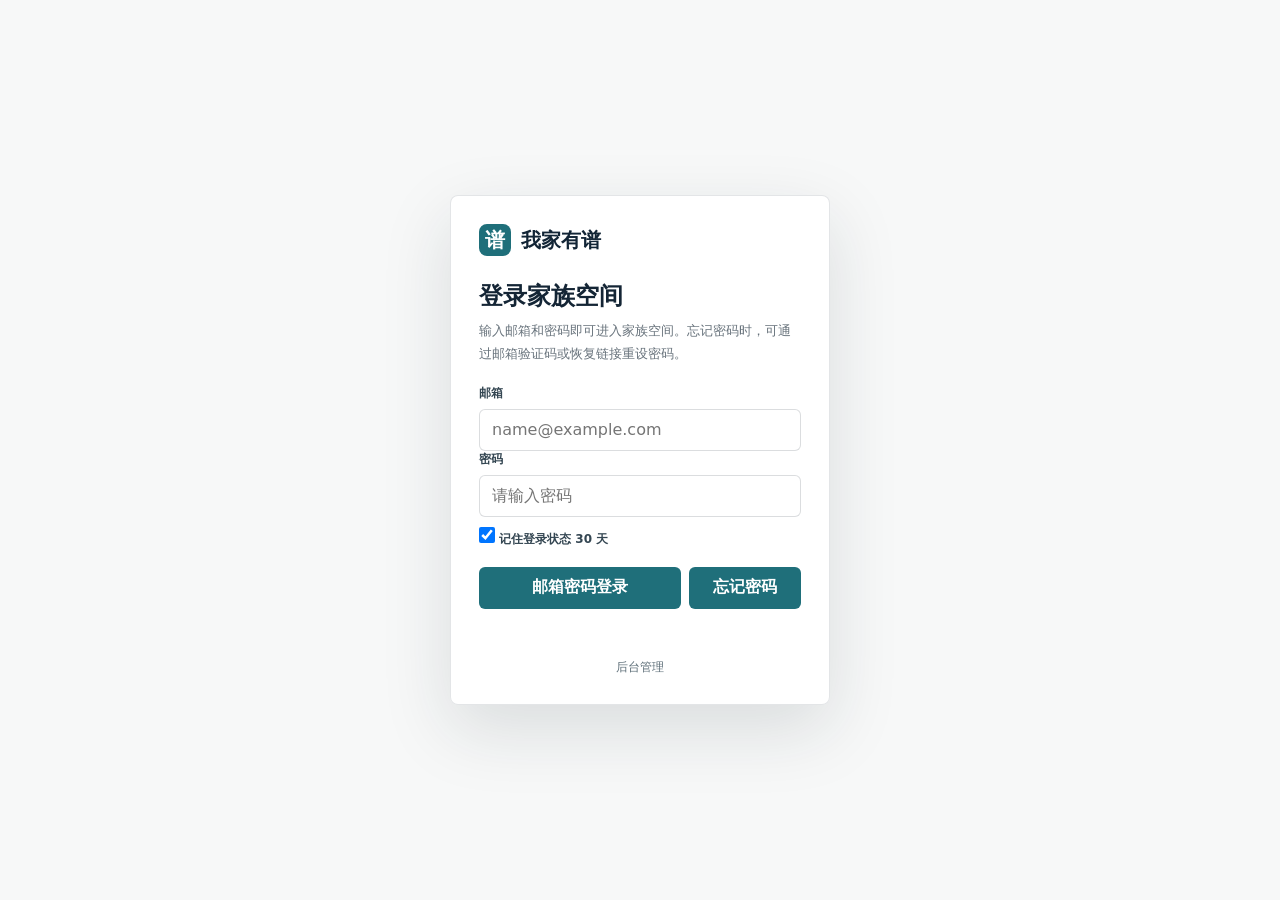
==== commit dbdd5937: "Publish password login and admin improvements" ====
--- a/index.html
+++ b/index.html
@@ -1,4 +1,4 @@
-<!doctype html>
+﻿<!doctype html>
 <html lang="zh-CN">
 <head>
   <meta charset="utf-8" />
@@ -607,6 +607,22 @@
       outline: 0;
     }
     .auth-panel input:focus { border-color: rgba(31,111,122,.72); }
+    .auth-checkbox {
+      display: flex;
+      align-items: center;
+      gap: 8px;
+      margin-top: 10px;
+      color: #4a5d68;
+      font-size: 12px;
+      font-weight: 700;
+    }
+    .auth-checkbox input {
+      width: 16px;
+      height: 16px;
+      margin: 0;
+      padding: 0;
+      box-shadow: none;
+    }
     .auth-panel button {
       width: 100%;
       height: 42px;
@@ -726,33 +742,60 @@
     <input id="fileInput" type="file" accept="application/json" style="display:none" />
   </main>
 
-  <section class="auth-gate hidden" id="authGate" aria-labelledby="authTitle">
-    <form class="auth-panel" id="authForm">
-      <div class="auth-brand"><span class="brand-mark">谱</span><span>我家有谱</span></div>
-      <h1 id="authTitle">登录家族空间</h1>
-      <p>仅已登记的家族成员可以登录。输入邮箱后，我们会发送六位验证码。</p>
-      <div class="auth-step" id="emailStep">
-        <label for="authEmail">邮箱</label>
-        <input id="authEmail" type="email" autocomplete="email" required placeholder="name@example.com" />
-        <button id="signInBtn" type="submit">发送验证码</button>
-      </div>
-      <div class="auth-step hidden" id="otpStep">
-        <label for="authOtp">六位验证码</label>
-        <input id="authOtp" inputmode="numeric" autocomplete="one-time-code" maxlength="6" pattern="[0-9]{6}" placeholder="000000" />
-        <div class="auth-actions">
-          <button id="verifyOtpBtn" type="submit">验证并登录</button>
-          <button id="resendOtpBtn" type="button" disabled>60 秒后重发</button>
-        </div>
-      </div>
-      <div class="auth-message" id="authMessage" role="status"></div>
-      <a class="auth-admin-link" href="admin/">后台管理</a>
-    </form>
-  </section>
-
+  <section class="auth-gate hidden" id="authGate" aria-labelledby="authTitle">
+    <form class="auth-panel" id="authForm">
+      <div class="auth-brand"><span class="brand-mark">谱</span><span>我家有谱</span></div>
+      <h1 id="authTitle">登录家族空间</h1>
+      <p id="authDescription">输入邮箱和密码即可进入家族空间。忘记密码时，可通过邮箱验证码或恢复链接重设密码。</p>
+      <div class="auth-step" id="loginStep">
+        <label for="authEmail">邮箱</label>
+        <input id="authEmail" type="email" autocomplete="email" required placeholder="name@example.com" />
+        <label for="authPassword">密码</label>
+        <input id="authPassword" type="password" autocomplete="current-password" required placeholder="请输入密码" />
+        <label class="auth-checkbox" for="rememberLogin">
+          <input id="rememberLogin" type="checkbox" checked />
+          <span>记住登录状态 30 天</span>
+        </label>
+        <div class="auth-actions">
+          <button id="signInBtn" type="submit">邮箱密码登录</button>
+          <button id="forgotPasswordBtn" type="button">忘记密码</button>
+        </div>
+      </div>
+      <div class="auth-step hidden" id="forgotStep">
+        <label for="recoverEmail">找回邮箱</label>
+        <input id="recoverEmail" type="email" autocomplete="email" placeholder="name@example.com" />
+        <div class="auth-actions">
+          <button id="requestRecoveryBtn" type="button">发送验证码</button>
+          <button id="backToLoginBtn" type="button">返回登录</button>
+        </div>
+      </div>
+      <div class="auth-step hidden" id="resetStep">
+        <label for="recoverOtp">邮箱验证码</label>
+        <input id="recoverOtp" inputmode="numeric" autocomplete="one-time-code" maxlength="6" pattern="[0-9]{6}" placeholder="000000" />
+        <label for="resetPassword">新密码</label>
+        <input id="resetPassword" type="password" autocomplete="new-password" placeholder="至少 8 位密码" />
+        <label for="resetPasswordConfirm">确认新密码</label>
+        <input id="resetPasswordConfirm" type="password" autocomplete="new-password" placeholder="请再次输入新密码" />
+        <div class="auth-actions">
+          <button id="resetPasswordBtn" type="submit">重设密码并登录</button>
+          <button id="cancelRecoveryBtn" type="button">取消</button>
+        </div>
+      </div>
+      <div class="auth-message" id="authMessage" role="status"></div>
+      <a class="auth-admin-link" href="admin/">后台管理</a>
+    </form>
+  </section>
+
   <script src="config.js"></script>
   <script src="vendor/supabase-2.109.0.js"></script>
   <script type="module">
-    import { FamilyCloudStore, hasCloudConfig } from "./cloud-store.js";
+        import {
+      createCloudClient,
+      FamilyCloudStore,
+      getRememberLogin,
+      hasCloudConfig,
+      setRememberLogin
+    } from "./cloud-store.js";
 
     const DB_NAME = "wojiayoupu_family_graph";
     const DB_VERSION = 1;
@@ -877,6 +920,7 @@
     let panHoldTimer = null;
     let dragStart = null;
     let authEmailPending = "";
+    let authMode = "login";
     let authResendTimer = null;
     let view = { x: window.innerWidth / 2, y: window.innerHeight / 2 + 30, scale: 1 };
 
@@ -904,13 +948,22 @@
       authGate: document.getElementById("authGate"),
       authForm: document.getElementById("authForm"),
       authEmail: document.getElementById("authEmail"),
-      authOtp: document.getElementById("authOtp"),
-      emailStep: document.getElementById("emailStep"),
-      otpStep: document.getElementById("otpStep"),
+      authPassword: document.getElementById("authPassword"),
+      rememberLogin: document.getElementById("rememberLogin"),
+      recoverEmail: document.getElementById("recoverEmail"),
+      recoverOtp: document.getElementById("recoverOtp"),
+      resetPassword: document.getElementById("resetPassword"),
+      resetPasswordConfirm: document.getElementById("resetPasswordConfirm"),
+      loginStep: document.getElementById("loginStep"),
+      forgotStep: document.getElementById("forgotStep"),
+      resetStep: document.getElementById("resetStep"),
       authMessage: document.getElementById("authMessage"),
       signInBtn: document.getElementById("signInBtn"),
-      verifyOtpBtn: document.getElementById("verifyOtpBtn"),
-      resendOtpBtn: document.getElementById("resendOtpBtn")
+      forgotPasswordBtn: document.getElementById("forgotPasswordBtn"),
+      requestRecoveryBtn: document.getElementById("requestRecoveryBtn"),
+      backToLoginBtn: document.getElementById("backToLoginBtn"),
+      resetPasswordBtn: document.getElementById("resetPasswordBtn"),
+      cancelRecoveryBtn: document.getElementById("cancelRecoveryBtn")
     };
 
     function uid(prefix) {
@@ -1012,10 +1065,26 @@
       el.cloudStatus.textContent = label;
     }
 
+    function setAuthMode(mode, message = "", isError = false) {
+      authMode = mode;
+      el.loginStep.classList.toggle("hidden", mode !== "login");
+      el.forgotStep.classList.toggle("hidden", mode !== "forgot");
+      el.resetStep.classList.toggle("hidden", mode !== "reset");
+      el.authPassword.required = mode === "login";
+      el.recoverEmail.required = mode === "forgot";
+      el.recoverOtp.required = mode === "reset";
+      el.resetPassword.required = mode === "reset";
+      el.resetPasswordConfirm.required = mode === "reset";
+      el.authMessage.textContent = message;
+      el.authMessage.classList.toggle("error", isError);
+      if (mode === "forgot" && !el.recoverEmail.value) el.recoverEmail.value = el.authEmail.value.trim();
+      if (mode === "reset" && !el.recoverEmail.value) el.recoverEmail.value = authEmailPending;
+    }
+
     function showAuthGate(message = "", isError = false) {
       el.authGate.classList.remove("hidden");
-      el.authMessage.textContent = message;
-      el.authMessage.classList.toggle("error", isError);
+      setAuthMode(authMode || "login", message, isError);
+      el.rememberLogin.checked = getRememberLogin();
       el.logoutBtn.hidden = true;
       el.cards.innerHTML = "";
       el.relationLines.innerHTML = "";
@@ -1024,8 +1093,11 @@
 
     function hideAuthGate() {
       el.authGate.classList.add("hidden");
-      el.authMessage.textContent = "";
-      el.authMessage.classList.remove("error");
+      setAuthMode("login");
+      el.authPassword.value = "";
+      el.recoverOtp.value = "";
+      el.resetPassword.value = "";
+      el.resetPasswordConfirm.value = "";
       el.logoutBtn.hidden = !cloudStore;
     }
 
@@ -1113,45 +1185,55 @@
       }
     }
 
-    async function handleAuthSession(session) {
-      currentSession = session;
-      if (!session) {
-        currentTreeId = null;
-        suspendPersistence = true;
-        setCloudStatus("locked", "未登录");
-        showAuthGate();
-        return;
-      }
-      await loadAuthenticatedFamily();
-    }
-
-    async function initializeCloudMode(config) {
-      if (!window.supabase?.createClient) throw new Error("Supabase 客户端加载失败");
-      const client = window.supabase.createClient(config.url, config.publishableKey, {
-        auth: { persistSession: true, autoRefreshToken: true, detectSessionInUrl: true }
-      });
-      cloudStore = new FamilyCloudStore({
-        client,
-        onStatus(status) {
-          const labels = { loading: "同步中", saving: "保存中", saved: "云端已同步", error: "同步失败" };
-          setCloudStatus(status, labels[status] || "云端");
-        }
-      });
-      cloudStore.onAuthStateChange(session => {
-        queueMicrotask(() => handleAuthSession(session).catch(error => {
-          console.error(error);
-          setCloudStatus("error", "认证失败");
-          showAuthGate("登录状态处理失败，请刷新后重试。", true);
-        }));
-      });
-      currentSession = await cloudStore.getSession();
-      if (currentSession) await loadAuthenticatedFamily();
-      else {
-        setCloudStatus("locked", "未登录");
-        showAuthGate();
-      }
-    }
-
+    async function handleAuthSession(session, event = "") {
+      currentSession = session;
+      if (event === "PASSWORD_RECOVERY") {
+        authEmailPending = session?.user?.email || el.recoverEmail.value.trim().toLowerCase();
+        setCloudStatus("locked", "重设密码");
+        showAuthGate("邮箱验证通过，请设置新密码。", false);
+        setAuthMode("reset", "邮箱验证通过，请设置新密码。", false);
+        return;
+      }
+      if (!session) {
+        currentTreeId = null;
+        suspendPersistence = true;
+        setCloudStatus("locked", "未登录");
+        showAuthGate();
+        return;
+      }
+      await loadAuthenticatedFamily();
+    }
+
+    async function initializeCloudMode(config) {
+      if (!window.supabase?.createClient) throw new Error("Supabase 客户端加载失败");
+      const client = createCloudClient(config, { detectSessionInUrl: true });
+      cloudStore = new FamilyCloudStore({
+        client,
+        onStatus(status) {
+          const labels = {
+            loading: "同步中",
+            saving: "保存中",
+            saved: "云端已同步",
+            error: "同步失败"
+          };
+          setCloudStatus(status, labels[status] || "云端");
+        }
+      });
+      cloudStore.onAuthStateChange((session, event) => {
+        queueMicrotask(() => handleAuthSession(session, event).catch(error => {
+          console.error(error);
+          setCloudStatus("error", "认证失败");
+          showAuthGate("登录状态处理失败，请刷新后重试。", true);
+        }));
+      });
+      currentSession = await cloudStore.getSession();
+      if (currentSession) await loadAuthenticatedFamily();
+      else {
+        setCloudStatus("locked", "未登录");
+        showAuthGate();
+      }
+    }
+
     async function initDatabase() {
       db = await openDatabase();
       const config = window.WOJIAYOUPU_CONFIG || { production: false, supabase: {} };
@@ -2040,77 +2122,97 @@
     });
     window.addEventListener("resize", () => centerOnSelected());
 
-    function beginOtpCountdown() {
-      clearInterval(authResendTimer);
-      let remaining = 60;
-      el.resendOtpBtn.disabled = true;
-      el.resendOtpBtn.textContent = `${remaining} 秒后重发`;
-      authResendTimer = setInterval(() => {
-        remaining -= 1;
-        el.resendOtpBtn.textContent = remaining > 0 ? `${remaining} 秒后重发` : "重新发送";
-        if (remaining <= 0) {
-          clearInterval(authResendTimer);
-          el.resendOtpBtn.disabled = false;
-        }
-      }, 1000);
-    }
-
-    async function requestLoginOtp() {
-      authEmailPending = el.authEmail.value.trim().toLowerCase();
-      if (!authEmailPending) return;
-      await cloudStore.requestEmailOtp(authEmailPending);
-      el.emailStep.classList.add("hidden");
-      el.otpStep.classList.remove("hidden");
-      el.authOtp.required = true;
-      el.authMessage.textContent = `验证码已发送至 ${authEmailPending}`;
-      el.authOtp.focus();
-      beginOtpCountdown();
-    }
-
-    el.authForm.addEventListener("submit", async event => {
-      event.preventDefault();
-      if (!cloudStore) {
-        el.authMessage.textContent = "云端服务尚未配置。";
-        el.authMessage.classList.add("error");
-        return;
-      }
-      el.authMessage.classList.remove("error");
-      const verifying = !el.otpStep.classList.contains("hidden");
-      const button = verifying ? el.verifyOtpBtn : el.signInBtn;
-      button.disabled = true;
-      try {
-        if (!verifying) {
-          el.authMessage.textContent = "正在发送验证码...";
-          await requestLoginOtp();
-          return;
-        }
-        const token = el.authOtp.value.trim();
-        if (!/^\d{6}$/.test(token)) throw new Error("请输入六位验证码");
-        el.authMessage.textContent = "正在验证...";
-        await cloudStore.verifyEmailOtp(authEmailPending, token);
-        el.authMessage.textContent = "登录成功，正在加载家族数据";
-      } catch (error) {
-        console.error(error);
-        el.authMessage.textContent = `操作失败：${error.message || "请稍后重试"}`;
-        el.authMessage.classList.add("error");
-      } finally {
-        button.disabled = false;
-      }
-    });
-
-    el.resendOtpBtn.addEventListener("click", async () => {
-      el.resendOtpBtn.disabled = true;
-      try {
-        await cloudStore.requestEmailOtp(authEmailPending);
-        el.authMessage.textContent = "验证码已重新发送";
-        beginOtpCountdown();
-      } catch (error) {
-        el.authMessage.textContent = `发送失败：${error.message || "请稍后重试"}`;
-        el.authMessage.classList.add("error");
-        el.resendOtpBtn.disabled = false;
-      }
-    });
-
+    function validateResetPassword() {
+      const password = el.resetPassword.value.trim();
+      const confirm = el.resetPasswordConfirm.value.trim();
+      if (password.length < 8) throw new Error("新密码至少 8 位");
+      if (password !== confirm) throw new Error("两次输入的密码不一致");
+      return password;
+    }
+
+    async function signInWithPasswordFlow() {
+      const email = el.authEmail.value.trim().toLowerCase();
+      const password = el.authPassword.value;
+      if (!email) throw new Error("请输入邮箱");
+      if (!password) throw new Error("请输入密码");
+      setRememberLogin(el.rememberLogin.checked);
+      authEmailPending = email;
+      el.authMessage.textContent = "正在登录...";
+      await cloudStore.signInWithPassword(email, password);
+      el.authMessage.textContent = "登录成功，正在加载家族数据...";
+    }
+
+    async function requestPasswordRecoveryFlow() {
+      const email = el.recoverEmail.value.trim().toLowerCase();
+      if (!email) throw new Error("请输入找回邮箱");
+      authEmailPending = email;
+      el.authMessage.textContent = "正在发送重设邮件...";
+      await cloudStore.requestPasswordRecovery(email);
+      setAuthMode("reset", `验证码或恢复链接已发送至 ${email}。若邮件中提供 6 位验证码，可在下方直接重设密码。`, false);
+    }
+
+    async function resetPasswordFlow() {
+      const password = validateResetPassword();
+      const email = (el.recoverEmail.value.trim() || authEmailPending).toLowerCase();
+      const otp = el.recoverOtp.value.trim();
+      if (/^\d{6}$/.test(otp)) {
+        el.authMessage.textContent = "正在校验验证码...";
+        await cloudStore.verifyRecoveryOtp(email, otp);
+      } else if (!currentSession) {
+        throw new Error("请输入邮件中的 6 位验证码，或先点击邮件里的恢复链接");
+      }
+      el.authMessage.textContent = "正在更新密码...";
+      await cloudStore.updatePassword(password);
+      el.authMessage.textContent = "密码已更新，正在进入家族空间...";
+    }
+
+    el.authForm.addEventListener("submit", async event => {
+      event.preventDefault();
+      if (!cloudStore) {
+        el.authMessage.textContent = "云端服务尚未配置。";
+        el.authMessage.classList.add("error");
+        return;
+      }
+      const button = authMode === "reset" ? el.resetPasswordBtn : el.signInBtn;
+      button.disabled = true;
+      el.authMessage.classList.remove("error");
+      try {
+        if (authMode === "login") await signInWithPasswordFlow();
+        else if (authMode === "reset") await resetPasswordFlow();
+      } catch (error) {
+        console.error(error);
+        el.authMessage.textContent = `操作失败：${error.message || "请稍后重试"}`;
+        el.authMessage.classList.add("error");
+      } finally {
+        button.disabled = false;
+      }
+    });
+
+    el.forgotPasswordBtn.addEventListener("click", () => {
+      setAuthMode("forgot");
+    });
+
+    el.backToLoginBtn.addEventListener("click", () => {
+      setAuthMode("login");
+    });
+
+    el.cancelRecoveryBtn.addEventListener("click", () => {
+      setAuthMode("login");
+    });
+
+    el.requestRecoveryBtn.addEventListener("click", async () => {
+      el.requestRecoveryBtn.disabled = true;
+      el.authMessage.classList.remove("error");
+      try {
+        await requestPasswordRecoveryFlow();
+      } catch (error) {
+        el.authMessage.textContent = `发送失败：${error.message || "请稍后重试"}`;
+        el.authMessage.classList.add("error");
+      } finally {
+        el.requestRecoveryBtn.disabled = false;
+      }
+    });
+
     el.logoutBtn.addEventListener("click", async () => {
       if (!cloudStore) return;
       el.logoutBtn.disabled = true;
@@ -2146,3 +2248,5 @@
   </script>
 </body>
 </html>
+
+
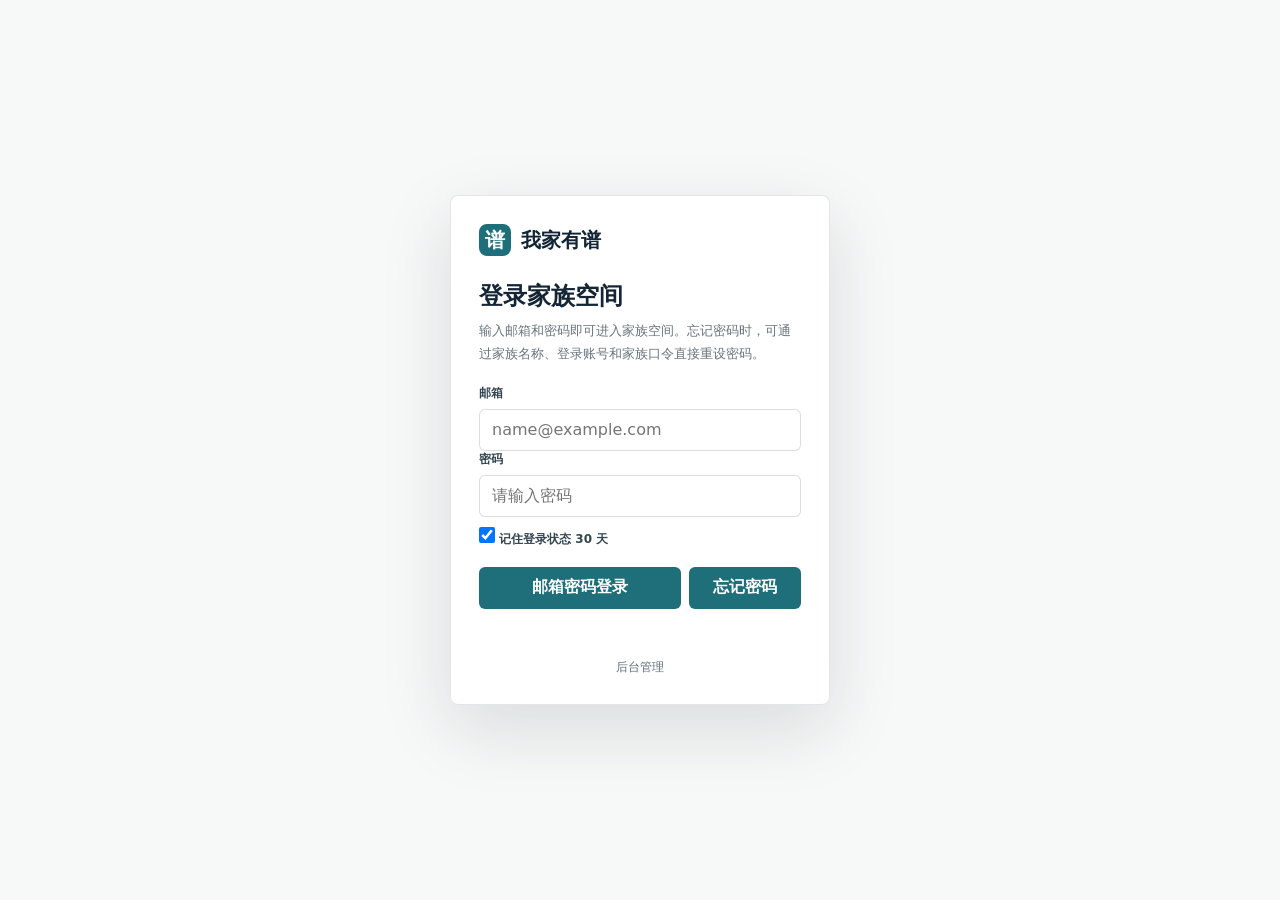
==== commit f6d4f74e: "Add family passcode password reset flow" ====
--- a/index.html
+++ b/index.html
@@ -639,7 +639,13 @@
       font-size: 12px;
       line-height: 1.6;
     }
-    .auth-message.error { color: #9a3e45; }
+    .auth-message.error { color: #9a3e45; }
+    .auth-email-hint {
+      margin: -2px 0 10px !important;
+      color: #526874 !important;
+      font-size: 12px !important;
+      line-height: 1.6 !important;
+    }
     .auth-step.hidden { display: none; }
     .auth-actions {
       display: grid;
@@ -687,14 +693,15 @@
         <button id="reminderBtn">提醒</button>
         <button id="centerBtn">回到我</button>
         <span class="cloud-state" id="cloudStatus" data-state="local">本机模式</span>
-        <button id="logoutBtn" hidden>退出</button>
-        <button id="moreBtn">更多</button>
-        <div class="more-menu" id="moreMenu">
-          <button id="filterBtn">筛选关系</button>
-          <button id="zoomOutBtn">缩小画布</button>
-          <button id="zoomInBtn">放大画布</button>
-          <button id="exportBtn">导出数据</button>
-          <button id="importBtn">导入数据</button>
+        <button id="logoutBtn" hidden>退出</button>
+        <button id="moreBtn">更多</button>
+        <div class="more-menu" id="moreMenu">
+          <button id="recoveryPasscodeBtn" hidden>家族口令</button>
+          <button id="filterBtn">筛选关系</button>
+          <button id="zoomOutBtn">缩小画布</button>
+          <button id="zoomInBtn">放大画布</button>
+          <button id="exportBtn">导出数据</button>
+          <button id="importBtn">导入数据</button>
           <button class="danger" id="resetBtn">恢复示例</button>
         </div>
       </div>
@@ -746,7 +753,7 @@
     <form class="auth-panel" id="authForm">
       <div class="auth-brand"><span class="brand-mark">谱</span><span>我家有谱</span></div>
       <h1 id="authTitle">登录家族空间</h1>
-      <p id="authDescription">输入邮箱和密码即可进入家族空间。忘记密码时，可通过邮箱验证码或恢复链接重设密码。</p>
+        <p id="authDescription">输入邮箱和密码即可进入家族空间。忘记密码时，可通过家族名称、登录账号和家族口令直接重设密码。</p>
       <div class="auth-step" id="loginStep">
         <label for="authEmail">邮箱</label>
         <input id="authEmail" type="email" autocomplete="email" required placeholder="name@example.com" />
@@ -762,16 +769,26 @@
         </div>
       </div>
       <div class="auth-step hidden" id="forgotStep">
-        <label for="recoverEmail">找回邮箱</label>
-        <input id="recoverEmail" type="email" autocomplete="email" placeholder="name@example.com" />
+        <label for="recoverFamilyName">家族名称</label>
+        <input id="recoverFamilyName" autocomplete="organization" placeholder="请输入家族名称" />
+        <label for="recoverAccount">登录账号</label>
+        <input id="recoverAccount" autocomplete="username" placeholder="请输入登录邮箱或手机号" />
+        <label for="recoverPasscode">家族口令</label>
+        <input id="recoverPasscode" type="text" autocomplete="off" placeholder="请输入家族口令，支持中文" />
+        <label for="recoverDirectPassword">新密码</label>
+        <input id="recoverDirectPassword" type="password" autocomplete="new-password" placeholder="至少 8 位密码" />
+        <label for="recoverDirectPasswordConfirm">确认新密码</label>
+        <input id="recoverDirectPasswordConfirm" type="password" autocomplete="new-password" placeholder="请再次输入新密码" />
+        <p class="auth-email-hint">家族口令由族长在家谱界面设置，支持中文。邮件恢复链接仍可兼容使用。</p>
         <div class="auth-actions">
-          <button id="requestRecoveryBtn" type="button">发送验证码</button>
+          <button id="requestRecoveryBtn" type="button">直接重设密码</button>
           <button id="backToLoginBtn" type="button">返回登录</button>
         </div>
       </div>
       <div class="auth-step hidden" id="resetStep">
-        <label for="recoverOtp">邮箱验证码</label>
-        <input id="recoverOtp" inputmode="numeric" autocomplete="one-time-code" maxlength="6" pattern="[0-9]{6}" placeholder="000000" />
+        <label for="recoverOtp">邮箱验证码（可选）</label>
+        <p class="auth-email-hint" id="recoveryEmailHint"></p>
+        <input id="recoverOtp" inputmode="numeric" autocomplete="one-time-code" maxlength="6" pattern="[0-9]{6}" placeholder="收到验证码时再填写" />
         <label for="resetPassword">新密码</label>
         <input id="resetPassword" type="password" autocomplete="new-password" placeholder="至少 8 位密码" />
         <label for="resetPasswordConfirm">确认新密码</label>
@@ -780,6 +797,7 @@
           <button id="resetPasswordBtn" type="submit">重设密码并登录</button>
           <button id="cancelRecoveryBtn" type="button">取消</button>
         </div>
+        <button id="resendRecoveryBtn" type="button">重新发送验证码</button>
       </div>
       <div class="auth-message" id="authMessage" role="status"></div>
       <a class="auth-admin-link" href="admin/">后台管理</a>
@@ -946,25 +964,32 @@
       cloudStatus: document.getElementById("cloudStatus"),
       logoutBtn: document.getElementById("logoutBtn"),
       authGate: document.getElementById("authGate"),
-      authForm: document.getElementById("authForm"),
-      authEmail: document.getElementById("authEmail"),
-      authPassword: document.getElementById("authPassword"),
-      rememberLogin: document.getElementById("rememberLogin"),
-      recoverEmail: document.getElementById("recoverEmail"),
-      recoverOtp: document.getElementById("recoverOtp"),
-      resetPassword: document.getElementById("resetPassword"),
-      resetPasswordConfirm: document.getElementById("resetPasswordConfirm"),
-      loginStep: document.getElementById("loginStep"),
+      authForm: document.getElementById("authForm"),
+      authEmail: document.getElementById("authEmail"),
+      authPassword: document.getElementById("authPassword"),
+      rememberLogin: document.getElementById("rememberLogin"),
+      recoverFamilyName: document.getElementById("recoverFamilyName"),
+      recoverAccount: document.getElementById("recoverAccount"),
+      recoverPasscode: document.getElementById("recoverPasscode"),
+      recoverDirectPassword: document.getElementById("recoverDirectPassword"),
+      recoverDirectPasswordConfirm: document.getElementById("recoverDirectPasswordConfirm"),
+      recoverOtp: document.getElementById("recoverOtp"),
+      recoveryEmailHint: document.getElementById("recoveryEmailHint"),
+      resetPassword: document.getElementById("resetPassword"),
+      resetPasswordConfirm: document.getElementById("resetPasswordConfirm"),
+      loginStep: document.getElementById("loginStep"),
       forgotStep: document.getElementById("forgotStep"),
       resetStep: document.getElementById("resetStep"),
       authMessage: document.getElementById("authMessage"),
-      signInBtn: document.getElementById("signInBtn"),
-      forgotPasswordBtn: document.getElementById("forgotPasswordBtn"),
-      requestRecoveryBtn: document.getElementById("requestRecoveryBtn"),
-      backToLoginBtn: document.getElementById("backToLoginBtn"),
-      resetPasswordBtn: document.getElementById("resetPasswordBtn"),
-      cancelRecoveryBtn: document.getElementById("cancelRecoveryBtn")
-    };
+      signInBtn: document.getElementById("signInBtn"),
+      forgotPasswordBtn: document.getElementById("forgotPasswordBtn"),
+      requestRecoveryBtn: document.getElementById("requestRecoveryBtn"),
+      resendRecoveryBtn: document.getElementById("resendRecoveryBtn"),
+      recoveryPasscodeBtn: document.getElementById("recoveryPasscodeBtn"),
+      backToLoginBtn: document.getElementById("backToLoginBtn"),
+      resetPasswordBtn: document.getElementById("resetPasswordBtn"),
+      cancelRecoveryBtn: document.getElementById("cancelRecoveryBtn")
+    };
 
     function uid(prefix) {
       return `${prefix}-${Date.now().toString(36)}-${Math.random().toString(36).slice(2, 8)}`;
@@ -1060,26 +1085,62 @@
       });
     }
 
-    function setCloudStatus(status, label) {
-      el.cloudStatus.dataset.state = status;
-      el.cloudStatus.textContent = label;
-    }
-
-    function setAuthMode(mode, message = "", isError = false) {
-      authMode = mode;
-      el.loginStep.classList.toggle("hidden", mode !== "login");
-      el.forgotStep.classList.toggle("hidden", mode !== "forgot");
-      el.resetStep.classList.toggle("hidden", mode !== "reset");
-      el.authPassword.required = mode === "login";
-      el.recoverEmail.required = mode === "forgot";
-      el.recoverOtp.required = mode === "reset";
-      el.resetPassword.required = mode === "reset";
-      el.resetPasswordConfirm.required = mode === "reset";
-      el.authMessage.textContent = message;
-      el.authMessage.classList.toggle("error", isError);
-      if (mode === "forgot" && !el.recoverEmail.value) el.recoverEmail.value = el.authEmail.value.trim();
-      if (mode === "reset" && !el.recoverEmail.value) el.recoverEmail.value = authEmailPending;
-    }
+    function setCloudStatus(status, label) {
+      el.cloudStatus.dataset.state = status;
+      el.cloudStatus.textContent = label;
+    }
+
+    function isRecoveryLinkMode() {
+      return new URLSearchParams(location.search).get("mode") === "recovery";
+    }
+
+    function recoveryResetHint() {
+      const account = (el.recoverAccount?.value?.trim() || authEmailPending || "").toLowerCase();
+      if (currentSession || isRecoveryLinkMode()) {
+        return account
+          ? `已打开 ${account} 的恢复链接。若邮件里同时附带 6 位验证码，也可以直接填写。`
+          : "已打开邮件恢复链接，请直接设置新密码；若邮件里有 6 位验证码，也可以填写。";
+      }
+      return "如需通过家族口令直接重设密码，请返回上一页填写家族名称、登录账号和家族口令。";
+    }
+
+    function setAuthMode(mode, message = "", isError = false) {
+      authMode = mode;
+      el.loginStep.classList.toggle("hidden", mode !== "login");
+      el.forgotStep.classList.toggle("hidden", mode !== "forgot");
+      el.resetStep.classList.toggle("hidden", mode !== "reset");
+      el.authPassword.required = mode === "login";
+      el.recoverFamilyName.required = mode === "forgot";
+      el.recoverAccount.required = mode === "forgot";
+      el.recoverPasscode.required = mode === "forgot";
+      el.recoverDirectPassword.required = mode === "forgot";
+      el.recoverDirectPasswordConfirm.required = mode === "forgot";
+      el.recoverOtp.required = false;
+      el.resetPassword.required = mode === "reset";
+      el.resetPasswordConfirm.required = mode === "reset";
+      el.authMessage.textContent = message;
+      el.authMessage.classList.toggle("error", isError);
+      if (mode === "forgot" && !el.recoverAccount.value) el.recoverAccount.value = el.authEmail.value.trim();
+      if (mode === "reset") {
+        el.recoveryEmailHint.textContent = recoveryResetHint();
+      }
+    }
+
+    function startRecoveryResendCooldown(seconds = 60) {
+      if (authResendTimer) clearInterval(authResendTimer);
+      let remaining = seconds;
+      const update = () => {
+        el.resendRecoveryBtn.disabled = remaining > 0;
+        el.resendRecoveryBtn.textContent = remaining > 0 ? `${remaining} 秒后可重新发送` : "重新发送验证码";
+        remaining -= 1;
+        if (remaining < 0) {
+          clearInterval(authResendTimer);
+          authResendTimer = null;
+        }
+      };
+      update();
+      authResendTimer = setInterval(update, 1000);
+    }
 
     function showAuthGate(message = "", isError = false) {
       el.authGate.classList.remove("hidden");
@@ -1091,21 +1152,34 @@
       el.worldLines.innerHTML = "";
     }
 
-    function hideAuthGate() {
-      el.authGate.classList.add("hidden");
-      setAuthMode("login");
-      el.authPassword.value = "";
-      el.recoverOtp.value = "";
-      el.resetPassword.value = "";
-      el.resetPasswordConfirm.value = "";
+    function hideAuthGate() {
+      el.authGate.classList.add("hidden");
+      setAuthMode("login");
+      el.recoverFamilyName.value = "";
+      el.recoverAccount.value = "";
+      el.recoverPasscode.value = "";
+      el.recoverDirectPassword.value = "";
+      el.recoverDirectPasswordConfirm.value = "";
+      el.authPassword.value = "";
+      el.recoverOtp.value = "";
+      el.resetPassword.value = "";
+      el.resetPasswordConfirm.value = "";
+      if (authResendTimer) clearInterval(authResendTimer);
+      authResendTimer = null;
       el.logoutBtn.hidden = !cloudStore;
     }
 
-    function applyRequestedMode() {
-      const requestedMode = new URLSearchParams(location.search).get("mode");
-      if (["timeline", "tree", "network"].includes(requestedMode)) state.viewMode = requestedMode;
-      setMode(state.viewMode || "timeline", false);
-    }
+    function applyRequestedMode() {
+      const requestedMode = new URLSearchParams(location.search).get("mode");
+      if (requestedMode === "recovery") {
+        const message = "已打开邮件恢复链接，请等待验证完成后设置新密码。若邮件里有 6 位验证码，也可以直接填写。";
+        showAuthGate(message, false);
+        setAuthMode("reset", message, false);
+        return;
+      }
+      if (["timeline", "tree", "network"].includes(requestedMode)) state.viewMode = requestedMode;
+      setMode(state.viewMode || "timeline", false);
+    }
 
     async function persistLocalSnapshot() {
       if (!db) return;
@@ -1188,10 +1262,10 @@
     async function handleAuthSession(session, event = "") {
       currentSession = session;
       if (event === "PASSWORD_RECOVERY") {
-        authEmailPending = session?.user?.email || el.recoverEmail.value.trim().toLowerCase();
+        authEmailPending = session?.user?.email || el.recoverAccount.value.trim().toLowerCase();
         setCloudStatus("locked", "重设密码");
-        showAuthGate("邮箱验证通过，请设置新密码。", false);
-        setAuthMode("reset", "邮箱验证通过，请设置新密码。", false);
+        showAuthGate("邮箱验证通过，请直接设置新密码。若邮件里有 6 位验证码，也可以填写。", false);
+        setAuthMode("reset", "邮箱验证通过，请直接设置新密码。若邮件里有 6 位验证码，也可以填写。", false);
         return;
       }
       if (!session) {
@@ -1465,11 +1539,12 @@
       enforceSpacing(row, minGap);
     }
 
-    function render() {
-      const gen = applyAutoLayout();
-      renderScene();
-      renderWorldLines();
-      renderRelations(gen);
+    function render() {
+      const gen = applyAutoLayout();
+      el.recoveryPasscodeBtn.hidden = !canManageRecoveryPasscode();
+      renderScene();
+      renderWorldLines();
+      renderRelations(gen);
       renderCards(gen);
       renderDetails();
       renderStatus(gen);
@@ -2013,9 +2088,9 @@
       return document.getElementById(id)?.value?.trim() || "";
     }
 
-    function showModal() {
-      closeMoreMenu();
-      el.modalBackdrop.classList.add("show");
+    function showModal() {
+      closeMoreMenu();
+      el.modalBackdrop.classList.add("show");
     }
 
     function closeModal() {
@@ -2027,9 +2102,81 @@
       el.moreMenu.classList.toggle("show", next);
     }
 
-    function closeMoreMenu() {
-      el.moreMenu.classList.remove("show");
-    }
+    function closeMoreMenu() {
+      el.moreMenu.classList.remove("show");
+    }
+
+    function canManageRecoveryPasscode() {
+      return Boolean(cloudStore && currentSession && currentTreeId && state.access?.role === "owner");
+    }
+
+    async function openRecoveryPasscodeModal() {
+      if (!canManageRecoveryPasscode()) {
+        toast("仅族长可以设置家族口令");
+        return;
+      }
+      closeMoreMenu();
+      el.modalTitle.textContent = "家族口令";
+      el.modalHint.textContent = "用于家族名称 + 账号 + 家族口令直接修改密码。默认建议值为族长手机号后 6 位，也支持中文口令。";
+      el.modalBody.innerHTML = `
+        <div class="field-card">
+          <p>正在加载当前家族口令设置...</p>
+        </div>
+      `;
+      showModal();
+      try {
+        const result = await cloudStore.getFamilyRecoveryPasscode(currentTreeId);
+        const suggestedDefault = result?.suggestedDefault || "";
+        const configured = Boolean(result?.configured);
+        el.modalBody.innerHTML = `
+          <div class="field-card">
+            <h3>当前状态</h3>
+            <p>${configured ? "已设置家族口令" : "未设置家族口令"}</p>
+            <p>${suggestedDefault ? `默认建议值：${escapeHtml(suggestedDefault)}` : "未读取到族长手机号后 6 位，请直接自定义口令。"}</p>
+          </div>
+          <div class="field-card">
+            <div class="field">
+              <label>家族口令</label>
+              <input id="familyRecoveryPasscodeInput" type="text" autocomplete="off" placeholder="至少 4 个字符，支持中文" value="${escapeAttr(configured ? "" : suggestedDefault)}">
+            </div>
+          </div>
+          <div class="panel-actions">
+            <button class="secondary-btn" id="cancelRecoveryPasscode">取消</button>
+            <button class="primary-btn" id="saveRecoveryPasscode">保存口令</button>
+          </div>
+        `;
+        document.getElementById("cancelRecoveryPasscode").onclick = closeModal;
+        document.getElementById("saveRecoveryPasscode").onclick = async () => {
+          const saveBtn = document.getElementById("saveRecoveryPasscode");
+          const passcode = document.getElementById("familyRecoveryPasscodeInput")?.value?.trim() || "";
+          if ([...passcode].length < 4) {
+            toast("家族口令至少 4 个字符");
+            return;
+          }
+          saveBtn.disabled = true;
+          try {
+            await cloudStore.setFamilyRecoveryPasscode({ treeId: currentTreeId, passcode });
+            closeModal();
+            toast("家族口令已保存");
+          } catch (error) {
+            console.error(error);
+            toast(error.message || "保存失败");
+            saveBtn.disabled = false;
+          }
+        };
+      } catch (error) {
+        console.error(error);
+        el.modalBody.innerHTML = `
+          <div class="field-card">
+            <p>家族口令加载失败：${escapeHtml(error.message || "请稍后重试")}</p>
+          </div>
+          <div class="panel-actions">
+            <button class="secondary-btn wide" id="closeRecoveryPasscodeError">关闭</button>
+          </div>
+        `;
+        document.getElementById("closeRecoveryPasscodeError").onclick = closeModal;
+      }
+    }
 
     function toast(text) {
       el.toast.textContent = text;
@@ -2094,10 +2241,13 @@
       e.stopPropagation();
       toggleMoreMenu();
     };
-    document.getElementById("filterBtn").onclick = () => {
-      closeMoreMenu();
-      openFilterModal();
-    };
+    document.getElementById("filterBtn").onclick = () => {
+      closeMoreMenu();
+      openFilterModal();
+    };
+    document.getElementById("recoveryPasscodeBtn").onclick = () => {
+      openRecoveryPasscodeModal();
+    };
     document.getElementById("reminderBtn").onclick = () => { activeTab = "events"; detailsOpen = true; render(); };
     document.getElementById("zoomOutBtn").onclick = () => { closeMoreMenu(); zoomBy(.88); };
     document.getElementById("zoomInBtn").onclick = () => { closeMoreMenu(); zoomBy(1.12); };
@@ -2130,6 +2280,14 @@
       return password;
     }
 
+    function validateDirectRecoveryPassword() {
+      const password = el.recoverDirectPassword.value.trim();
+      const confirm = el.recoverDirectPasswordConfirm.value.trim();
+      if (password.length < 8) throw new Error("新密码至少 8 位");
+      if (password !== confirm) throw new Error("两次输入的密码不一致");
+      return password;
+    }
+
     async function signInWithPasswordFlow() {
       const email = el.authEmail.value.trim().toLowerCase();
       const password = el.authPassword.value;
@@ -2142,18 +2300,24 @@
       el.authMessage.textContent = "登录成功，正在加载家族数据...";
     }
 
-    async function requestPasswordRecoveryFlow() {
-      const email = el.recoverEmail.value.trim().toLowerCase();
-      if (!email) throw new Error("请输入找回邮箱");
-      authEmailPending = email;
-      el.authMessage.textContent = "正在发送重设邮件...";
-      await cloudStore.requestPasswordRecovery(email);
-      setAuthMode("reset", `验证码或恢复链接已发送至 ${email}。若邮件中提供 6 位验证码，可在下方直接重设密码。`, false);
+    async function directPasswordResetFlow() {
+      const familyName = el.recoverFamilyName.value.trim();
+      const account = el.recoverAccount.value.trim().toLowerCase();
+      const recoveryPasscode = el.recoverPasscode.value.trim();
+      const password = validateDirectRecoveryPassword();
+      if (!familyName) throw new Error("请输入家族名称");
+      if (!account) throw new Error("请输入登录账号");
+      if (!recoveryPasscode) throw new Error("请输入家族口令");
+      authEmailPending = account;
+      el.authMessage.textContent = "正在校验家族信息并重设密码...";
+      await cloudStore.resetPasswordByFamilyAccount({ familyName, account, recoveryPasscode, password });
+      el.authMessage.textContent = "密码已重设，正在自动登录...";
+      await cloudStore.signInWithPassword(account, password);
     }
 
     async function resetPasswordFlow() {
       const password = validateResetPassword();
-      const email = (el.recoverEmail.value.trim() || authEmailPending).toLowerCase();
+      const email = authEmailPending.toLowerCase();
       const otp = el.recoverOtp.value.trim();
       if (/^\d{6}$/.test(otp)) {
         el.authMessage.textContent = "正在校验验证码...";
@@ -2204,12 +2368,28 @@
       el.requestRecoveryBtn.disabled = true;
       el.authMessage.classList.remove("error");
       try {
-        await requestPasswordRecoveryFlow();
+        await directPasswordResetFlow();
+      } catch (error) {
+        el.authMessage.textContent = `重置失败：${error.message || "请稍后重试"}`;
+        el.authMessage.classList.add("error");
+      } finally {
+        el.requestRecoveryBtn.disabled = false;
+      }
+    });
+
+    el.resendRecoveryBtn.addEventListener("click", async () => {
+      el.resendRecoveryBtn.disabled = true;
+      el.authMessage.classList.remove("error");
+      try {
+        if (!authEmailPending || !authEmailPending.includes("@")) throw new Error("当前恢复链接未绑定邮箱，无法重新发送邮件");
+        await cloudStore.requestPasswordRecovery(authEmailPending);
+        setAuthMode("reset", "恢复邮件已重新发送，请检查收件箱和垃圾邮件。", false);
+        startRecoveryResendCooldown();
       } catch (error) {
         el.authMessage.textContent = `发送失败：${error.message || "请稍后重试"}`;
         el.authMessage.classList.add("error");
-      } finally {
-        el.requestRecoveryBtn.disabled = false;
+        el.resendRecoveryBtn.disabled = false;
+        el.resendRecoveryBtn.textContent = "重新发送验证码";
       }
     });
 
